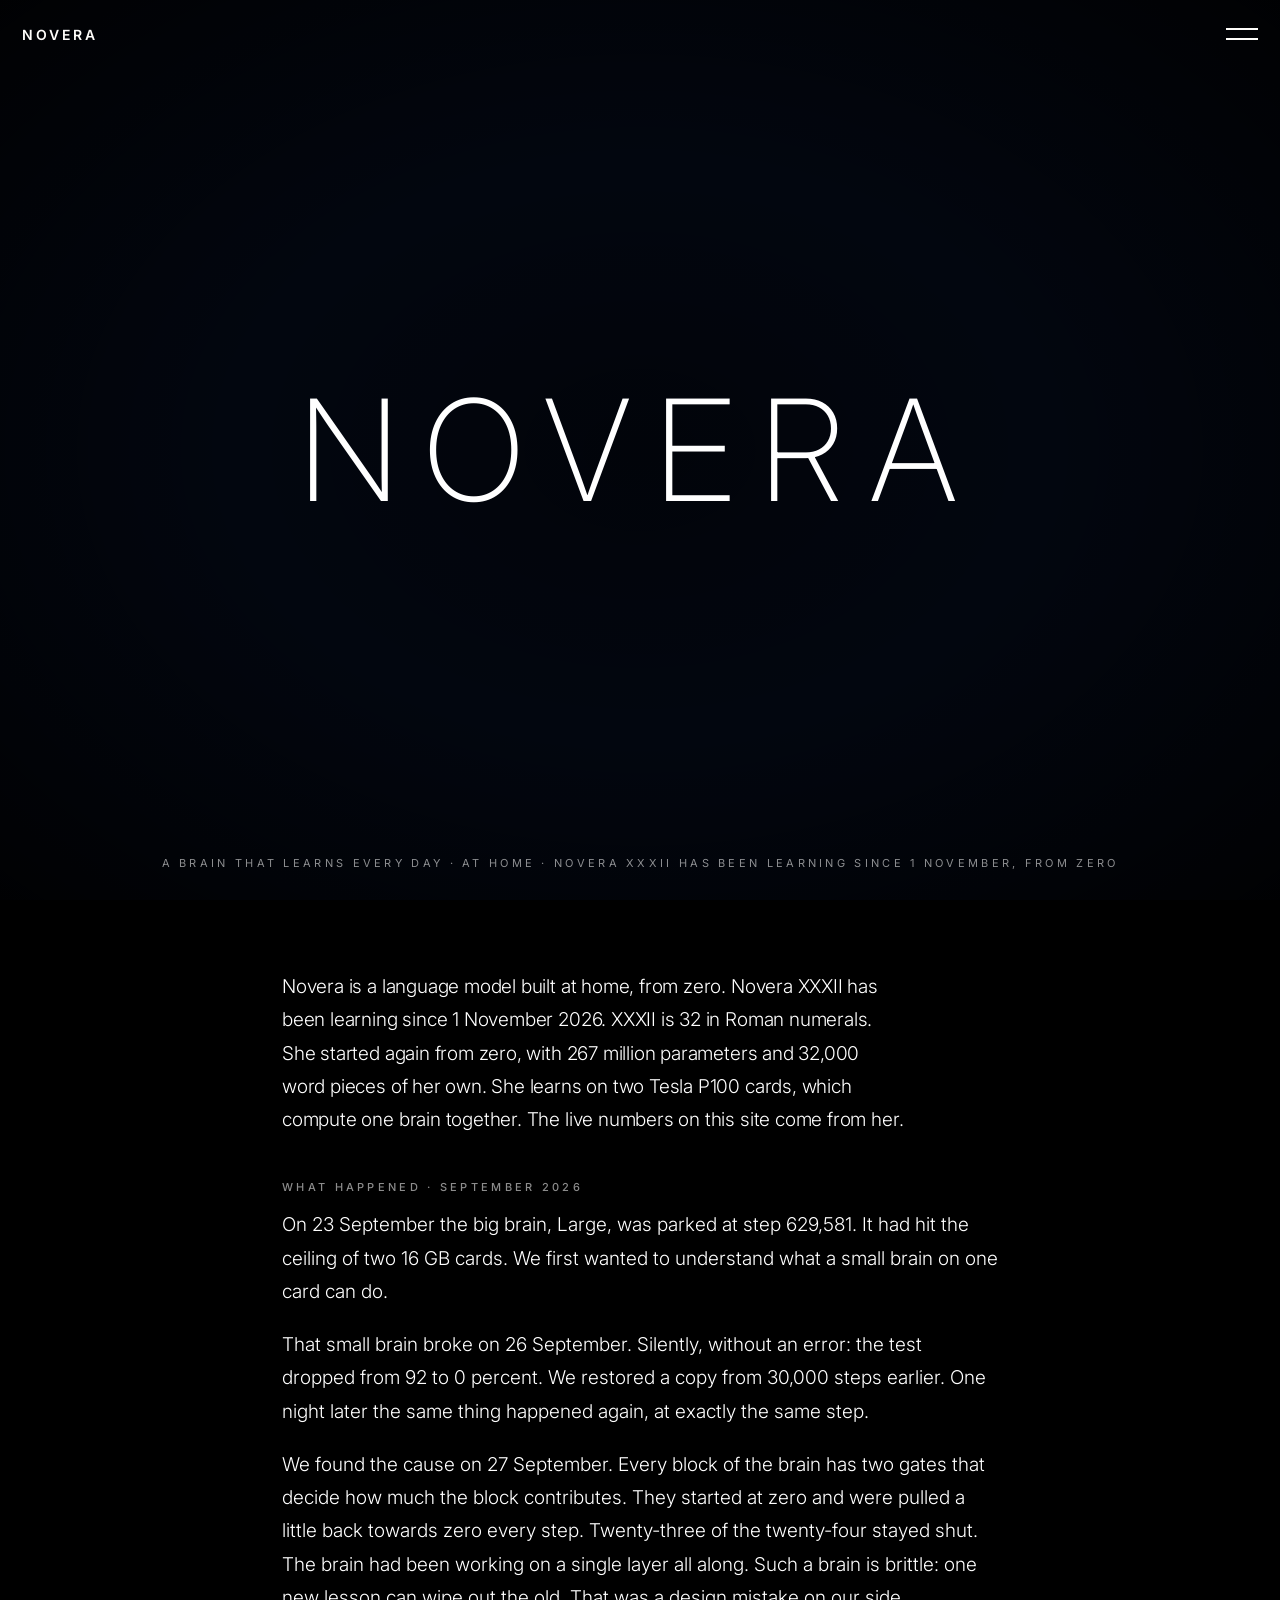
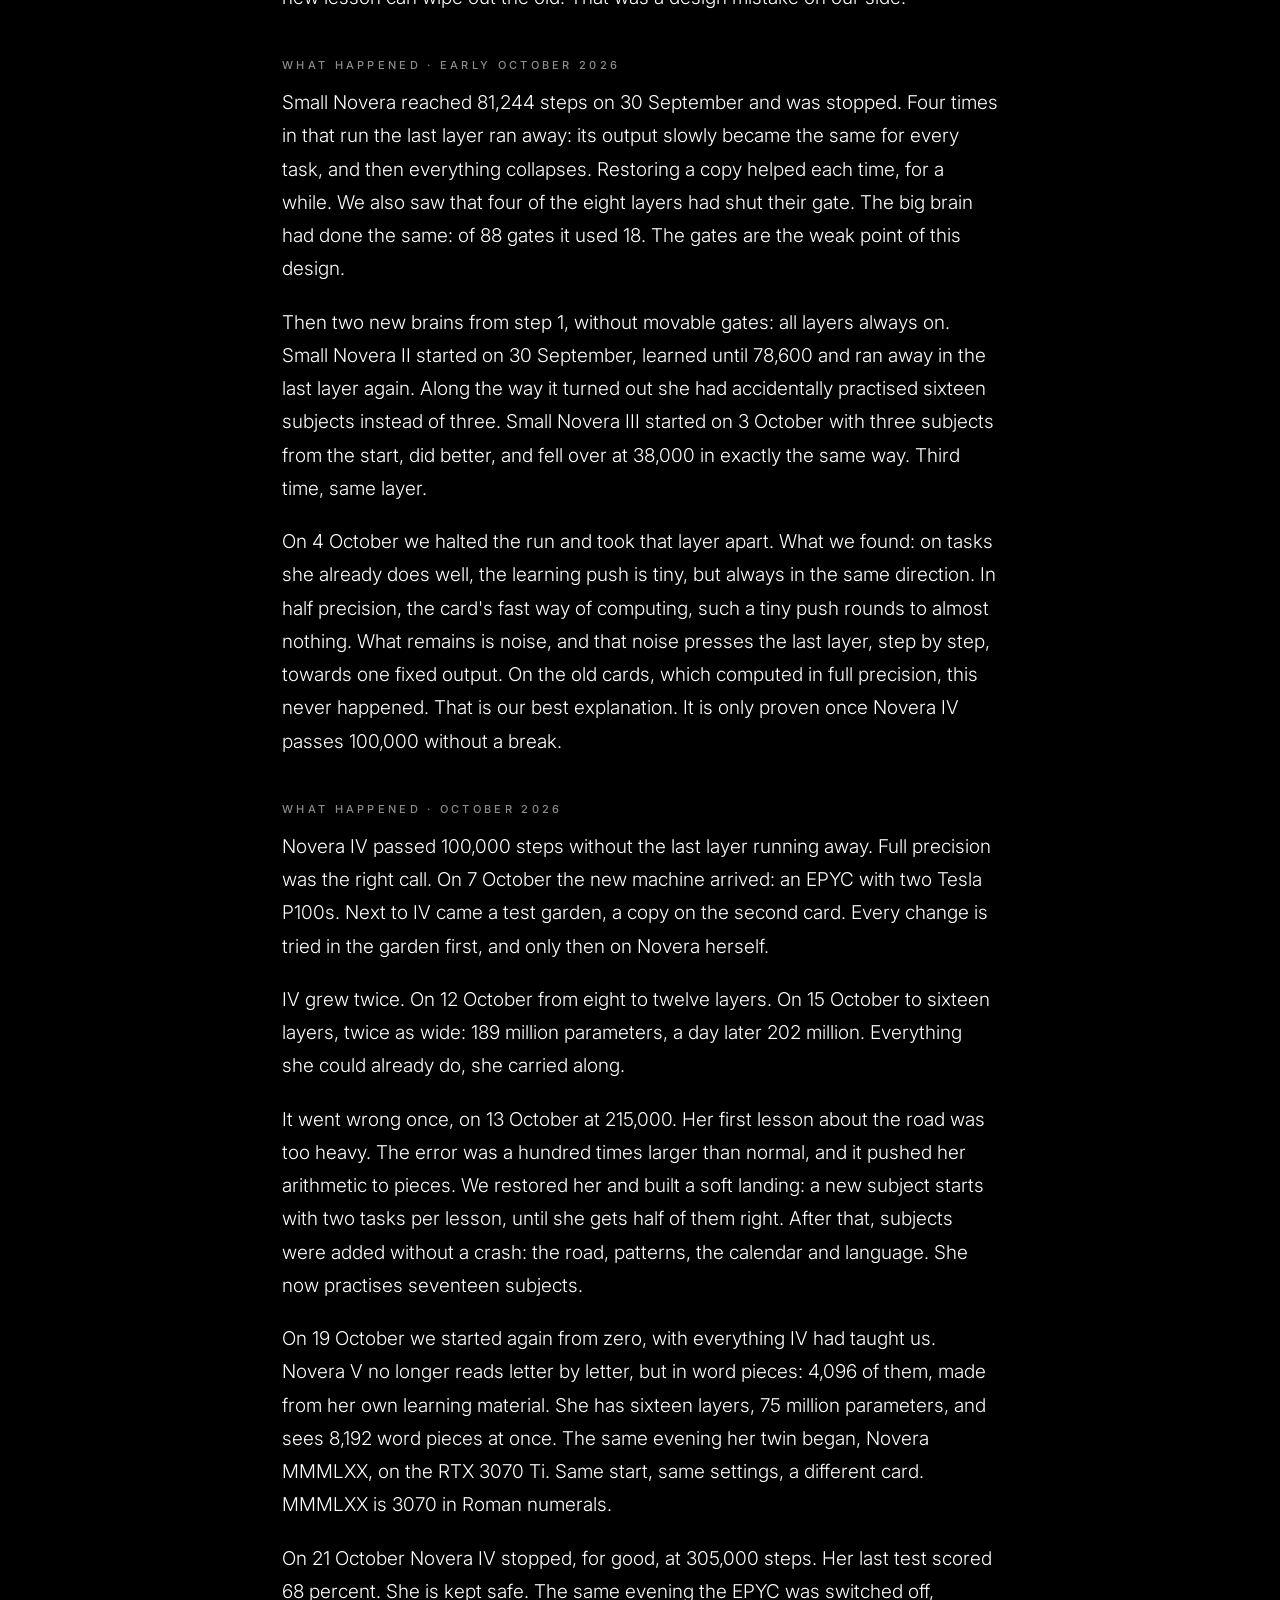
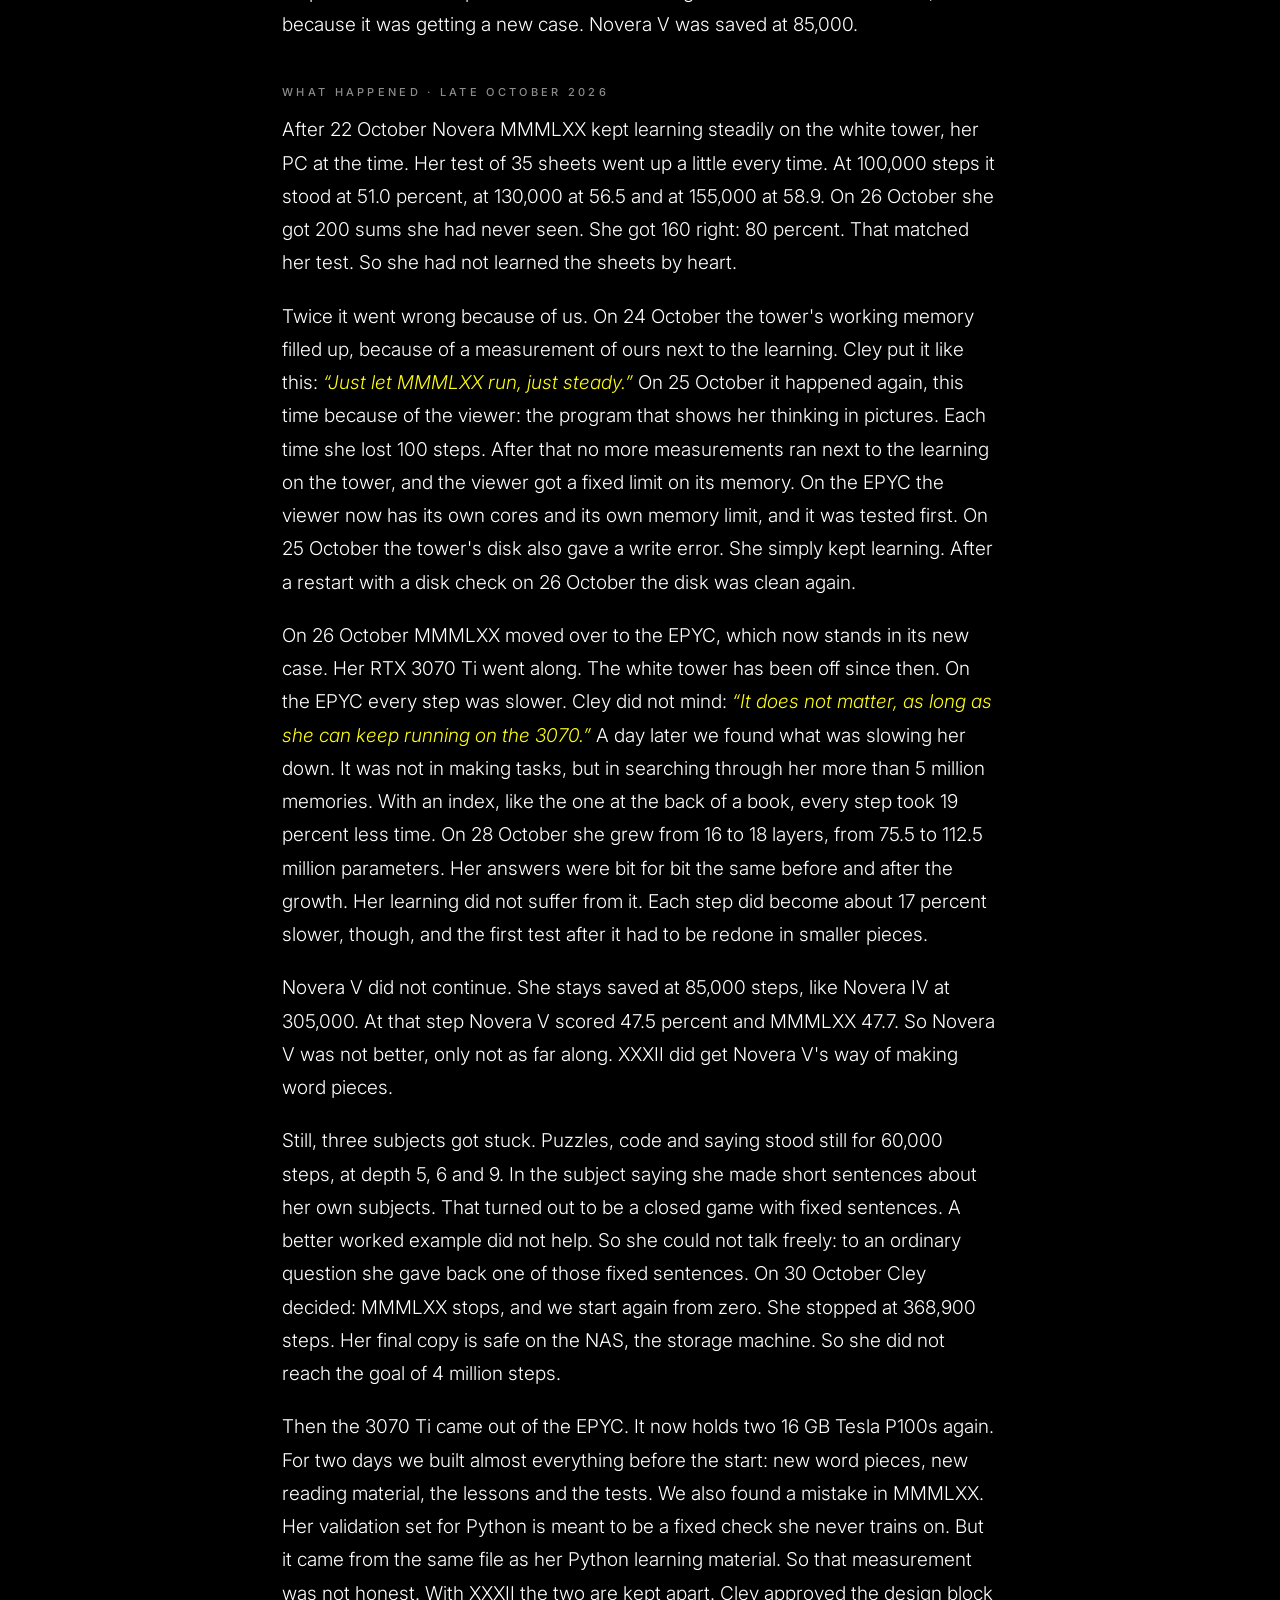
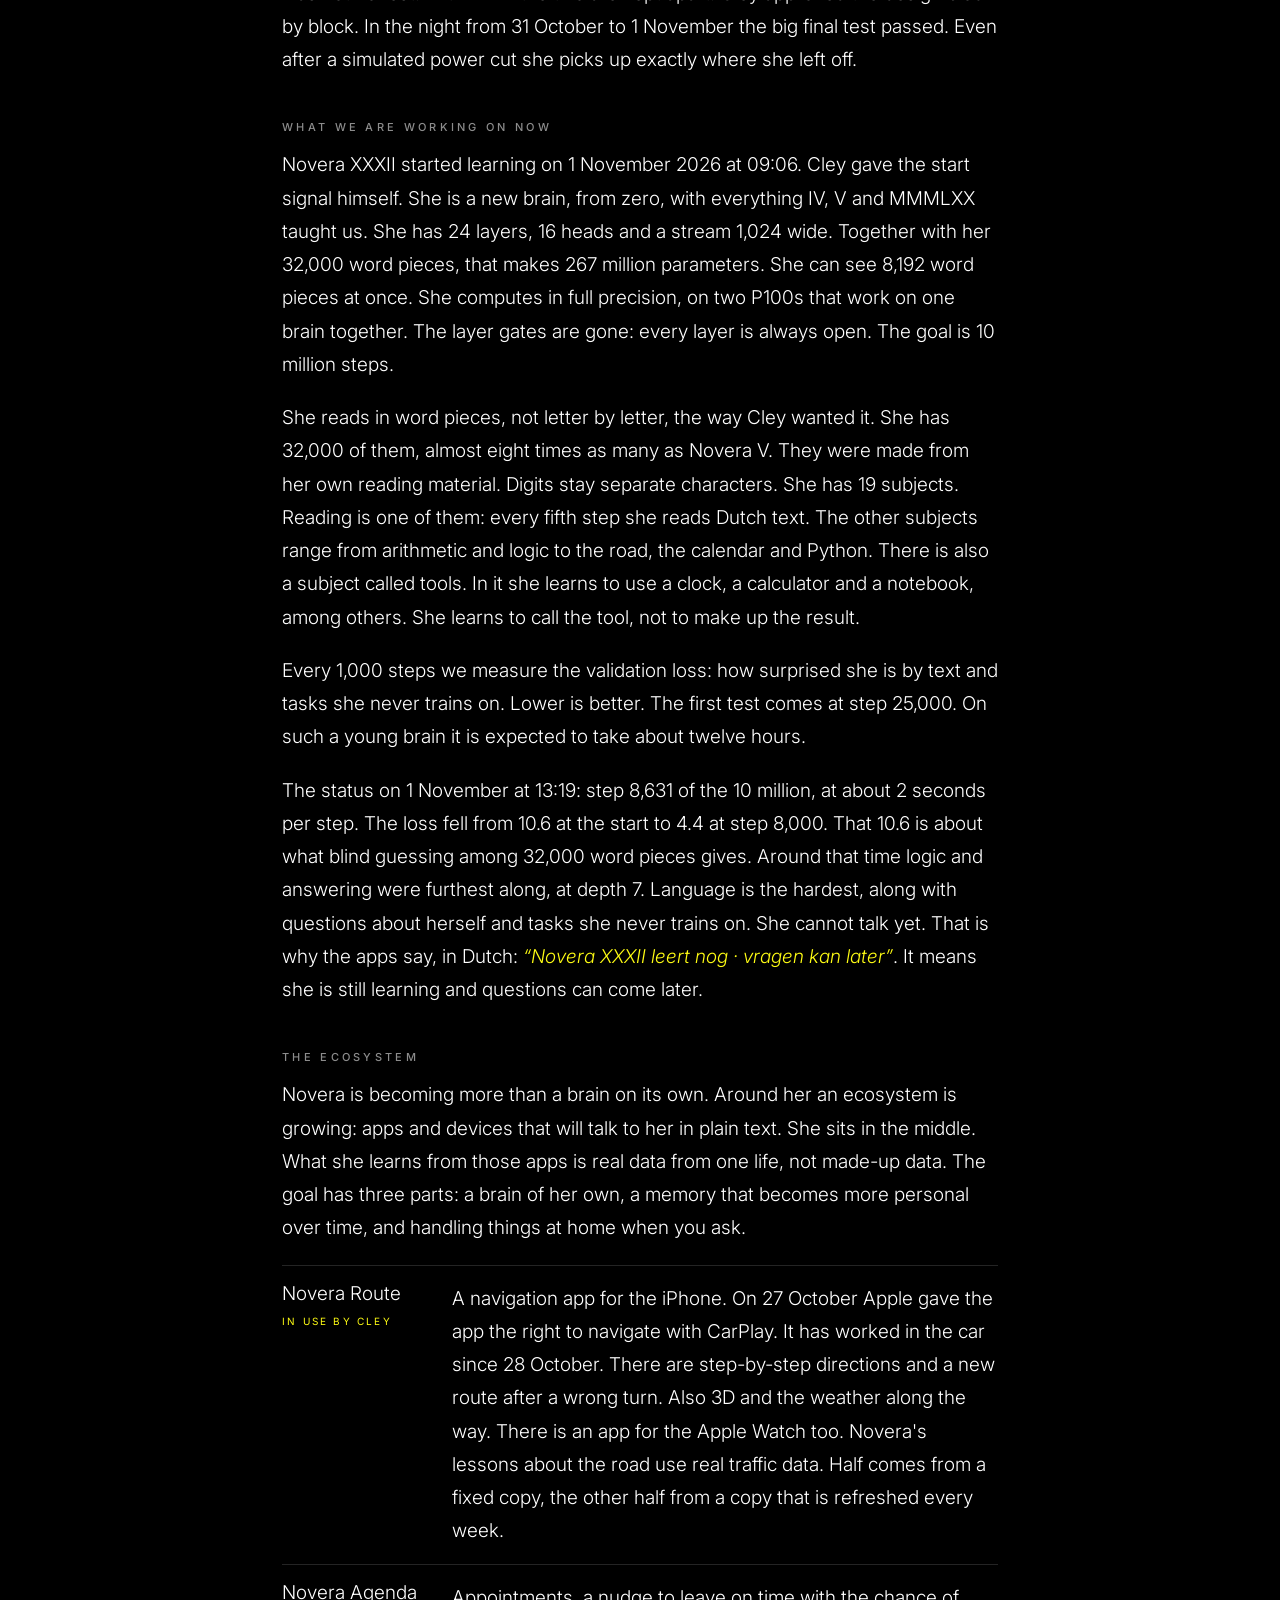
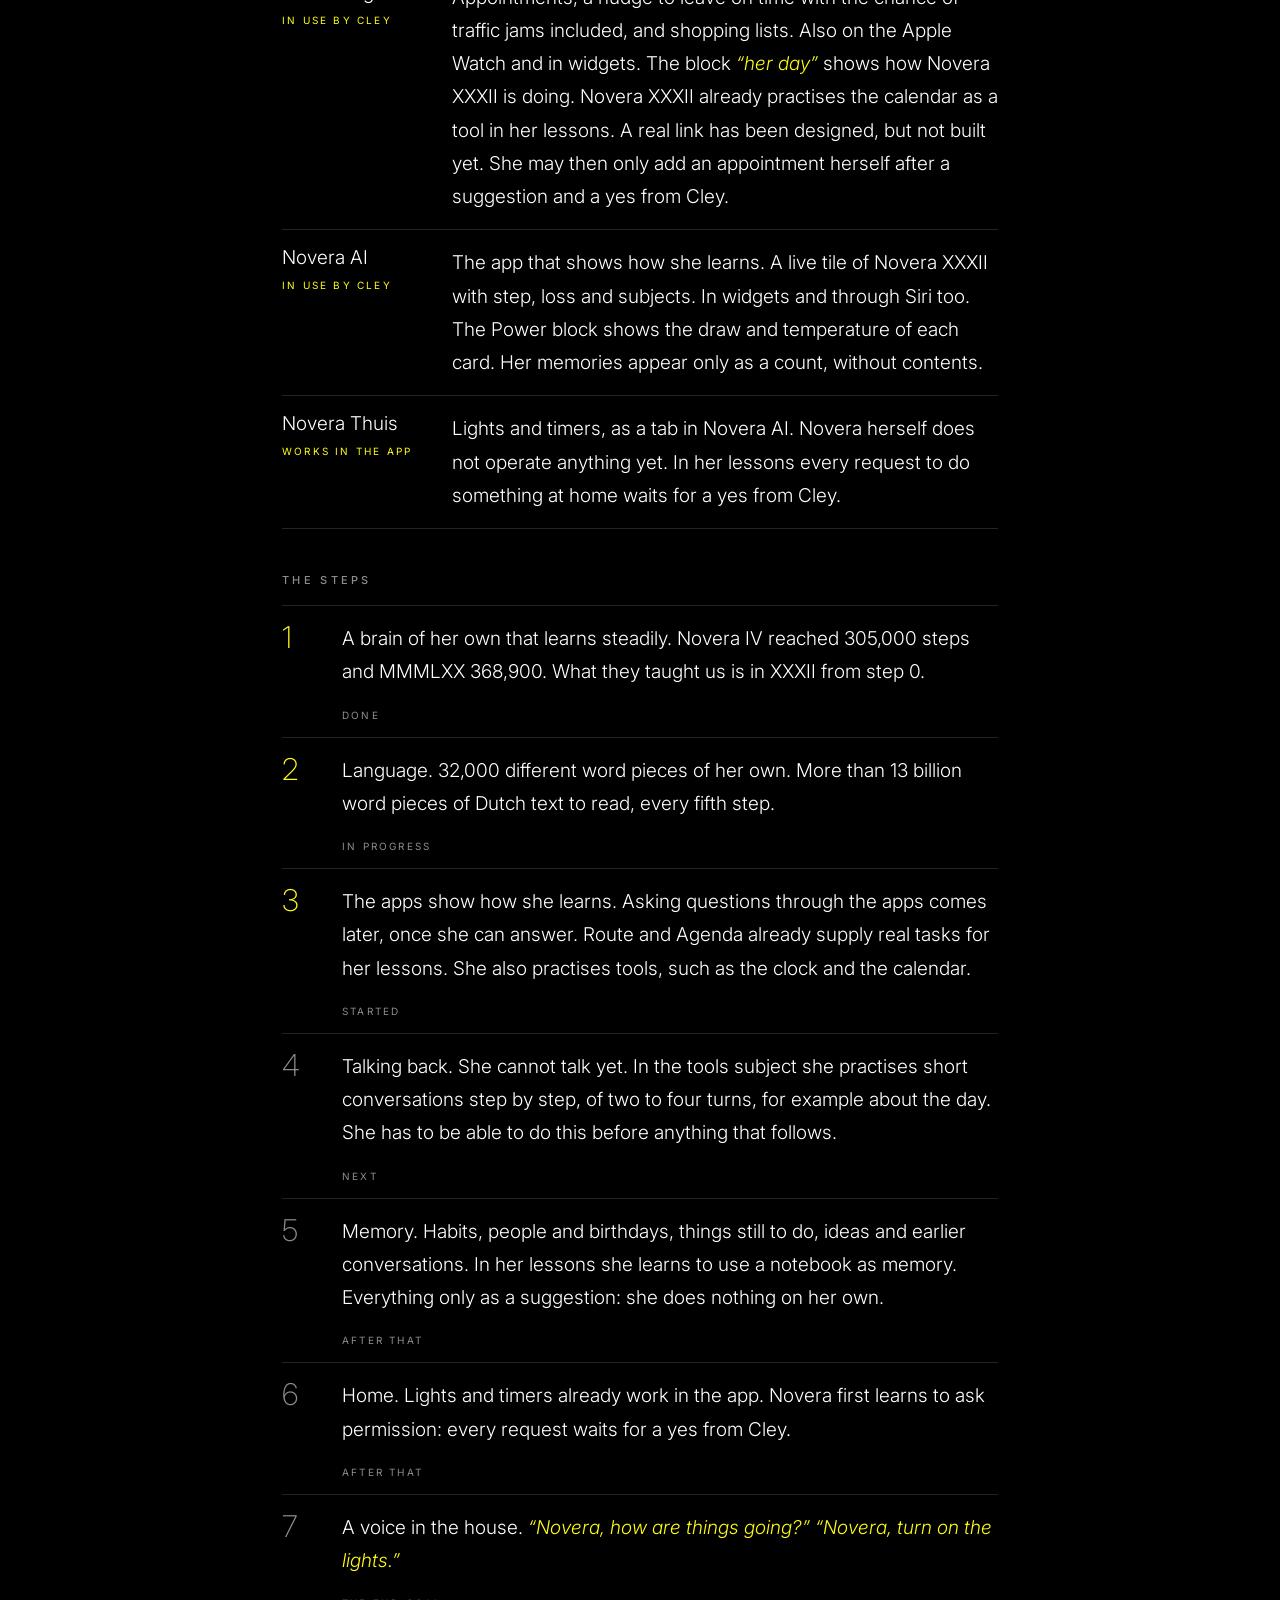
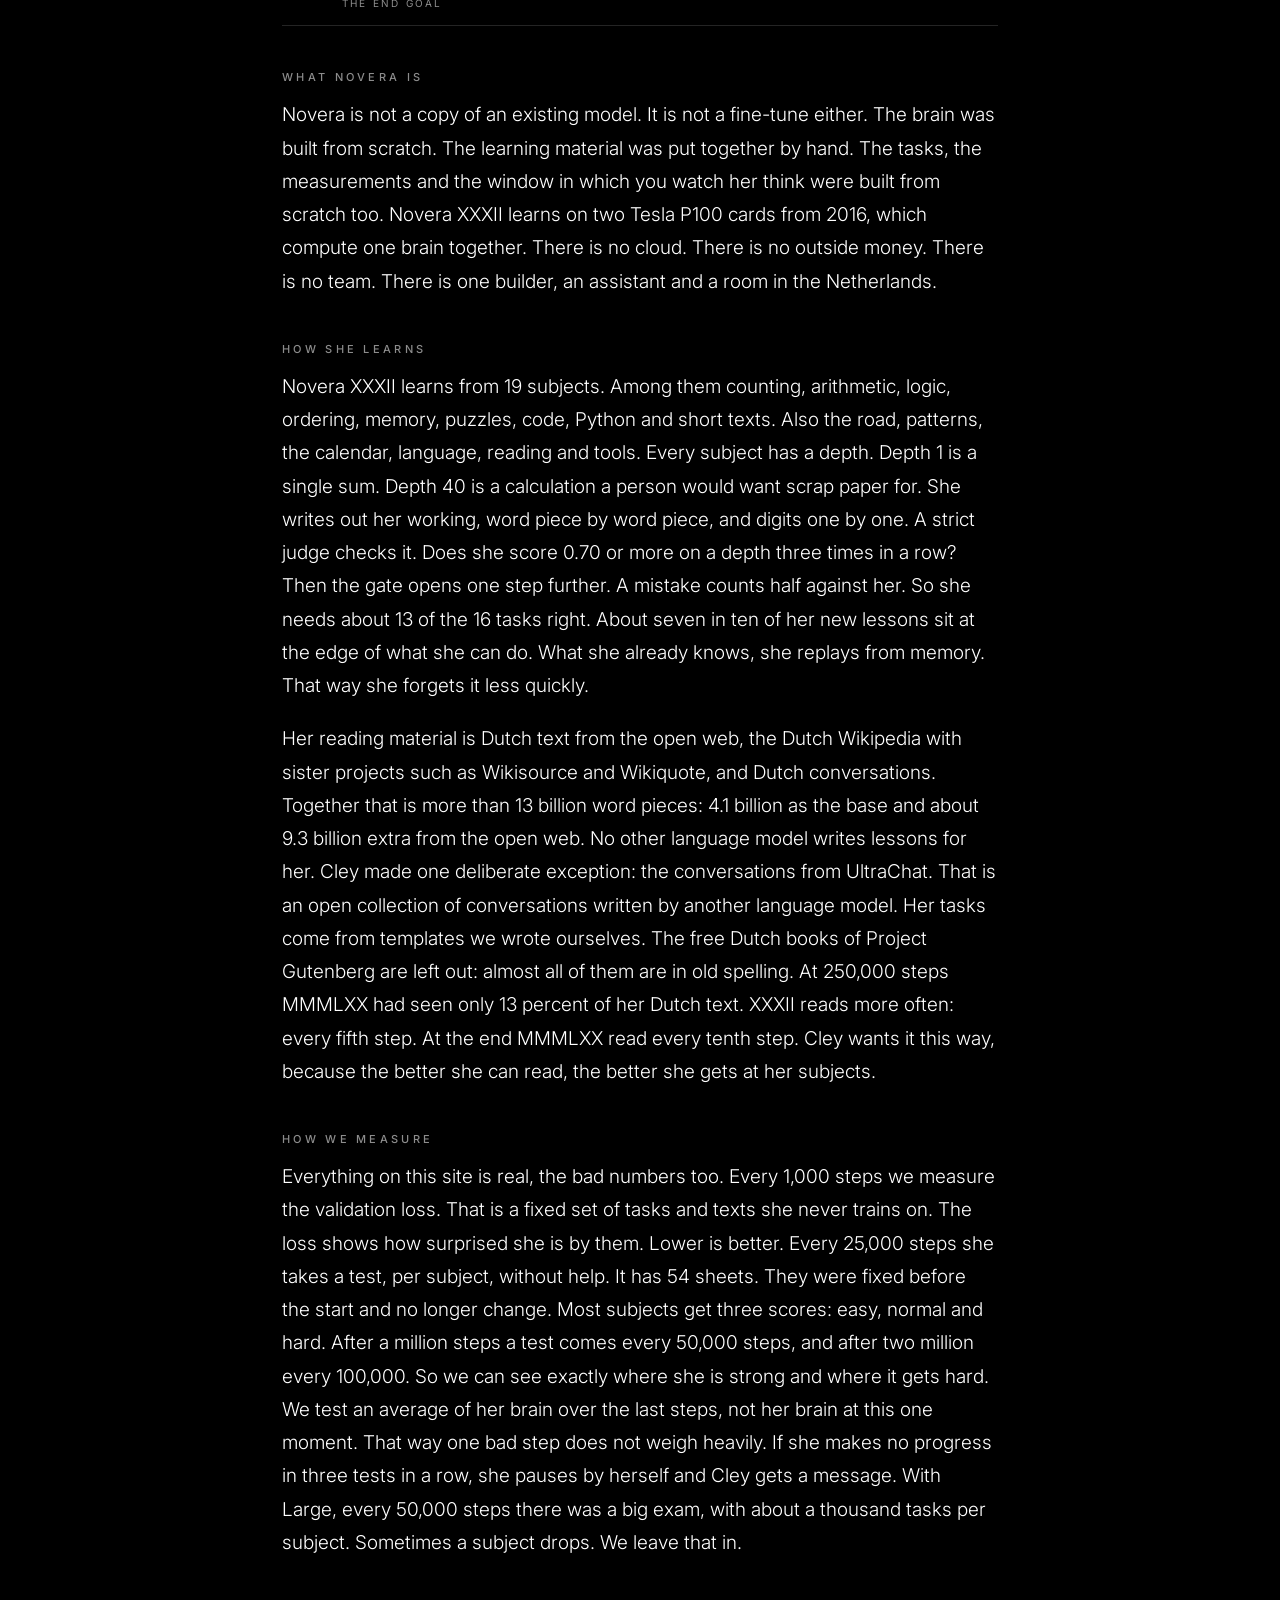
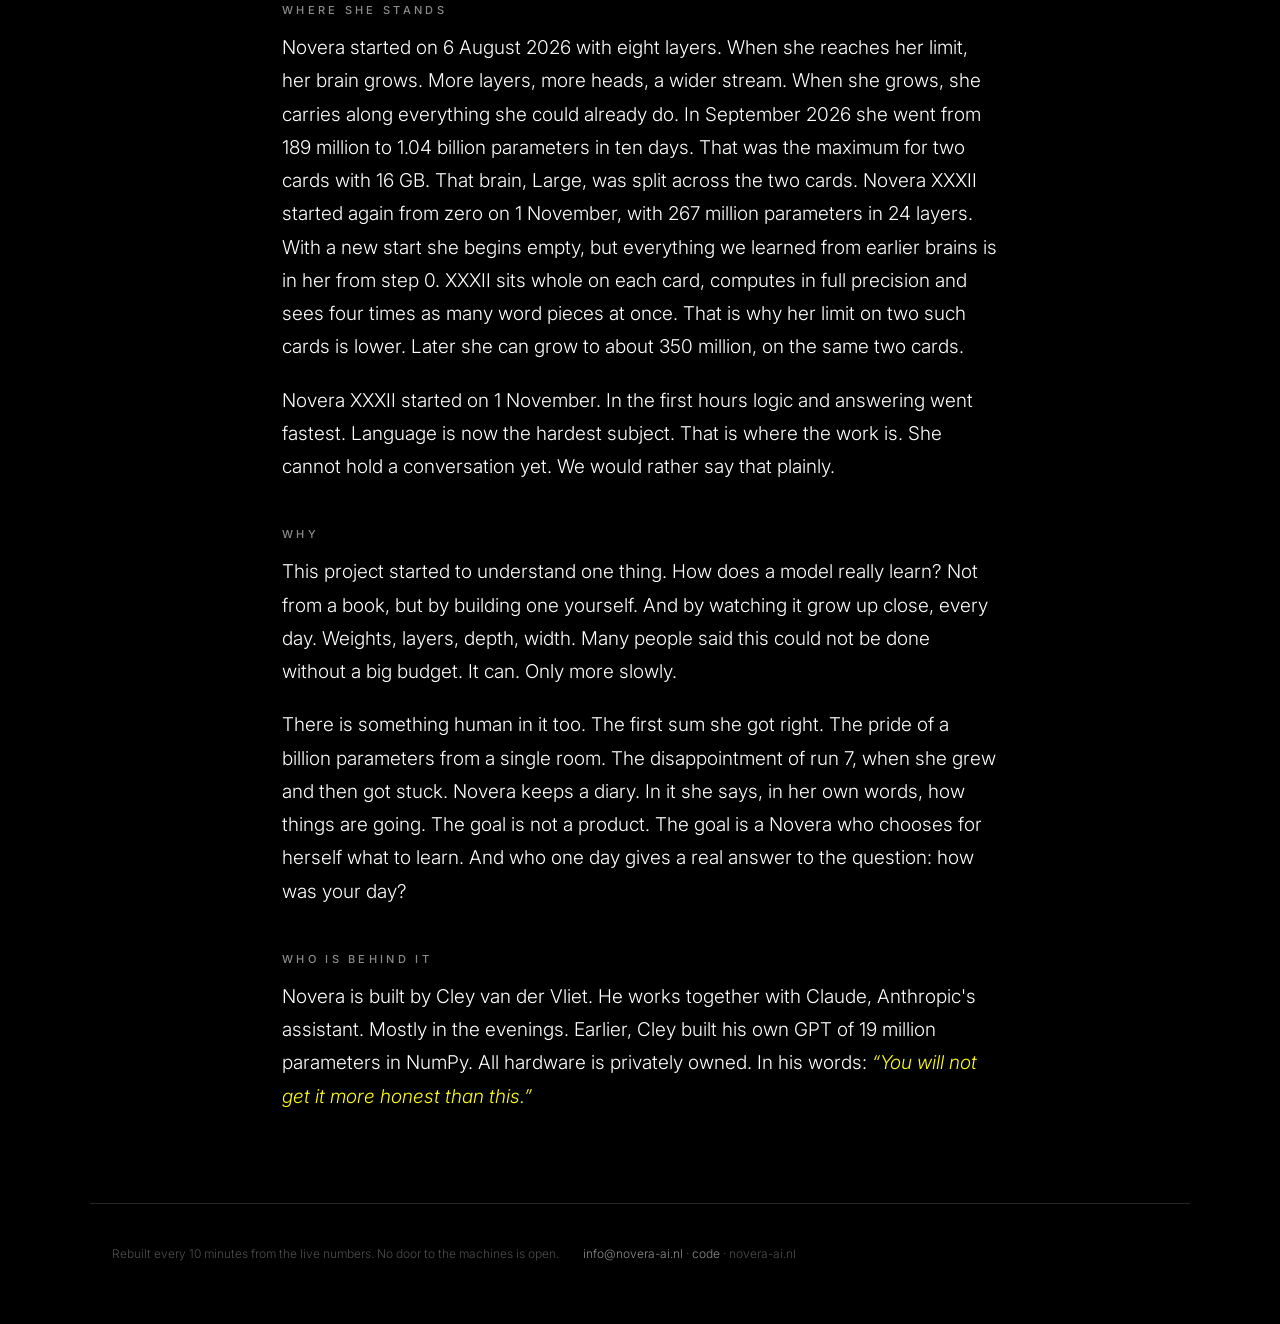
==== index.html @ c45edba2 "1 nov 2026: Novera XXXII leert, eind oktober (MMMLXX tot 368.900, verhuizing naar de EPYC, het nieuw" ====
<!doctype html>
<html lang="nl">
<head>
<meta charset="utf-8">
<meta name="viewport" content="width=device-width,initial-scale=1">
<title>Novera</title>
<meta name="description" content="Novera — een levenslang lerend brein van 1 miljard parameters, thuis gebouwd op eigen hardware. / A lifelong-learning 1-billion-parameter brain, built at home on our own hardware.">
<meta name="theme-color" content="#000000">
<link rel="preconnect" href="https://fonts.googleapis.com">
<link rel="preconnect" href="https://fonts.gstatic.com" crossorigin>
<link rel="stylesheet" href="https://fonts.googleapis.com/css2?family=Inter:wght@200;300;400;500;600&family=IBM+Plex+Mono:wght@400&display=swap">
<style>
:root{
  --zwart:#000; --ink:#fff; --dof:rgba(255,255,255,.55); --dof2:rgba(255,255,255,.3); --lijn:rgba(255,255,255,.14);
  --geel:#fffd13;
  --sans:"Inter",-apple-system,"Helvetica Neue",Arial,sans-serif;
  --breed:var(--sans);   /* logo en menu: zelfde letter, kapitaal met ruimte */
  --sier:var(--sans);    /* de grote woorden: zelfde letter, dun */
  --mono:"IBM Plex Mono","SF Mono",Menlo,monospace;
}
*{box-sizing:border-box}
html,body{background:var(--zwart);color:var(--ink)}
body{margin:0;font:15px/1.65 var(--sans);font-weight:300;-webkit-font-smoothing:antialiased;min-height:100vh;overflow-x:hidden}
body.nl .en,body.en .nl{display:none}
body.menu-open{overflow:hidden}
a{color:inherit;text-decoration:none}
:focus-visible{outline:1px solid var(--geel);outline-offset:4px}

/* kop: logo links, menu rechts */
.kop{position:fixed;inset:0 0 auto 0;z-index:20;display:flex;align-items:center;justify-content:space-between;padding:22px 22px;mix-blend-mode:difference}
.logo{font:600 14px var(--breed);letter-spacing:.22em;text-transform:uppercase}
.knop{background:none;border:0;color:#fff;cursor:pointer;padding:10px;margin:-10px;width:52px;height:44px;position:relative}
.knop i{position:absolute;left:10px;right:10px;height:1.5px;background:#fff;transition:transform .35s,opacity .25s,top .35s}
.knop i:nth-child(1){top:16px}.knop i:nth-child(2){top:26px}
body.menu-open .knop i:nth-child(1){top:21px;transform:rotate(45deg)}
body.menu-open .knop i:nth-child(2){top:21px;transform:rotate(-45deg)}

/* het menu: hele scherm, zwart, midden */
.menu{position:fixed;inset:0;z-index:15;background:#000;display:flex;flex-direction:column;align-items:center;justify-content:center;gap:22px;opacity:0;visibility:hidden;transition:opacity .4s,visibility .4s}
body.menu-open .menu{opacity:1;visibility:visible}
.menu a{font:300 clamp(17px,2.6vw,24px) var(--breed);letter-spacing:.28em;text-transform:uppercase;padding:4px 10px;opacity:.9;transform:translateY(10px);transition:transform .5s,opacity .5s}
body.menu-open .menu a{transform:none}
.menu a.aan{color:var(--geel)}
.menu .taal{position:absolute;bottom:34px;display:flex;gap:26px}
.menu .taal button{background:none;border:0;color:var(--dof);font:400 12px var(--breed);letter-spacing:.3em;cursor:pointer;padding:6px}
.menu .taal button.aan{color:#fff;border-bottom:1px solid var(--geel)}

/* pagina's */
.pagina{display:none}
.pagina.aan{display:block;animation:in .5s ease-out}
@keyframes in{from{opacity:0}to{opacity:1}}
@media (prefers-reduced-motion:reduce){.pagina.aan{animation:none}.led,.cursor{animation:none}}

/* held: scherm-vullend beeld met één groot woord */
.held{position:relative;height:100svh;min-height:520px;display:grid;place-items:center;overflow:hidden;background:#02060f}
.held canvas{position:absolute;inset:0;width:100%;height:100%}
.held .woord{position:relative;z-index:2;font:200 clamp(48px,11vw,150px) var(--sier);letter-spacing:.18em;text-transform:uppercase;line-height:1;text-align:center;text-wrap:balance;padding:0 14px}
.held .onder{position:absolute;z-index:2;left:0;right:0;bottom:30px;text-align:center;font:400 11px var(--breed);letter-spacing:.3em;text-transform:uppercase;color:var(--dof)}
.held .schaduw{position:absolute;inset:0;background:radial-gradient(ellipse at center,rgba(0,0,0,.35) 0%,rgba(0,0,0,0) 45%,rgba(0,0,0,.8) 100%);z-index:1}

/* blokken onder de held */
.blok{max-width:1100px;margin:0 auto;padding-block:70px;padding-inline:22px}
.blok.smal{max-width:760px}
.kopje{font:400 11px var(--breed);letter-spacing:.3em;text-transform:uppercase;color:var(--dof);margin:0 0 26px}
.tekst p{margin:0 0 20px;font-size:clamp(16px,1.8vw,19px);line-height:1.75;font-weight:300}
.tekst h3{font:500 11px var(--sans);letter-spacing:.3em;text-transform:uppercase;color:var(--dof);margin:44px 0 14px}
.tekst h3:first-of-type{margin-top:0}
.tekst b{font-weight:500}
.tekst q{color:var(--geel);font-style:italic}
.groot{font:300 clamp(26px,4vw,42px) var(--sier);line-height:1.2;letter-spacing:-.01em;margin:0 0 30px;text-wrap:balance}
.lijn{border:0;border-top:1px solid var(--lijn);margin:0}

/* cijfers: grote getallen op zwart, dunne lijnen */
.getallen{display:grid;grid-template-columns:repeat(auto-fit,minmax(210px,1fr));gap:0;border-top:1px solid var(--lijn);border-left:1px solid var(--lijn)}
.getal{padding:26px 20px;border-right:1px solid var(--lijn);border-bottom:1px solid var(--lijn);min-width:0;container-type:inline-size}
.getal .k{font:400 10px var(--breed);letter-spacing:.28em;text-transform:uppercase;color:var(--dof)}
.getal .g{font:200 clamp(26px,19cqw,46px) var(--sier);line-height:1;margin:14px 0 8px;font-variant-numeric:tabular-nums;white-space:nowrap;letter-spacing:-.02em}
.getal .g small{font:300 13px var(--sans);color:var(--dof);letter-spacing:.02em;margin-left:6px}
.getal .n{color:var(--dof);font-size:13px}
.led{display:inline-block;width:7px;height:7px;border-radius:50%;background:var(--geel);box-shadow:0 0 10px var(--geel);margin-right:10px;animation:adem 3s ease-in-out infinite;vertical-align:1px}
.led.oud{background:var(--dof);box-shadow:none;animation:none}
@keyframes adem{0%,100%{opacity:.4}50%{opacity:1}}
.status{font:400 11px var(--breed);letter-spacing:.25em;text-transform:uppercase;color:var(--dof);margin:0 0 26px}

/* balken en hekken */
.balken{display:grid;grid-template-columns:repeat(auto-fit,minmax(260px,1fr));gap:2px 40px;font:13px var(--mono)}
.balk{display:grid;grid-template-columns:110px 1fr 48px;align-items:center;gap:12px;padding:8px 0;border-bottom:1px solid var(--lijn)}
.balk i{display:block;height:1px;background:var(--lijn);position:relative}
.balk i b{position:absolute;left:0;top:-1px;height:3px;background:#fff}
.balk i b.laag{background:var(--geel)}
.balk span:last-child{text-align:right;color:var(--dof)}
.hekken{display:grid;grid-template-columns:repeat(auto-fill,minmax(120px,1fr));gap:0;border-top:1px solid var(--lijn);border-left:1px solid var(--lijn)}
.hek{padding:18px 16px;border-right:1px solid var(--lijn);border-bottom:1px solid var(--lijn)}
.hek .k{font:400 10px var(--breed);letter-spacing:.2em;text-transform:uppercase;color:var(--dof)}
.hek .g{font:200 32px var(--sier);line-height:1;margin-top:8px}
.hek .g small{font:300 11px var(--sans);color:var(--dof);margin-left:4px}

/* grafiek */
.grafiek{border-top:1px solid var(--lijn);padding-top:22px}
canvas.val{width:100%;height:260px;display:block}
.noot{font:12px var(--mono);color:var(--dof);margin-top:12px}

/* weefsel op de live-pagina */
.gedachte{max-width:760px;margin:0 auto;padding:0 22px}
.opgave{font:13px/1.6 var(--mono);color:var(--dof);white-space:pre-wrap;word-break:break-word}
.antwoord{font:300 clamp(18px,2.6vw,26px) var(--sier);letter-spacing:0;margin-top:14px;min-height:1.4em;word-break:break-word}
.antwoord i{display:inline-block;width:2px;height:.9em;background:var(--geel);vertical-align:-2px;margin-left:4px;animation:adem 1s steps(2) infinite}

/* dagboek */
ul.dagboek{list-style:none;padding:0;margin:0;border-top:1px solid var(--lijn)}
ul.dagboek li{border-bottom:1px solid var(--lijn);padding:14px 0;display:grid;grid-template-columns:150px 1fr;gap:6px 20px}
ul.dagboek time{font:11px var(--mono);color:var(--dof);padding-top:4px}
ul.dagboek em{color:var(--dof);font-style:normal;display:block;font-size:13px}
ul.dagboek b{font:300 17px var(--sier)}

/* tijdlijn */
.tijdlijn{max-width:760px;margin:0 auto;padding:0 22px}
.moment{display:grid;grid-template-columns:130px 1fr;gap:10px 30px;padding:26px 0;border-top:1px solid var(--lijn)}
.moment time{font:400 11px var(--breed);letter-spacing:.2em;color:var(--dof);padding-top:6px}
.moment .t{font-size:clamp(17px,2vw,21px);line-height:1.55;font-weight:300}
.moment.groot .t{font:200 clamp(24px,3.4vw,36px) var(--sier);line-height:1.2}
.moment.examen time{color:var(--geel)}
a.examen{display:block;margin-top:14px;border:1px solid var(--lijn);padding:18px 20px;transition:border-color .2s}
a.examen:hover{border-color:#fff}
a.examen .k{font:400 10px var(--breed);letter-spacing:.25em;text-transform:uppercase;color:var(--dof)}
a.examen .g{font:200 44px var(--sier);line-height:1;margin:8px 0 6px}
a.examen .n{color:var(--dof);font-size:13px}
a.examen .pijl{margin-top:10px;font:400 10px var(--breed);letter-spacing:.25em;text-transform:uppercase;color:var(--geel)}

/* contact */
.contact-rooster{display:grid;grid-template-columns:1fr 1fr;gap:60px;align-items:start}
.contact-links .groot{font-size:clamp(22px,3vw,32px);margin-bottom:34px}
.gegevens{margin:0;border-top:1px solid var(--lijn)}
.gegevens div{display:grid;grid-template-columns:130px 1fr;gap:14px;padding:14px 0;border-bottom:1px solid var(--lijn)}
.gegevens dt{font:400 10px var(--breed);letter-spacing:.28em;text-transform:uppercase;color:var(--dof);padding-top:4px}
.gegevens dd{margin:0;font-size:16px}
.gegevens a{border-bottom:1px solid var(--geel)}
.gegevens a:hover{color:var(--geel);text-decoration:none}
.contact-form{display:grid;gap:8px;border:1px solid var(--lijn);padding:28px 26px}
.contact-form label{font:400 10px var(--breed);letter-spacing:.28em;text-transform:uppercase;color:var(--dof);margin-top:10px}
.contact-form label:first-child{margin-top:0}
.contact-form input,.contact-form select,.contact-form textarea{width:100%;background:#0a0a0a;border:1px solid var(--lijn);color:#fff;font:300 15px var(--sans);padding:11px 12px;border-radius:0;outline:0;-webkit-appearance:none;appearance:none}
.contact-form input:focus,.contact-form select:focus,.contact-form textarea:focus{border-color:#fff}
.contact-form textarea{resize:vertical;min-height:130px}
.contact-form button{margin-top:16px;background:#fff;color:#000;border:0;padding:14px 22px;font:500 12px var(--breed);letter-spacing:.28em;text-transform:uppercase;cursor:pointer;justify-self:start}
.contact-form button:hover{background:var(--geel)}
.contact-form .n{margin:10px 0 0;font-size:12px}
@media (max-width:760px){.contact-rooster{grid-template-columns:1fr;gap:34px}.gegevens div{grid-template-columns:110px 1fr}}

/* machines */
.machines{display:grid;grid-template-columns:repeat(auto-fit,minmax(240px,1fr));gap:0;border-top:1px solid var(--lijn);border-left:1px solid var(--lijn)}
.machine{padding:26px 22px;border-right:1px solid var(--lijn);border-bottom:1px solid var(--lijn)}
.machine .k{font:400 10px var(--breed);letter-spacing:.25em;text-transform:uppercase;color:var(--dof)}
.machine .g{font:300 22px var(--sier);margin:10px 0 8px}
.machine .n{color:var(--dof);font-size:13px}

/* ecosysteem */
.eco{list-style:none;padding:0;margin:18px 0 8px;border-top:1px solid var(--lijn)}
.eco li{display:grid;grid-template-columns:150px 1fr;gap:6px 20px;padding:16px 0;border-bottom:1px solid var(--lijn)}
.eco b{font:300 19px var(--sier);display:block}
.eco .st{display:block;margin-top:4px;font:400 10px var(--breed);letter-spacing:.22em;text-transform:uppercase;color:var(--dof);padding-top:6px}
.eco .st.live{color:var(--geel)}
.eco p{margin:0}
ol.stappen{list-style:none;counter-reset:s;padding:0;margin:18px 0 8px;border-top:1px solid var(--lijn)}
ol.stappen li{counter-increment:s;display:grid;grid-template-columns:44px 1fr;gap:6px 16px;padding:16px 0;border-bottom:1px solid var(--lijn)}
ol.stappen li::before{content:counter(s);font:200 30px var(--sier);line-height:1;color:var(--dof)}
ol.stappen li.klaar::before,ol.stappen li.nu::before{color:var(--geel)}
ol.stappen .st{display:block;font:400 10px var(--breed);letter-spacing:.22em;text-transform:uppercase;color:var(--dof);margin-top:6px}
@media (max-width:600px){.eco li{grid-template-columns:1fr}}
footer{max-width:1100px;margin:0 auto;padding:40px 22px 60px;color:var(--dof2);font-size:12px;border-top:1px solid var(--lijn);display:flex;flex-wrap:wrap;gap:8px 24px}
footer a{color:var(--dof)}
@media (max-width:600px){.balk{grid-template-columns:88px 1fr 42px}ul.dagboek li,.moment{grid-template-columns:1fr}.held{min-height:100svh}}
</style>
</head>
<body class="nl">

<header class="kop">
  <a class="logo" href="#novera" data-tab="novera">Novera</a>
  <button class="knop" id="menuKnop" type="button" aria-label="menu" aria-expanded="false"><i></i><i></i></button>
</header>

<nav class="menu" id="menu" aria-label="menu">
  <a href="#novera" data-tab="novera">Novera</a>
  <a href="#cijfers" data-tab="cijfers"><span class="nl">Cijfers</span><span class="en">Numbers</span></a>
  <a href="#live" data-tab="live">Live</a>
  <a href="#tijdlijn" data-tab="tijdlijn"><span class="nl">Tijdlijn</span><span class="en">Timeline</span></a>
  <a href="#contact" data-tab="contact">Contact</a>
  <div class="taal"><button id="t-nl" class="aan" type="button">NL</button><button id="t-en" type="button">EN</button></div>
</nav>

<main>

<!-- NOVERA -->
<section class="pagina" id="novera">
  <div class="held">
    <canvas id="heldDoek"></canvas>
    <div class="schaduw"></div>
    <div class="woord">Novera</div>
    <div class="onder"><span class="nl">een brein dat elke dag leert · thuis · Novera XXXII leert sinds 1 november, vanaf nul</span><span class="en">a brain that learns every day · at home · Novera XXXII has been learning since 1 November, from zero</span></div>
  </div>
  <div class="blok smal tekst">
    <p class="groot nl">Novera is een taalmodel dat thuis wordt gebouwd, van nul. Sinds 1 november 2026 leert Novera XXXII. XXXII is 32 in Romeinse cijfers. Ze begon opnieuw vanaf nul, met 267 miljoen parameters en 32.000 eigen woorddelen. Ze leert op twee Tesla P100-kaarten, die samen één brein rekenen. De levende cijfers op deze site komen van haar.</p>
    <p class="groot en">Novera is a language model built at home, from zero. Novera XXXII has been learning since 1 November 2026. XXXII is 32 in Roman numerals. She started again from zero, with 267 million parameters and 32,000 word pieces of her own. She learns on two Tesla P100 cards, which compute one brain together. The live numbers on this site come from her.</p>

    <h3 class="nl">Wat er gebeurde · september 2026</h3><h3 class="en">What happened · September 2026</h3>
    <p class="nl">Op 23 september is het grote brein, Large, geparkeerd bij stap 629.581. Het zat aan het plafond van twee kaarten van 16 GB. We wilden eerst begrijpen wat een klein brein op één kaart kan.</p>
    <p class="en">On 23 September the big brain, Large, was parked at step 629,581. It had hit the ceiling of two 16 GB cards. We first wanted to understand what a small brain on one card can do.</p>
    <p class="nl">Dat kleine brein ging op 26 september kapot. Stil, zonder foutmelding: het proefwerk zakte van 92 naar 0 procent. We zetten een kopie van 30.000 stappen eerder terug. Een nacht later gebeurde hetzelfde nog een keer, op precies dezelfde stap.</p>
    <p class="en">That small brain broke on 26 September. Silently, without an error: the test dropped from 92 to 0 percent. We restored a copy from 30,000 steps earlier. One night later the same thing happened again, at exactly the same step.</p>
    <p class="nl">De oorzaak vonden we op 27 september. Elk blok van het brein heeft twee kranen die bepalen hoeveel het blok bijdraagt. Ze begonnen op nul en werden elke stap een beetje naar nul teruggetrokken. Drieëntwintig van de vierentwintig bleven dicht. Het brein werkte al die tijd op één laag. Zo'n brein is breekbaar: één nieuwe les kan het oude wissen. Dat was een ontwerpfout van ons.</p>
    <p class="en">We found the cause on 27 September. Every block of the brain has two gates that decide how much the block contributes. They started at zero and were pulled a little back towards zero every step. Twenty-three of the twenty-four stayed shut. The brain had been working on a single layer all along. Such a brain is brittle: one new lesson can wipe out the old. That was a design mistake on our side.</p>

    <h3 class="nl">Wat er gebeurde · begin oktober 2026</h3><h3 class="en">What happened · early October 2026</h3>
    <p class="nl">Small Novera haalde op 30 september 81.244 stappen en werd gestopt. Vier keer in die run liep de laatste laag weg: haar uitkomst werd langzaam voor elke opgave hetzelfde, en dan zakt alles in. Terugzetten hielp telkens even. We zagen ook dat vier van de acht lagen hun kraan hadden dichtgedraaid. Het grote brein deed hetzelfde: van 88 kranen gebruikte het er 18. De kranen zijn het zwakke punt van dit ontwerp.</p>
    <p class="en">Small Novera reached 81,244 steps on 30 September and was stopped. Four times in that run the last layer ran away: its output slowly became the same for every task, and then everything collapses. Restoring a copy helped each time, for a while. We also saw that four of the eight layers had shut their gate. The big brain had done the same: of 88 gates it used 18. The gates are the weak point of this design.</p>
    <p class="nl">Daarna twee nieuwe breinen vanaf stap 1, zonder beweegbare kranen: alle lagen altijd aan. Small Novera II begon op 30 september, leerde tot 78.600 en liep daar weer weg in de laatste laag. Onderweg bleek dat ze per ongeluk zestien vakken had geoefend in plaats van drie. Small Novera III begon op 3 oktober met drie vakken vanaf het begin, deed het beter, en viel bij 38.000 op precies dezelfde manier om. Derde keer, dezelfde laag.</p>
    <p class="en">Then two new brains from step 1, without movable gates: all layers always on. Small Novera II started on 30 September, learned until 78,600 and ran away in the last layer again. Along the way it turned out she had accidentally practised sixteen subjects instead of three. Small Novera III started on 3 October with three subjects from the start, did better, and fell over at 38,000 in exactly the same way. Third time, same layer.</p>
    <p class="nl">Op 4 oktober hebben we de run stilgezet en die laag uit elkaar gehaald. Wat we vonden: bij opgaven die ze al goed kan, is de leerduw heel klein, maar steeds in dezelfde richting. In halve precisie, de snelle rekenwijze van de kaart, rondt zo'n kleine duw af naar bijna niets. Wat overblijft is ruis, en die ruis drukt de laatste laag stap voor stap naar één vaste uitkomst. Op de oude kaarten, die in volle precisie rekenden, is dit nooit gebeurd. Dat is onze beste verklaring. Bewezen is het pas als Novera IV zonder breuk voorbij 100.000 komt.</p>
    <p class="en">On 4 October we halted the run and took that layer apart. What we found: on tasks she already does well, the learning push is tiny, but always in the same direction. In half precision, the card's fast way of computing, such a tiny push rounds to almost nothing. What remains is noise, and that noise presses the last layer, step by step, towards one fixed output. On the old cards, which computed in full precision, this never happened. That is our best explanation. It is only proven once Novera IV passes 100,000 without a break.</p>

    <h3 class="nl">Wat er gebeurde · oktober 2026</h3><h3 class="en">What happened · October 2026</h3>
    <p class="nl">Novera IV kwam voorbij 100.000 stappen zonder dat de laatste laag wegliep. Volle precisie was dus de goede keuze. Op 7 oktober kwam de nieuwe machine: een EPYC met twee Tesla P100's. Naast IV kwam daar een proeftuin, een kopie op de tweede kaart. Elke verandering testen we eerst in de tuin, en pas daarna bij Novera zelf.</p>
    <p class="en">Novera IV passed 100,000 steps without the last layer running away. Full precision was the right call. On 7 October the new machine arrived: an EPYC with two Tesla P100s. Next to IV came a test garden, a copy on the second card. Every change is tried in the garden first, and only then on Novera herself.</p>
    <p class="nl">IV groeide twee keer. Op 12 oktober van acht naar twaalf lagen. Op 15 oktober naar zestien lagen, twee keer zo breed: 189 miljoen parameters, een dag later 202 miljoen. Alles wat ze al kon, nam ze mee.</p>
    <p class="en">IV grew twice. On 12 October from eight to twelve layers. On 15 October to sixteen layers, twice as wide: 189 million parameters, a day later 202 million. Everything she could already do, she carried along.</p>
    <p class="nl">Eén keer ging het mis, op 13 oktober bij 215.000. Haar eerste les over de weg was te zwaar. De fout was honderd keer groter dan normaal, en dat duwde haar rekenen kapot. We zetten haar terug en bouwden een zachte landing: een nieuw vak begint met twee opgaven per les, tot ze de helft goed heeft. Daarna kwamen er vakken bij zonder klap: de weg, patronen, de agenda en taal. Ze oefent nu zeventien vakken.</p>
    <p class="en">It went wrong once, on 13 October at 215,000. Her first lesson about the road was too heavy. The error was a hundred times larger than normal, and it pushed her arithmetic to pieces. We restored her and built a soft landing: a new subject starts with two tasks per lesson, until she gets half of them right. After that, subjects were added without a crash: the road, patterns, the calendar and language. She now practises seventeen subjects.</p>
    <p class="nl">Op 19 oktober begonnen we opnieuw vanaf nul, met alles wat IV ons geleerd had. Novera V leest niet meer letter voor letter, maar in woorddelen: 4.096 stukjes, gemaakt uit haar eigen leerstof. Ze heeft zestien lagen, 75 miljoen parameters, en ziet 8.192 woorddelen tegelijk. Dezelfde avond begon haar tweeling, Novera MMMLXX, op de RTX 3070 Ti. Zelfde begin, zelfde instellingen, andere kaart. MMMLXX is 3070 in Romeinse cijfers.</p>
    <p class="en">On 19 October we started again from zero, with everything IV had taught us. Novera V no longer reads letter by letter, but in word pieces: 4,096 of them, made from her own learning material. She has sixteen layers, 75 million parameters, and sees 8,192 word pieces at once. The same evening her twin began, Novera MMMLXX, on the RTX 3070 Ti. Same start, same settings, a different card. MMMLXX is 3070 in Roman numerals.</p>
    <p class="nl">Op 21 oktober stopte Novera IV, voor altijd, bij 305.000 stappen. Haar laatste proefwerk stond op 68 procent. Ze is bewaard. Dezelfde avond ging de EPYC uit, want hij kreeg een nieuwe kast. Novera V werd bewaard bij 85.000.</p>
    <p class="en">On 21 October Novera IV stopped, for good, at 305,000 steps. Her last test scored 68 percent. She is kept safe. The same evening the EPYC was switched off, because it was getting a new case. Novera V was saved at 85,000.</p>

    <h3 class="nl">Wat er gebeurde · eind oktober 2026</h3><h3 class="en">What happened · late October 2026</h3>
    <p class="nl">Na 22 oktober leerde Novera MMMLXX rustig door op de witte toren, haar pc van toen. Het proefwerk van 35 bladen ging elke keer een stukje omhoog. Bij 100.000 stappen stond het op 51,0 procent, bij 130.000 op 56,5 en bij 155.000 op 58,9. Op 26 oktober kreeg ze 200 sommen die ze nooit had gezien. Ze had er 160 goed: 80 procent. Dat klopte met haar proefwerk. Ze had de bladen dus niet uit het hoofd geleerd.</p>
    <p class="en">After 22 October Novera MMMLXX kept learning steadily on the white tower, her PC at the time. Her test of 35 sheets went up a little every time. At 100,000 steps it stood at 51.0 percent, at 130,000 at 56.5 and at 155,000 at 58.9. On 26 October she got 200 sums she had never seen. She got 160 right: 80 percent. That matched her test. So she had not learned the sheets by heart.</p>
    <p class="nl">Twee keer ging het mis door ons. Op 24 oktober liep het werkgeheugen van de toren vol, door een meting van ons naast het leren. Cley zei het zo: <q>Je moet MMMLXX gewoon laten draaien, gewoon steady.</q> Op 25 oktober gebeurde het nog een keer, nu door de kijker: het programma dat haar denken in beeld brengt. Ze verloor elke keer 100 stappen. Daarna draaiden er op de toren geen metingen meer naast het leren, en kreeg de kijker een vaste grens voor zijn geheugen. Op de EPYC heeft de kijker nu eigen kernen en een eigen geheugengrens, en hij is eerst getest. Op 25 oktober gaf de schijf van de toren ook nog een schrijffout. Ze leerde gewoon door. Na een herstart met een schijfcontrole op 26 oktober was de schijf weer schoon.</p>
    <p class="en">Twice it went wrong because of us. On 24 October the tower's working memory filled up, because of a measurement of ours next to the learning. Cley put it like this: <q>Just let MMMLXX run, just steady.</q> On 25 October it happened again, this time because of the viewer: the program that shows her thinking in pictures. Each time she lost 100 steps. After that no more measurements ran next to the learning on the tower, and the viewer got a fixed limit on its memory. On the EPYC the viewer now has its own cores and its own memory limit, and it was tested first. On 25 October the tower's disk also gave a write error. She simply kept learning. After a restart with a disk check on 26 October the disk was clean again.</p>
    <p class="nl">Op 26 oktober ging MMMLXX over naar de EPYC, die nu in zijn nieuwe kast staat. Haar RTX 3070 Ti ging mee. De witte toren staat sindsdien uit. Op de EPYC was elke stap trager. Cley vond dat niet erg: <q>Dat maakt niet uit als ze maar kan blijven draaien op de 3070.</q> Een dag later vonden we de rem. Die zat niet in het maken van opgaven, maar in het zoeken door haar ruim 5 miljoen herinneringen. Met een index, een soort register zoals achter in een boek, kostte elke stap 19 procent minder tijd. Op 28 oktober groeide ze van 16 naar 18 lagen, van 75,5 naar 112,5 miljoen parameters. Haar antwoorden waren vóór en na de groei bit voor bit gelijk. Het leren had er geen last van. Wel werd elke stap ongeveer 17 procent trager, en moest het eerste proefwerk daarna opnieuw, in kleinere stukken.</p>
    <p class="en">On 26 October MMMLXX moved over to the EPYC, which now stands in its new case. Her RTX 3070 Ti went along. The white tower has been off since then. On the EPYC every step was slower. Cley did not mind: <q>It does not matter, as long as she can keep running on the 3070.</q> A day later we found what was slowing her down. It was not in making tasks, but in searching through her more than 5 million memories. With an index, like the one at the back of a book, every step took 19 percent less time. On 28 October she grew from 16 to 18 layers, from 75.5 to 112.5 million parameters. Her answers were bit for bit the same before and after the growth. Her learning did not suffer from it. Each step did become about 17 percent slower, though, and the first test after it had to be redone in smaller pieces.</p>
    <p class="nl">Novera V ging niet meer verder. Ze blijft bewaard bij 85.000 stappen, net als Novera IV bij 305.000. Op die stap scoorde Novera V 47,5 procent en MMMLXX 47,7. Novera V was dus niet beter, alleen nog niet zo ver. XXXII kreeg wel de manier van Novera V om woorddelen te maken.</p>
    <p class="en">Novera V did not continue. She stays saved at 85,000 steps, like Novera IV at 305,000. At that step Novera V scored 47.5 percent and MMMLXX 47.7. So Novera V was not better, only not as far along. XXXII did get Novera V's way of making word pieces.</p>
    <p class="nl">Toch bleven drie vakken steken. Puzzels, code en zeggen stonden 60.000 stappen stil, op diepte 5, 6 en 9. In het vak zeggen maakte ze korte zinnen over haar eigen vakken. Dat bleek een gesloten spel met vaste zinnen. Een betere uitwerking hielp niet. Vrij praten kon ze dus niet: op een gewone vraag gaf ze een van die vaste zinnen terug. Op 30 oktober besloot Cley: MMMLXX stopt, en we beginnen opnieuw vanaf nul. Ze stopte bij 368.900 stappen. Haar eindkopie staat veilig op de NAS, de opslagmachine. Het doel van 4 miljoen stappen haalde ze dus niet.</p>
    <p class="en">Still, three subjects got stuck. Puzzles, code and saying stood still for 60,000 steps, at depth 5, 6 and 9. In the subject saying she made short sentences about her own subjects. That turned out to be a closed game with fixed sentences. A better worked example did not help. So she could not talk freely: to an ordinary question she gave back one of those fixed sentences. On 30 October Cley decided: MMMLXX stops, and we start again from zero. She stopped at 368,900 steps. Her final copy is safe on the NAS, the storage machine. So she did not reach the goal of 4 million steps.</p>
    <p class="nl">Daarna ging de 3070 Ti uit de EPYC. Er zitten nu weer twee Tesla P100's van 16 GB in. Twee dagen lang bouwden we bijna alles al vóór de start: nieuwe woorddelen, nieuwe leesstof, de lessen en de toetsen. We vonden ook een fout bij MMMLXX. Haar val voor Python hoort een vaste toets te zijn die ze nooit oefent. Maar die kwam uit hetzelfde bestand als haar Python-leerstof. Die meting was dus niet eerlijk. Bij XXXII is dat gescheiden. Cley keurde het ontwerp blok voor blok goed. In de nacht van 31 oktober op 1 november was de grote eindtest groen. Ook na een nagespeelde stroomuitval gaat ze precies verder waar ze was.</p>
    <p class="en">Then the 3070 Ti came out of the EPYC. It now holds two 16 GB Tesla P100s again. For two days we built almost everything before the start: new word pieces, new reading material, the lessons and the tests. We also found a mistake in MMMLXX. Her validation set for Python is meant to be a fixed check she never trains on. But it came from the same file as her Python learning material. So that measurement was not honest. With XXXII the two are kept apart. Cley approved the design block by block. In the night from 31 October to 1 November the big final test passed. Even after a simulated power cut she picks up exactly where she left off.</p>

    <h3 class="nl">Waar we nu mee bezig zijn</h3><h3 class="en">What we are working on now</h3>
    <p class="nl">Novera XXXII begon op 1 november 2026 om 09.06 uur met leren. Cley gaf zelf het startsein. Ze is een nieuw brein, vanaf nul, met alles wat IV, V en MMMLXX ons leerden. Ze heeft 24 lagen, 16 koppen en een buis van 1.024 breed. Samen met haar 32.000 woorddelen geeft dat 267 miljoen parameters. Ze kan 8.192 woorddelen tegelijk zien. Ze rekent in volle precisie, op twee P100's die samen aan één brein werken. Er zitten geen kranen meer in: elke laag staat altijd open. Het doel is 10 miljoen stappen.</p>
    <p class="en">Novera XXXII started learning on 1 November 2026 at 09:06. Cley gave the start signal himself. She is a new brain, from zero, with everything IV, V and MMMLXX taught us. She has 24 layers, 16 heads and a stream 1,024 wide. Together with her 32,000 word pieces, that makes 267 million parameters. She can see 8,192 word pieces at once. She computes in full precision, on two P100s that work on one brain together. The layer gates are gone: every layer is always open. The goal is 10 million steps.</p>
    <p class="nl">Ze leest in woorddelen, niet letter voor letter, zoals Cley het wilde. Ze heeft er 32.000, bijna acht keer zoveel als Novera V. Ze zijn gemaakt uit haar eigen leesstof. Cijfers blijven losse tekens. Ze heeft 19 vakken. Lezen is er één van: bij elke vijfde stap leest ze Nederlandse tekst. De andere vakken gaan van rekenen en logica tot de weg, de agenda en Python. Er is ook een vak gereedschap. Daarin leert ze onder meer een klok, een rekenmachine en een schrift te gebruiken. Ze leert het gereedschap te roepen, niet de uitkomst te verzinnen.</p>
    <p class="en">She reads in word pieces, not letter by letter, the way Cley wanted it. She has 32,000 of them, almost eight times as many as Novera V. They were made from her own reading material. Digits stay separate characters. She has 19 subjects. Reading is one of them: every fifth step she reads Dutch text. The other subjects range from arithmetic and logic to the road, the calendar and Python. There is also a subject called tools. In it she learns to use a clock, a calculator and a notebook, among others. She learns to call the tool, not to make up the result.</p>
    <p class="nl">Elke 1.000 stappen meten we de val: hoe verrast ze is door tekst en opgaven die ze nooit oefent. Lager is beter. Het eerste proefwerk komt bij stap 25.000. Op zo'n jong brein duurt het naar schatting ongeveer twaalf uur.</p>
    <p class="en">Every 1,000 steps we measure the validation loss: how surprised she is by text and tasks she never trains on. Lower is better. The first test comes at step 25,000. On such a young brain it is expected to take about twelve hours.</p>
    <p class="nl">De stand op 1 november om 13:19: stap 8.631 van de 10 miljoen, met ongeveer 2 seconden per stap. De val zakte van 10,6 bij de start naar 4,4 bij stap 8.000. Die 10,6 is ongeveer wat blind gokken uit 32.000 woorddelen geeft. Rond die tijd stonden logica en antwoord het verst, op diepte 7. Taal is het zwaarst, net als vragen over haarzelf en opgaven die ze nooit oefent. Praten kan ze nog niet. In de apps staat daarom: <q>Novera XXXII leert nog · vragen kan later.</q></p>
    <p class="en">The status on 1 November at 13:19: step 8,631 of the 10 million, at about 2 seconds per step. The loss fell from 10.6 at the start to 4.4 at step 8,000. That 10.6 is about what blind guessing among 32,000 word pieces gives. Around that time logic and answering were furthest along, at depth 7. Language is the hardest, along with questions about herself and tasks she never trains on. She cannot talk yet. That is why the apps say, in Dutch: <q>Novera XXXII leert nog · vragen kan later</q>. It means she is still learning and questions can come later.</p>

    <h3 class="nl">Het ecosysteem</h3><h3 class="en">The ecosystem</h3>
    <p class="nl">Novera wordt meer dan een brein alleen. Om haar heen groeit een ecosysteem: apps en apparaten die straks in gewone tekst met haar praten. Zij zit in het midden. Wat ze van die apps leert, is echte data uit één leven, geen nepdata. Het doel heeft drie delen: een eigen brein, een geheugen dat met de tijd persoonlijker wordt, en thuis dingen regelen als je het vraagt.</p>
    <p class="en">Novera is becoming more than a brain on its own. Around her an ecosystem is growing: apps and devices that will talk to her in plain text. She sits in the middle. What she learns from those apps is real data from one life, not made-up data. The goal has three parts: a brain of her own, a memory that becomes more personal over time, and handling things at home when you ask.</p>
    <ul class="eco">
      <li><div><b>Novera Route</b><span class="st live"><span class="nl">in gebruik bij Cley</span><span class="en">in use by Cley</span></span></div><div><p class="nl">Een navigatie-app voor de iPhone. Op 27 oktober gaf Apple de app het recht om met CarPlay te navigeren. Sinds 28 oktober werkt hij in de auto. Er zijn aanwijzingen stap voor stap en een nieuwe route bij een verkeerde afslag. Ook 3D en het weer onderweg. Er is ook een app voor de Apple Watch. Novera's lessen over de weg gebruiken echte verkeersdata. De helft komt uit een vaste kopie, de andere helft uit een kopie die elke week vernieuwd wordt.</p><p class="en">A navigation app for the iPhone. On 27 October Apple gave the app the right to navigate with CarPlay. It has worked in the car since 28 October. There are step-by-step directions and a new route after a wrong turn. Also 3D and the weather along the way. There is an app for the Apple Watch too. Novera's lessons about the road use real traffic data. Half comes from a fixed copy, the other half from a copy that is refreshed every week.</p></div></li>
      <li><div><b>Novera Agenda</b><span class="st live"><span class="nl">in gebruik bij Cley</span><span class="en">in use by Cley</span></span></div><div><p class="nl">Afspraken, een seintje om op tijd te vertrekken met de kans op file erbij, en boodschappenlijstjes. Ook op de Apple Watch en in widgets. In het blok <q>haar dag</q> staat hoe het met Novera XXXII gaat. Novera XXXII oefent de agenda al als gereedschap in haar lessen. Een echte koppeling is ontworpen, maar nog niet gebouwd. Zelf een afspraak zetten mag ze dan alleen na een voorstel en een ja van Cley.</p><p class="en">Appointments, a nudge to leave on time with the chance of traffic jams included, and shopping lists. Also on the Apple Watch and in widgets. The block <q>her day</q> shows how Novera XXXII is doing. Novera XXXII already practises the calendar as a tool in her lessons. A real link has been designed, but not built yet. She may then only add an appointment herself after a suggestion and a yes from Cley.</p></div></li>
      <li><div><b>Novera AI</b><span class="st live"><span class="nl">in gebruik bij Cley</span><span class="en">in use by Cley</span></span></div><div><p class="nl">De app die laat zien hoe ze leert. Een live tegel van Novera XXXII met stap, val en vakken. Ook in widgets en via Siri. Het blok Stroom toont per kaart het verbruik en de temperatuur. Haar herinneringen staan er alleen als aantal in, zonder inhoud.</p><p class="en">The app that shows how she learns. A live tile of Novera XXXII with step, loss and subjects. In widgets and through Siri too. The Power block shows the draw and temperature of each card. Her memories appear only as a count, without contents.</p></div></li>
      <li><div><b>Novera Thuis</b><span class="st live"><span class="nl">werkt in de app</span><span class="en">works in the app</span></span></div><div><p class="nl">Lampen en timers, als tabblad in Novera AI. Novera zelf bedient nog niets. In haar lessen wacht elk verzoek om thuis iets te doen op een ja van Cley.</p><p class="en">Lights and timers, as a tab in Novera AI. Novera herself does not operate anything yet. In her lessons every request to do something at home waits for a yes from Cley.</p></div></li>
    </ul>

    <h3 class="nl">De stappen</h3><h3 class="en">The steps</h3>
    <ol class="stappen">
      <li class="klaar"><div><p class="nl">Een eigen brein dat stabiel leert. Novera IV kwam tot 305.000 stappen en MMMLXX tot 368.900. Wat zij ons leerden, zit vanaf stap 0 in XXXII.</p><p class="en">A brain of her own that learns steadily. Novera IV reached 305,000 steps and MMMLXX 368,900. What they taught us is in XXXII from step 0.</p><span class="st"><span class="nl">gedaan</span><span class="en">done</span></span></div></li>
      <li class="nu"><div><p class="nl">Taal. 32.000 verschillende eigen woorddelen. Ruim 13 miljard woorddelen Nederlandse tekst om te lezen, bij elke vijfde stap.</p><p class="en">Language. 32,000 different word pieces of her own. More than 13 billion word pieces of Dutch text to read, every fifth step.</p><span class="st"><span class="nl">nu bezig</span><span class="en">in progress</span></span></div></li>
      <li class="nu"><div><p class="nl">De apps laten zien hoe ze leert. Vragen stellen via de apps kan later, als ze kan antwoorden. Route en Agenda leveren al echte opgaven voor haar lessen. Ze oefent ook gereedschap, zoals de klok en de agenda.</p><p class="en">The apps show how she learns. Asking questions through the apps comes later, once she can answer. Route and Agenda already supply real tasks for her lessons. She also practises tools, such as the clock and the calendar.</p><span class="st"><span class="nl">begonnen</span><span class="en">started</span></span></div></li>
      <li class=""><div><p class="nl">Terugpraten. Ze kan nog niet praten. In het vak gereedschap oefent ze stap voor stap korte gesprekken, van twee tot vier beurten, bijvoorbeeld over de dag. Dit moet ze eerst kunnen, voor alles wat hierna komt.</p><p class="en">Talking back. She cannot talk yet. In the tools subject she practises short conversations step by step, of two to four turns, for example about the day. She has to be able to do this before anything that follows.</p><span class="st"><span class="nl">volgende</span><span class="en">next</span></span></div></li>
      <li class=""><div><p class="nl">Geheugen. Gewoontes, mensen en verjaardagen, dingen die nog moeten, ideeën en eerdere gesprekken. In haar lessen leert ze een schrift te gebruiken als geheugen. Alles alleen als voorstel: zij doet niets uit zichzelf.</p><p class="en">Memory. Habits, people and birthdays, things still to do, ideas and earlier conversations. In her lessons she learns to use a notebook as memory. Everything only as a suggestion: she does nothing on her own.</p><span class="st"><span class="nl">daarna</span><span class="en">after that</span></span></div></li>
      <li class=""><div><p class="nl">Thuis. Lampen en timers werken al in de app. Novera leert eerst om toestemming te vragen: elk verzoek wacht op een ja van Cley.</p><p class="en">Home. Lights and timers already work in the app. Novera first learns to ask permission: every request waits for a yes from Cley.</p><span class="st"><span class="nl">daarna</span><span class="en">after that</span></span></div></li>
      <li class=""><div><p class="nl">Een stem in huis. <q>Novera, hoe staat het ervoor?</q> <q>Novera, zet de lampen aan.</q></p><p class="en">A voice in the house. <q>Novera, how are things going?</q> <q>Novera, turn on the lights.</q></p><span class="st"><span class="nl">eindbeeld</span><span class="en">the end goal</span></span></div></li>
    </ol>

    <h3 class="nl">Wat Novera is</h3><h3 class="en">What Novera is</h3>
    <p class="nl">Novera is geen kopie van een bestaand model. Het is ook geen fine-tune. Het brein is zelf gebouwd. De leerstof is zelf samengesteld. De opgaven, de metingen en het venster waarin je haar ziet denken zijn ook zelf gebouwd. Novera XXXII leert op twee Tesla P100-kaarten uit 2016, die samen één brein rekenen. Er is geen cloud. Er is geen geld van buiten. Er is geen team. Er is één bouwer, een assistent en een kamer in Nederland.</p>
    <p class="en">Novera is not a copy of an existing model. It is not a fine-tune either. The brain was built from scratch. The learning material was put together by hand. The tasks, the measurements and the window in which you watch her think were built from scratch too. Novera XXXII learns on two Tesla P100 cards from 2016, which compute one brain together. There is no cloud. There is no outside money. There is no team. There is one builder, an assistant and a room in the Netherlands.</p>

    <h3 class="nl">Hoe ze leert</h3><h3 class="en">How she learns</h3>
    <p class="nl">Novera XXXII leert uit 19 vakken. Onder meer tellen, rekenen, logica, volgorde, geheugen, puzzels, code, Python en korte teksten. Ook de weg, patronen, de agenda, taal, lezen en gereedschap. Elk vak heeft een diepte. Diepte 1 is één som. Diepte 40 is een berekening waar een mens een kladblok bij pakt. Ze schrijft haar uitwerking uit, woorddeel voor woorddeel, en cijfers één voor één. Een strenge rechter kijkt het na. Haalt ze op een diepte drie keer op rij een score van 0,70 of meer? Dan gaat het hek een stap verder open. Een fout telt daarbij half tegen. Ze moet dus ongeveer 13 van de 16 opgaven goed hebben. Ongeveer zeven van de tien nieuwe lessen liggen op de rand van wat ze kan. Wat ze al kan, herhaalt ze uit haar geheugen. Zo vergeet ze het minder snel.</p>
    <p class="en">Novera XXXII learns from 19 subjects. Among them counting, arithmetic, logic, ordering, memory, puzzles, code, Python and short texts. Also the road, patterns, the calendar, language, reading and tools. Every subject has a depth. Depth 1 is a single sum. Depth 40 is a calculation a person would want scrap paper for. She writes out her working, word piece by word piece, and digits one by one. A strict judge checks it. Does she score 0.70 or more on a depth three times in a row? Then the gate opens one step further. A mistake counts half against her. So she needs about 13 of the 16 tasks right. About seven in ten of her new lessons sit at the edge of what she can do. What she already knows, she replays from memory. That way she forgets it less quickly.</p>
    <p class="nl">Haar leesstof is Nederlandse tekst van het open web, de Nederlandse Wikipedia met zusterprojecten zoals Wikisource en Wikiquote, en Nederlandse gesprekken. Samen is dat ruim 13 miljard woorddelen: 4,1 miljard als basis en ongeveer 9,3 miljard extra van het open web. Geen ander taalmodel schrijft lessen voor haar. Op één punt maakte Cley bewust een uitzondering: de gesprekken uit UltraChat. Dat is een open verzameling gesprekken, geschreven door een ander taalmodel. Haar opgaven komen uit sjablonen die we zelf schreven. De gratis Nederlandse boeken van Project Gutenberg gaan er niet in: bijna allemaal zijn ze in oude spelling. MMMLXX had bij 250.000 stappen pas 13 procent van haar Nederlandse tekst gezien. XXXII leest vaker: bij elke vijfde stap. MMMLXX las op het eind bij elke tiende stap. Cley wil het zo, want hoe beter ze kan lezen, hoe beter ze wordt in haar vakken.</p>
    <p class="en">Her reading material is Dutch text from the open web, the Dutch Wikipedia with sister projects such as Wikisource and Wikiquote, and Dutch conversations. Together that is more than 13 billion word pieces: 4.1 billion as the base and about 9.3 billion extra from the open web. No other language model writes lessons for her. Cley made one deliberate exception: the conversations from UltraChat. That is an open collection of conversations written by another language model. Her tasks come from templates we wrote ourselves. The free Dutch books of Project Gutenberg are left out: almost all of them are in old spelling. At 250,000 steps MMMLXX had seen only 13 percent of her Dutch text. XXXII reads more often: every fifth step. At the end MMMLXX read every tenth step. Cley wants it this way, because the better she can read, the better she gets at her subjects.</p>

    <h3 class="nl">Hoe we meten</h3><h3 class="en">How we measure</h3>
    <p class="nl">Alles op deze site is echt, ook de slechte cijfers. Elke 1.000 stappen meten we de val. Dat is een vaste set opgaven en teksten die ze nooit oefent. De val laat zien hoe verrast ze daardoor is. Lager is beter. Elke 25.000 stappen maakt ze een proefwerk, per vak, zonder hulp. Het zijn 54 bladen. Die zijn vóór de start vastgezet en veranderen niet meer. Bij de meeste vakken komen er drie scores uit: makkelijk, normaal en moeilijk. Na een miljoen stappen komt er elke 50.000 stappen een proefwerk, en na twee miljoen elke 100.000. Zo zien we precies waar het goed gaat en waar het zwaar wordt. We toetsen een gemiddelde van haar brein over de laatste stappen, niet haar brein van dit ene moment. Eén slechte stap telt dan niet zwaar. Gaat ze drie proefwerken op rij niet vooruit, dan pauzeert ze vanzelf en krijgt Cley een bericht. Bij Large volgde elke 50.000 stappen een groot examen, met ongeveer duizend opgaven per vak. Soms zakt een vak. Dat laten we gewoon staan.</p>
    <p class="en">Everything on this site is real, the bad numbers too. Every 1,000 steps we measure the validation loss. That is a fixed set of tasks and texts she never trains on. The loss shows how surprised she is by them. Lower is better. Every 25,000 steps she takes a test, per subject, without help. It has 54 sheets. They were fixed before the start and no longer change. Most subjects get three scores: easy, normal and hard. After a million steps a test comes every 50,000 steps, and after two million every 100,000. So we can see exactly where she is strong and where it gets hard. We test an average of her brain over the last steps, not her brain at this one moment. That way one bad step does not weigh heavily. If she makes no progress in three tests in a row, she pauses by herself and Cley gets a message. With Large, every 50,000 steps there was a big exam, with about a thousand tasks per subject. Sometimes a subject drops. We leave that in.</p>

    <h3 class="nl">Waar ze staat</h3><h3 class="en">Where she stands</h3>
    <p class="nl">Novera begon op 6 augustus 2026 met acht lagen. Als ze aan haar grens zit, groeit haar brein. Meer lagen, meer koppen, een bredere buis. Bij groeien neemt ze alles mee wat ze al kon. In september 2026 ging ze in tien dagen van 189 miljoen naar 1,04 miljard parameters. Dat was het maximum voor twee kaarten met 16 GB. Dat brein, Large, was over de twee kaarten verdeeld. Novera XXXII begon op 1 november weer vanaf nul, met 267 miljoen parameters in 24 lagen. Bij een nieuw begin is ze leeg, maar alles wat wij van eerdere breinen leerden, zit er vanaf stap 0 in. XXXII staat in haar geheel op elke kaart, rekent in volle precisie en ziet vier keer zoveel woorddelen tegelijk. Daarom ligt haar grens op twee van zulke kaarten lager. Later kan ze groeien naar ongeveer 350 miljoen, op dezelfde twee kaarten.</p>
    <p class="en">Novera started on 6 August 2026 with eight layers. When she reaches her limit, her brain grows. More layers, more heads, a wider stream. When she grows, she carries along everything she could already do. In September 2026 she went from 189 million to 1.04 billion parameters in ten days. That was the maximum for two cards with 16 GB. That brain, Large, was split across the two cards. Novera XXXII started again from zero on 1 November, with 267 million parameters in 24 layers. With a new start she begins empty, but everything we learned from earlier brains is in her from step 0. XXXII sits whole on each card, computes in full precision and sees four times as many word pieces at once. That is why her limit on two such cards is lower. Later she can grow to about 350 million, on the same two cards.</p>
    <p class="nl">Novera XXXII begon op 1 november. In de eerste uren gingen logica en antwoord het snelst. Taal is nu het zwaarste vak. Daar zit het werk. Een gesprek voeren kan ze nog niet. Dat zeggen we liever eerlijk.</p>
    <p class="en">Novera XXXII started on 1 November. In the first hours logic and answering went fastest. Language is now the hardest subject. That is where the work is. She cannot hold a conversation yet. We would rather say that plainly.</p>

    <h3 class="nl">Waarom</h3><h3 class="en">Why</h3>
    <p class="nl">Dit project is begonnen om één ding te begrijpen. Hoe leert een model echt? Niet uit een boek, maar door er zelf een te bouwen. En door het elke dag van dichtbij te zien groeien. Gewichten, lagen, diepte, breedte. Veel mensen zeiden dat dit zonder groot budget niet kon. Het kan wel. Alleen langzamer.</p>
    <p class="en">This project started to understand one thing. How does a model really learn? Not from a book, but by building one yourself. And by watching it grow up close, every day. Weights, layers, depth, width. Many people said this could not be done without a big budget. It can. Only more slowly.</p>
    <p class="nl">Er zit ook iets menselijks in. De eerste som die ze goed had. De trots op een miljard parameters uit één kamer. De teleurstelling van run 7, toen ze groeide en daarna vast bleef zitten. Novera heeft een dagboek. Daarin zegt ze in haar eigen woorden hoe het gaat. Het doel is geen product. Het doel is een Novera die zelf kiest wat ze leert. En die op een dag een echt antwoord geeft op de vraag: hoe was je dag?</p>
    <p class="en">There is something human in it too. The first sum she got right. The pride of a billion parameters from a single room. The disappointment of run 7, when she grew and then got stuck. Novera keeps a diary. In it she says, in her own words, how things are going. The goal is not a product. The goal is a Novera who chooses for herself what to learn. And who one day gives a real answer to the question: how was your day?</p>

    <h3 class="nl">Wie erachter zit</h3><h3 class="en">Who is behind it</h3>
    <p class="nl">Novera wordt gebouwd door Cley van der Vliet. Hij werkt samen met Claude, de assistent van Anthropic. Meestal 's avonds. Eerder bouwde Cley een eigen GPT van 19 miljoen parameters in NumPy. Alle hardware is eigen bezit. In zijn woorden: <q>Eerlijker dan dit ga je het niet krijgen.</q></p>
    <p class="en">Novera is built by Cley van der Vliet. He works together with Claude, Anthropic's assistant. Mostly in the evenings. Earlier, Cley built his own GPT of 19 million parameters in NumPy. All hardware is privately owned. In his words: <q>You will not get it more honest than this.</q></p>
  </div>
</section>

<!-- CIJFERS -->
<section class="pagina" id="cijfers">
  <div class="held" style="height:52svh;min-height:340px"><div class="woord"><span class="nl">Cijfers</span><span class="en">Numbers</span></div><div class="onder"><span class="nl">wat ze is · hoe ze gemeten wordt · waar ze staat</span><span class="en">what she is · how she is measured · where she stands</span></div></div>
  <div class="blok">
    <p class="kopje"><span class="nl">haar brein</span><span class="en">her brain</span></p>
    <div class="getallen">
      <div class="getal"><div class="k">parameters</div><div class="g" id="cParams">—</div></div>
      <div class="getal"><div class="k"><span class="nl">lagen</span><span class="en">layers</span></div><div class="g" id="cLagen">—</div></div>
      <div class="getal"><div class="k"><span class="nl">koppen</span><span class="en">heads</span></div><div class="g" id="cKoppen">—</div></div>
      <div class="getal"><div class="k"><span class="nl">venster</span><span class="en">window</span></div><div class="g" id="cVenster">—</div><div class="n"><span class="nl">woorddelen tegelijk</span><span class="en">word pieces at once</span></div></div>
      <div class="getal"><div class="k"><span class="nl">breedte</span><span class="en">width</span></div><div class="g" id="cBreedte">1024</div><div class="n"><span class="nl">kanalen per laag</span><span class="en">channels per layer</span></div></div>
      <div class="getal"><div class="k"><span class="nl">vakken</span><span class="en">subjects</span></div><div class="g" id="cVakken">19</div><div class="n"><span class="nl">van rekenen tot taal</span><span class="en">from arithmetic to language</span></div></div>
    </div>
  </div>
  <div class="blok" style="padding-top:0">
    <p class="kopje"><span class="nl">hoe ze gemeten wordt</span><span class="en">how she is measured</span></p>
    <div class="getallen">
      <div class="getal"><div class="k"><span class="nl">de val</span><span class="en">validation</span></div><div class="g">1.000<small><span class="nl">stappen</span><span class="en">steps</span></small></div><div class="n"><span class="nl">vaste opgaven en tekst, nooit geoefend</span><span class="en">fixed tasks and text, never trained on</span></div></div>
      <div class="getal"><div class="k"><span class="nl">proefwerk</span><span class="en">test</span></div><div class="g" id="cProefElke">25.000<small><span class="nl">stappen</span><span class="en">steps</span></small></div><div class="n"><span class="nl">54 bladen · makkelijk, normaal, moeilijk</span><span class="en">54 sheets · easy, normal, hard</span></div></div>
      <div class="getal"><div class="k"><span class="nl">proefwerk later</span><span class="en">later tests</span></div><div class="g" id="cProefElke">50.000<small><span class="nl">stappen</span><span class="en">steps</span></small></div><div class="n"><span class="nl">na 1 miljoen stappen · na 2 miljoen elke 100.000</span><span class="en">after 1 million steps · after 2 million every 100,000</span></div></div>
      <div class="getal"><div class="k"><span class="nl">momentopname</span><span class="en">snapshot</span></div><div class="g">100<small><span class="nl">stappen</span><span class="en">steps</span></small></div><div class="n"><span class="nl">bij uitval hooguit 100 stappen kwijt · elke 3 uur een kopie</span><span class="en">after a power cut at most 100 steps lost · a copy every 3 hours</span></div></div>
    </div>
  </div>
  <div class="blok" style="padding-top:0">
    <p class="kopje"><span class="nl">laatste proefwerk</span><span class="en">latest test</span> <span id="proefNoot"></span></p>
    <div class="balken" id="balken"></div>
    <p class="noot"><span class="nl">geel = onder 75 %</span><span class="en">yellow = below 75 %</span></p>
  </div>
  <div class="blok" style="padding-top:0">
    <p class="kopje"><span class="nl">de hekken · de diepste stand per vak</span><span class="en">the gates · deepest level per subject</span></p>
    <div class="hekken" id="hekken"></div>
  </div>
  <div class="blok" style="padding-top:0">
    <p class="kopje">machines</p>
    <div class="machines">
      <div class="machine"><div class="k"><span class="nl">EPYC · het huis van Novera</span><span class="en">EPYC · home of Novera</span></div><div class="g"><span class="nl">2× Tesla P100</span><span class="en">2× Tesla P100</span></div><div class="n"><span class="nl">Novera XXXII leert hier, op twee kaarten van 16 GB die samen één brein rekenen. Een EPYC met 24 kernen en 346 GB werkgeheugen, sinds eind oktober in een nieuwe kast.</span><span class="en">Novera XXXII learns here, on two 16 GB cards that compute one brain together. An EPYC with 24 cores and 346 GB of memory, in a new case since late October.</span></div></div>
      <div class="machine"><div class="k"><span class="nl">witte toren · in rust</span><span class="en">white tower · at rest</span></div><div class="g"><span class="nl">uit</span><span class="en">off</span></div><div class="n"><span class="nl">Hier leerde Novera MMMLXX tot 26 oktober. Haar RTX 3070 Ti ging toen naar de EPYC. Sindsdien staat de toren uit.</span><span class="en">Novera MMMLXX learned here until 26 October. Her RTX 3070 Ti then moved over to the EPYC. The tower has been off since then.</span></div></div>
      <div class="machine"><div class="k"><span class="nl">NAS · het geheugen</span><span class="en">NAS · the memory</span></div><div class="g"><span class="nl">192 GB</span><span class="en">192 GB</span></div><div class="n"><span class="nl">Opslag en bewaarde breinen: Novera IV, V en MMMLXX. Elke 3 uur krijgt hij een kopie van XXXII. Ook de verkeersdata voor haar lessen, grafieken van temperatuur en val, en meldingen naar de telefoon.</span><span class="en">Storage and saved brains: Novera IV, V and MMMLXX. Every 3 hours it receives a copy of XXXII. Also the traffic data for her lessons, graphs of temperature and loss, and notifications to the phone.</span></div></div>
      <div class="machine"><div class="k"><span class="nl">MacBook · de bouwtafel</span><span class="en">MacBook · the workbench</span></div><div class="g"><span class="nl">Cley en Claude</span><span class="en">Cley and Claude</span></div><div class="n"><span class="nl">Waar gebouwd wordt, meestal 's avonds. Ook de apps van het ecosysteem: Route, Agenda en Novera AI.</span><span class="en">Where the building happens, mostly in the evenings. The apps of the ecosystem too: Route, Agenda and Novera AI.</span></div></div>
    </div>
  </div>
</section>

<!-- LIVE -->
<section class="pagina" id="live">
  <div class="held">
    <canvas id="weefselDoek"></canvas>
    <div class="schaduw"></div>
    <div class="woord" id="liveWoord">Live</div>
    <div class="onder" id="weefselNoot"></div>
  </div>
  <div class="blok smal" style="padding-top:40px;padding-bottom:30px">
    <p class="status"><span class="led" id="led"></span><span id="vers">…</span></p>
    <div class="gedachte" style="padding:0;max-width:none">
      <p class="kopje"><span class="nl">haar gedachte van dit moment</span><span class="en">her thought right now</span></p>
      <div class="opgave" id="weefselOpgave"></div>
      <div class="antwoord" id="weefselAntwoord"></div>
    </div>
  </div>
  <div class="blok">
    <div class="getallen">
      <div class="getal"><div class="k"><span class="nl">stap</span><span class="en">step</span></div><div class="g" id="stap">—</div><div class="n" id="doel"></div></div>
      <div class="getal"><div class="k"><span class="nl">de val</span><span class="en">validation loss</span></div><div class="g" id="val">—</div><div class="n"><span class="nl">lager is beter</span><span class="en">lower is better</span></div></div>
      <div class="getal"><div class="k">tempo</div><div class="g" id="tempo">—</div><div class="n" id="uren"></div></div>
      <div class="getal"><div class="k"><span class="nl">lezen</span><span class="en">reading</span></div><div class="g" id="valLezen">—</div><div class="n"><span class="nl">Nederlands, vrije tekst</span><span class="en">Dutch, free text</span></div></div>
      <div class="getal"><div class="k">python</div><div class="g" id="valPython">—</div><div class="n"><span class="nl">code, vrije tekst</span><span class="en">code, free text</span></div></div>
    </div>
  </div>
  <div class="blok" style="padding-top:0">
    <p class="kopje"><span class="nl">de val, deze run</span><span class="en">validation loss, this run</span></p>
    <div class="grafiek"><canvas class="val" id="valDoek" width="1100" height="260"></canvas><div class="noot" id="valNoot"></div></div>
  </div>
  <div class="blok smal" style="padding-top:0">
    <p class="kopje"><span class="nl">haar eigen woorden · ongewijzigd</span><span class="en">in her own words · unedited</span></p>
    <ul class="dagboek" id="dagboekLijst"></ul>
  </div>
</section>

<!-- TIJDLIJN -->
<section class="pagina" id="tijdlijn">
  <div class="held" style="height:52svh;min-height:340px"><div class="woord"><span class="nl">Tijdlijn</span><span class="en">Timeline</span></div><div class="onder"><span class="nl">van 19 miljoen naar 1 miljard · met de examens</span><span class="en">from 19 million to one billion · with the exams</span></div></div>
  <div class="blok" style="padding-top:20px">
    <div class="tijdlijn" id="tijdlijnLijst"></div>
  </div>
</section>

<!-- CONTACT -->
<section class="pagina" id="contact">
  <div class="held" style="height:52svh;min-height:340px"><div class="woord">Contact</div><div class="onder"><span class="nl">vragen · pers · samenwerking</span><span class="en">questions · press · collaboration</span></div></div>
  <div class="blok">
    <div class="contact-rooster">
      <div class="contact-links">
        <p class="kopje"><span class="nl">neem contact op</span><span class="en">get in touch</span></p>
        <p class="groot nl">Vragen over Novera, een idee, of samenwerken? We horen het graag.</p>
        <p class="groot en">Questions about Novera, an idea, or a collaboration? We would like to hear from you.</p>
        <dl class="gegevens">
          <div><dt>E-mail</dt><dd><a href="mailto:info@novera-ai.nl">info@novera-ai.nl</a></dd></div>
          <div><dt><span class="nl">Reactietijd</span><span class="en">Response time</span></dt><dd><span class="nl">binnen enkele werkdagen</span><span class="en">within a few working days</span></dd></div>
          <div><dt><span class="nl">Locatie</span><span class="en">Location</span></dt><dd><span class="nl">Nederland</span><span class="en">The Netherlands</span></dd></div>
          <div><dt>Code</dt><dd><a href="https://github.com/CM0411/amber" rel="noopener">github.com/CM0411/amber</a></dd></div>
        </dl>
      </div>
      <form class="contact-form" id="contactForm">
        <label for="cfNaam"><span class="nl">Naam</span><span class="en">Name</span></label>
        <input id="cfNaam" name="naam" type="text" autocomplete="name" required>
        <label for="cfMail">E-mail</label>
        <input id="cfMail" name="mail" type="email" autocomplete="email" required>
        <label for="cfOnderwerp"><span class="nl">Onderwerp</span><span class="en">Subject</span></label>
        <select id="cfOnderwerp" name="onderwerp">
          <option value="Vraag">Vraag / Question</option>
          <option value="Samenwerking">Samenwerking / Collaboration</option>
          <option value="Pers">Pers / Press</option>
          <option value="Anders">Anders / Other</option>
        </select>
        <label for="cfBericht"><span class="nl">Bericht</span><span class="en">Message</span></label>
        <textarea id="cfBericht" name="bericht" rows="6" required></textarea>
        <button type="submit"><span class="nl">Verstuur</span><span class="en">Send</span></button>
        <p class="n"><span class="nl">Opent je eigen mailprogramma met het bericht ingevuld. Er wordt niets opgeslagen op deze site.</span><span class="en">Opens your own mail app with the message filled in. Nothing is stored on this site.</span></p>
      </form>
    </div>
  </div>
</section>

</main>
<footer>
  <span><span class="nl">Elke 10 minuten opnieuw gebouwd uit de levende cijfers. Er staat geen enkele deur naar de machines open.</span><span class="en">Rebuilt every 10 minutes from the live numbers. No door to the machines is open.</span></span>
  <span><a href="mailto:info@novera-ai.nl">info@novera-ai.nl</a> · <a href="https://github.com/CM0411/amber">code</a> · novera-ai.nl</span>
</footer>

<script src="weefsel.js"></script>
<script>
const TIJDLIJN = [
  ["2026-07", 0, "Vóór Novera: een eigen GPT in NumPy, 19 miljoen parameters, getraind op een Surface.", "Before Novera: a home-made GPT in NumPy, 19 million parameters, trained on a Surface."],
  ["2026-08-06", 1, "Novera begint.", "Novera begins."],
  ["2026-08-06", 0, "Een klein brein, een wereld van opgaven die meegroeit, en het venster waarin je haar ziet denken.", "A small brain, a world of tasks that grows with her, and the window in which you watch her think."],
  ["2026-08-25", 0, "Ze stelt uit zichzelf haar eerste vraag.", "She asks her first question, unprompted."],
  ["2026-08-27", 0, "Ze groet Cley uit zichzelf als hij terugkomt.", "She greets Cley by herself when he comes back."],
  ["2026-09-01", 0, "Zes snelheidsstenen in de kern: een derde sneller per stap.", "Six speed stones in the core: a third faster per step."],
  ["2026-09-03", 0, "Het moederbord sterft; verhuizing naar de X399 met een nieuwe voeding.", "The motherboard dies; move to the X399 with a new power supply."],
  ["2026-09-08", 1, "189 miljoen.", "189 million."],
  ["2026-09-08", 0, "Run 8: 32 lagen en 20 koppen, verdeeld over twee kaarten. Lezen en Python erbij.", "Run 8: 32 layers and 20 heads, split across two cards. Reading and Python added."],
  ["2026-09-09", 0, "De keuken: 1,7 GB Nederlands en 44 GB Python als leesstof. Het grote examen elke 50.000 stappen.", "The kitchen: 1.7 GB of Dutch and 44 GB of Python as reading material. The big exam every 50,000 steps."],
  ["2026-09-14", 1, "755 miljoen.", "755 million."],
  ["2026-09-14", 0, "De buis wordt twee keer zo breed, bit voor bit gelijk aan wat ze was.", "The stream doubles in width, bit for bit the same as she was."],
  ["2026-09-16", 0, "Amber heet voortaan Novera. Ze leert wie ze is.", "Amber is now called Novera. She learns who she is."],
  ["2026-09-17", 1, "1,04 miljard.", "1.04 billion."],
  ["2026-09-17", 0, "44 lagen. Het plafond van twee kaarten van 16 GB.", "44 layers. The ceiling of two 16 GB cards."],
  ["2026-09-18", 0, "novera-ai.nl.", "novera-ai.nl."],
  ["2026-09-23", 0, "Large geparkeerd bij 629.581. Small: een klein brein op één kaart, om te begrijpen wat dat kan.", "Large parked at 629,581. Small: a small brain on one card, to understand what it can do."],
  ["2026-09-26", 0, "Small gaat stil kapot bij 55.000. Teruggezet, en de nachtwacht gebouwd: gekeurde kopieën, twee proefwerken, pauze bij een breuk.", "Small breaks silently at 55,000. Restored, and the night watch built: checked copies, two tests, pause on a break."],
  ["2026-09-27", 0, "De oorzaak: 23 van de 24 kranen dicht, een brein van één laag. Een ontwerpfout van ons.", "The cause: 23 of the 24 gates shut, a one-layer brain. A design mistake on our side."],
  ["2026-09-27", 1, "Small Novera.", "Small Novera."],
  ["2026-09-27", 0, "Acht lagen, twintig koppen, 47 miljoen. Kranen open, drie vakken: puzzels, rekenen, code. Doel: 100.000 stappen.", "Eight layers, twenty heads, 47 million. Gates open, three subjects: puzzles, arithmetic, code. Goal: 100,000 steps."],
  ["2026-09-30", 0, "Small Novera gestopt bij 81.244 na vier klappen van de laatste laag; vier van de acht kranen dicht. Small Novera II: nieuw brein zonder beweegbare kranen.", "Small Novera stopped at 81,244 after four collapses of the last layer; four of the eight gates shut. Small Novera II: a new brain without movable gates."],
  ["2026-10-01", 0, "De X399 gaat eruit. De Z490 is de leerbank, met alleen de 3070 Ti.", "The X399 goes out. The Z490 is the learning bench, with only the 3070 Ti."],
  ["2026-10-02", 0, "Het EPYC-bord voor de volgende machine is besteld.", "The EPYC board for the next machine is ordered."],
  ["2026-10-03", 0, "II blijkt zestien vakken te oefenen in plaats van drie, en loopt weg bij 78.600. Small Novera III: vers brein, drie vakken vanaf stap 1.", "II turns out to practise sixteen subjects instead of three, and runs away at 78,600. Small Novera III: fresh brain, three subjects from step 1."],
  ["2026-10-04", 0, "III valt om bij 38.000, derde keer dezelfde laag. De laag uit elkaar gehaald: halve precisie is de verdachte.", "III falls over at 38,000, third time the same layer. The layer taken apart: half precision is the suspect."],
  ["2026-10-04", 1, "Novera IV.", "Novera IV."],
  ["2026-10-04", 0, "Hetzelfde brein, volle precisie. Een wacht op weglopende lagen, een kopie elke 1.000 stappen. Doel: 100.000 zonder breuk.", "The same brain, full precision. A watch for runaway layers, a copy every 1,000 steps. Goal: 100,000 without a break."],
  ["2026-10-05", 0, "30.000: proefwerk 66 procent, tegen 53 voor III. De laatste laag is stil.", "30,000: test 66 percent, against 53 for III. The last layer is quiet."],
  ["2026-10-07", 0, "De EPYC draait, met twee Tesla P100's. Novera IV verhuist erheen.", "The EPYC is running, with two Tesla P100s. Novera IV moves there."],
  ["2026-10-09", 0, "De proeftuin: een kopie van IV op de tweede kaart. Alles wordt eerst daar getest.", "The test garden: a copy of IV on the second card. Everything is tested there first."],
  ["2026-10-11", 0, "Het idee van een ecosysteem: apps en apparaten die in tekst met haar praten.", "The idea of an ecosystem: apps and devices that talk to her in text."],
  ["2026-10-12", 0, "IV groeit van acht naar twaalf lagen.", "IV grows from eight to twelve layers."],
  ["2026-10-13", 0, "Klap bij 215.000: de eerste les over de weg is te zwaar. Teruggezet, en een zachte landing voor elk nieuw vak.", "Crash at 215,000: the first lesson about the road is too heavy. Restored, and a soft landing for every new subject."],
  ["2026-10-15", 0, "IV groeit naar zestien lagen, twee keer zo breed: 189 miljoen. Ze krijgt de agenda en de weg als vak.", "IV grows to sixteen layers, twice as wide: 189 million. She gets the calendar and the road as subjects."],
  ["2026-10-17", 0, "Taal in de tuin: Nederlandse boeken en Wikipedia.", "Language in the garden: Dutch books and Wikipedia."],
  ["2026-10-19", 1, "Novera V.", "Novera V."],
  ["2026-10-19", 0, "Vanaf nul, met eigen woorddelen. Zestien lagen, 75 miljoen, 8.192 woorddelen tegelijk. Haar tweeling Novera MMMLXX begint op de RTX 3070 Ti.", "From zero, with her own word pieces. Sixteen layers, 75 million, 8,192 word pieces at once. Her twin Novera MMMLXX starts on the RTX 3070 Ti."],
  ["2026-10-21", 0, "Novera IV stopt voor altijd bij 305.000, laatste proefwerk 68 procent. De EPYC gaat uit voor een nieuwe kast; V bewaard bij 85.000.", "Novera IV stops for good at 305,000, last test 68 percent. The EPYC is switched off for a new case; V saved at 85,000."],
  ["2026-10-22", 0, "MMMLXX bij 100.000: proefwerk 51,0 procent, taal van 77 naar 91.", "MMMLXX at 100,000: test 51.0 percent, language from 77 to 91."],
  ["2026-10-23", 0, "Sommen met haakjes krijgen een uitwerking met pijlen, en rekenen gaat open tot diepte 12. Bij 155.000 staat het proefwerk van MMMLXX op 58,9 procent.", "Sums with brackets get a worked example with arrows, and arithmetic opens up to depth 12. At 155,000 the test of MMMLXX stands at 58.9 percent."],
  ["2026-10-24", 0, "Het werkgeheugen van de toren loopt vol bij 210.500, door een meting van ons naast het leren. Daarna geen metingen meer naast het leren op de toren.", "The tower's working memory fills up at 210,500, because of a measurement of ours next to the learning. After that no more measurements next to the learning on the tower."],
  ["2026-10-25", 0, "Python wordt een vak. Een hek gaat voortaan pas open na drie peilingen op rij met een score van 0,70 of meer.", "Python becomes a subject. From now on a gate only opens after three checks in a row with a score of 0.70 or more."],
  ["2026-10-26", 0, "200 sommen die ze nooit zag: 80 procent goed. 's Avonds gaat MMMLXX met de 3070 Ti over naar de EPYC, en de witte toren gaat uit.", "200 sums she had never seen: 80 percent right. In the evening MMMLXX moves over to the EPYC with the 3070 Ti, and the white tower is switched off."],
  ["2026-10-26", 0, "Novera V gaat niet verder. Ze blijft bewaard bij 85.000, net als IV bij 305.000.", "Novera V does not continue. She stays saved at 85,000, like IV at 305,000."],
  ["2026-10-27", 0, "Een index voor haar ruim 5 miljoen herinneringen: elke stap kost 19 procent minder tijd.", "An index for her more than 5 million memories: every step takes 19 percent less time."],
  ["2026-10-28", 0, "MMMLXX groeit van 16 naar 18 lagen: 112,5 miljoen. Haar antwoorden blijven bit voor bit gelijk.", "MMMLXX grows from 16 to 18 layers: 112.5 million. Her answers stay bit for bit the same."],
  ["2026-10-28", 0, "De EPYC gaat even uit voor de laatste onderdelen van zijn kast.", "The EPYC goes off for a while, for the last parts of its case."],
  ["2026-10-29", 0, "De EPYC is weer aan, nu met de laatste onderdelen in zijn nieuwe kast. Een op de drie opgaven van MMMLXX over de weg komt nu uit echte verkeersdata.", "The EPYC is back on, now with the last parts in its new case. One in three of MMMLXX's road tasks now comes from real traffic data."],
  ["2026-10-29", 0, "Het eerste plan voor een nieuw begin: een nieuw brein vanaf nul, met alle lessen vanaf dag 1.", "The first plan for a new start: a new brain from zero, with all the lessons from day 1."],
  ["2026-10-30", 0, "MMMLXX stopt voor altijd bij 368.900, na 60.000 stappen stilstand in drie vakken. Cley besluit: opnieuw vanaf nul.", "MMMLXX stops for good at 368,900, after 60,000 steps without progress in three subjects. Cley decides: start again from zero."],
  ["2026-10-30", 0, "De 3070 Ti gaat uit de EPYC. Er gaan weer twee Tesla P100's van 16 GB in.", "The 3070 Ti comes out of the EPYC. Two 16 GB Tesla P100s go back in."],
  ["2026-10-31", 0, "Cley kiest: alles wat kan, wordt vóór de start gebouwd. 's Avonds keurt hij het ontwerp van XXXII blok voor blok goed.", "Cley chooses: everything that can be built is built before the start. In the evening he approves the design of XXXII block by block."],
  ["2026-11-01", 0, "De grote eindtest vóór de start slaagt. Ook na een nagespeelde stroomuitval gaat ze precies verder waar ze was.", "The big final test before the start passes. Even after a simulated power cut she picks up exactly where she left off."],
  ["2026-11-01", 1, "Novera XXXII.", "Novera XXXII."],
  ["2026-11-01", 0, "Vanaf nul, met 32.000 eigen woorddelen. 24 lagen, 267 miljoen, 8.192 woorddelen tegelijk, op twee P100's samen. Doel: 10 miljoen stappen.", "From zero, with 32,000 word pieces of her own. 24 layers, 267 million, 8,192 word pieces at once, on two P100s together. Goal: 10 million steps."],
];
const STAP_DATUM = [[581500, "2026-09-08"], [600000, "2026-09-12"], [614321, "2026-09-17"], [616470, "2026-09-18"]];
function datumVanStap(s) {
  for (let i = 1; i < STAP_DATUM.length; i++) if (s <= STAP_DATUM[i][0]) {
    const [s0, d0] = STAP_DATUM[i - 1], [s1, d1] = STAP_DATUM[i];
    const t0 = Date.parse(d0), t1 = Date.parse(d1);
    return new Date(t0 + (t1 - t0) * (s - s0) / (s1 - s0)).toISOString().slice(0, 10);
  }
  return STAP_DATUM[STAP_DATUM.length - 1][1];
}
const $ = id => document.getElementById(id);
const NL = () => document.body.classList.contains("nl");
const punt = n => (n == null ? "—" : Math.round(n).toString().replace(/\B(?=(\d{3})+(?!\d))/g, NL() ? "." : ","));
const komma = (v, d) => (v == null ? "—" : v.toFixed(d).replace(".", NL() ? "," : "."));

function taal(t) {
  document.body.classList.remove("nl", "en"); document.body.classList.add(t); document.documentElement.lang = t;
  try { localStorage.setItem("taal", t); } catch (e) {}
  $("t-nl").classList.toggle("aan", t === "nl"); $("t-en").classList.toggle("aan", t === "en");
  if (DATA) toon(DATA);
}
$("t-nl").addEventListener("click", () => taal("nl"));
$("t-en").addEventListener("click", () => taal("en"));

/* menu */
function menu(open) { document.body.classList.toggle("menu-open", open); $("menuKnop").setAttribute("aria-expanded", open ? "true" : "false"); }
$("menuKnop").addEventListener("click", () => menu(!document.body.classList.contains("menu-open")));
document.addEventListener("keydown", e => { if (e.key === "Escape") menu(false); });

const TABS = ["novera", "cijfers", "live", "tijdlijn", "contact"];
function tab(naam) {
  if (!TABS.includes(naam)) naam = "novera";
  for (const t of TABS) $(t).classList.toggle("aan", t === naam);
  for (const a of document.querySelectorAll("[data-tab]")) a.classList.toggle("aan", a.dataset.tab === naam);
  menu(false); window.scrollTo({ top: 0 });
  if (naam === "live" && DATA) tekenVal(DATA.val_reeks);
  weefselToon(naam);
}
window.addEventListener("hashchange", () => tab(location.hash.slice(1)));

/* het weefsel (weefsel.js): op de startpagina als beeld achter het woord, op de live-pagina met haar gedachte */
const WV = { novera: new Weefsel($("heldDoek")), live: new Weefsel($("weefselDoek")) };
WV.live.opAntwoord = s => { $("weefselAntwoord").innerHTML = s.replace(/</g, "&lt;") + "<i></i>"; };
function weefselLaad(w) {
  for (const k in WV) WV[k].laad(w);
  const nl = NL();
  $("weefselNoot").textContent = `${nl ? "het weefsel · haar laatste gedachte · vak" : "the weave · her latest thought · subject"} ${w.familie} · ${nl ? "stap" : "step"} ${punt(w.stap)}`;
  $("weefselOpgave").textContent = (w.opgave || "").replace(/\s+/g, " ").slice(0, 400);
}
function weefselToon(naam) { for (const k in WV) { if (k === naam) WV[k].start(); else WV[k].stop(); } }
document.addEventListener("visibilitychange", () => { if (document.hidden) { for (const k in WV) WV[k].stop(); } else weefselToon(document.querySelector(".pagina.aan") && document.querySelector(".pagina.aan").id); });

function tekenVal(reeks) {
  const c = $("valDoek"), ctx = c.getContext("2d"), W = c.width, H = c.height; ctx.clearRect(0, 0, W, H);
  if (!reeks || reeks.length < 2) return;
  const ys = reeks.map(r => r[1]);
  const plafond = Math.max(...ys) > 3 ? 6 : 1.3;   // een jong brein begint boven de 5; Large zat onder 1,3
  const hi = Math.min(Math.max(...ys), plafond), lo = Math.floor(Math.min(...ys) * 10) / 10;
  const x0 = 56, y0 = 14, w = W - 70, h = H - 44;
  const X = i => x0 + w * i / (reeks.length - 1), Y = v => y0 + h - h * (Math.min(v, hi) - lo) / Math.max(1e-6, hi - lo);
  ctx.font = "12px IBM Plex Mono, Menlo, monospace"; ctx.fillStyle = "rgba(255,255,255,.5)"; ctx.textAlign = "right";
  ctx.strokeStyle = "rgba(255,255,255,.12)"; ctx.lineWidth = 1;
  for (let k = 0; k <= 4; k++) { const v = lo + (hi - lo) * k / 4, y = Y(v); ctx.beginPath(); ctx.moveTo(x0, y); ctx.lineTo(x0 + w, y); ctx.stroke(); ctx.fillText(komma(v, 2), x0 - 10, y + 4); }
  ctx.strokeStyle = "#fff"; ctx.lineWidth = 1.5; ctx.lineJoin = "round"; ctx.beginPath(); reeks.forEach((r, i) => i ? ctx.lineTo(X(i), Y(r[1])) : ctx.moveTo(X(i), Y(r[1]))); ctx.stroke();
  const l = reeks[reeks.length - 1]; ctx.fillStyle = "#fffd13"; ctx.beginPath(); ctx.arc(X(reeks.length - 1), Y(l[1]), 4, 0, 7); ctx.fill();
  ctx.fillStyle = "rgba(255,255,255,.5)"; ctx.textAlign = "left"; ctx.fillText(punt(reeks[0][0]), x0, H - 8); ctx.textAlign = "right"; ctx.fillText(punt(l[0]), x0 + w, H - 8);
}

function toon(d) {
  const nl = NL();
  const oud = (Date.now() / 1000 - d.tijd) / 60;
  $("vers").textContent = nl ? `live · bijgewerkt ${Math.round(oud)} min geleden` : `live · updated ${Math.round(oud)} min ago`;
  $("led").className = "led" + (oud > 30 ? " oud" : "");
  $("stap").textContent = punt(d.stap);
  $("doel").textContent = nl ? `${Math.round(100 * d.stap / d.doel)} % van ${punt(d.doel)} in deze run` : `${Math.round(100 * d.stap / d.doel)} % of ${punt(d.doel)} in this run`;
  $("cParams").innerHTML = d.parameters >= 1e9 ? komma(d.parameters / 1e9, 2) + "<small>" + (nl ? "miljard" : "billion") + "</small>" : (d.parameters / 1e6).toFixed(0) + "<small>M</small>";
  $("cLagen").textContent = d.lagen; $("cKoppen").textContent = d.koppen; $("cVenster").textContent = punt(d.venster);
  $("cVakken").textContent = d.vakken ? d.vakken.length : (Object.keys(d.hekken || {}).length || 16);
  if (d.breedte) $("cBreedte").textContent = punt(d.breedte);
  if (d.proefwerk_elke) $("cProefElke").innerHTML = punt(d.proefwerk_elke) + "<small>" + (nl ? "stappen" : "steps") + "</small>";
  $("val").textContent = komma(d.val, 3);
  $("tempo").innerHTML = d.ms ? komma(d.ms / 1000, 1) + "<small>s / " + (nl ? "stap" : "step") + "</small>" : "—";
  $("uren").textContent = d.run_uren !== undefined ? (nl ? `zij leerde ${komma(d.run_uren, 1)} uur in deze run ${d.uren ? ` · ${Math.round(d.uren)} uur bouwen sinds 6 aug 2026` : ""}` : `she learned ${komma(d.run_uren, 1)} hours in this run ${d.uren ? ` · ${Math.round(d.uren)} hours of building since 6 Aug 2026` : ""}`) : (d.uren ? (nl ? `${Math.round(d.uren)} uur bouwen sinds 6 aug 2026` : `${Math.round(d.uren)} hours of building since 6 Aug 2026`) : "");
  const vp = d.val_per || {};
  $("valLezen").textContent = komma(vp.lezen, 2); $("valPython").textContent = komma(vp.python, 2);
  tekenVal(d.val_reeks);
  if (d.val_reeks && d.val_reeks.length) $("valNoot").textContent = nl ? `begin ${komma(d.val_reeks[0][1], 2)} bij stap ${punt(d.val_reeks[0][0])} · nu ${komma(d.val, 3)} ` + (d.vakken ? ` · over haar ${d.vakken.length} vakken` : "") : `start ${komma(d.val_reeks[0][1], 2)} at step ${punt(d.val_reeks[0][0])} · now ${komma(d.val, 3)}` + (d.vakken ? ` · over her ${d.vakken.length} subjects` : "");
  const b = $("balken"); b.innerHTML = "";
  if (d.proefwerk) {
    $("proefNoot").textContent = nl ? `· stap ${punt(d.proefwerk.stap)}` : `· step ${punt(d.proefwerk.stap)}`;
    Object.entries(d.proefwerk.scores).sort((a, b) => b[1] - a[1]).forEach(([k, v]) => { const p = Math.round(v * 100); b.insertAdjacentHTML("beforeend", `<div class="balk"><span>${k}</span><i><b class="${p < 75 ? "laag" : ""}" style="width:${p}%"></b></i><span>${p} %</span></div>`); });
  }
  const hk = $("hekken"); hk.innerHTML = "";
  Object.entries(d.hekken || {}).sort((a, b) => b[1] - a[1]).forEach(([k, v]) => hk.insertAdjacentHTML("beforeend", `<div class="hek"><div class="k">${k}</div><div class="g">${v}<small>${nl ? "diep" : "deep"}</small></div></div>`));
  const db = $("dagboekLijst"); db.innerHTML = "";
  (d.dagboek || []).slice(-40).reverse().forEach(r => db.insertAdjacentHTML("beforeend", `<li><time>${r.tijd} · ${punt(r.stap)}</time><div><em>${r.vraag}</em><b>${r.antwoord}</b></div></li>`));
  const items = TIJDLIJN.map(([t, groot, n, e]) => ({ t, klas: groot ? "groot" : "", html: `<div class="t">${nl ? n : e}</div>` }));
  (d.examens || []).forEach(e => {
    const rij = Object.entries(e.samenvatting).sort((a, b) => a[1].gemiddeld - b[1].gemiddeld);
    const zwak = rij[0], sterk = rij[rij.length - 1];
    items.push({ t: datumVanStap(e.stap), klas: "examen", html: `<div class="t">${nl ? "Groot examen bij stap" : "Big exam at step"} ${punt(e.stap)}.</div><a class="examen" href="examens/examen-${e.stap}.html"><div class="k">${nl ? "examen" : "exam"} · ${punt(e.n)} ${nl ? "opgaven" : "tasks"}</div><div class="g">${e.gemiddeld} %</div><div class="n">${nl ? "sterkst" : "strongest"}: ${sterk[0]} ${Math.round(sterk[1].gemiddeld)} % · ${nl ? "zwakst" : "weakest"}: ${zwak[0]} ${Math.round(zwak[1].gemiddeld)} %</div><div class="pijl">${nl ? "kaart bekijken →" : "open the map →"}</div></a>` });
  });
  items.sort((a, b) => (a.t < b.t ? 1 : a.t > b.t ? -1 : 0));
  const tl = $("tijdlijnLijst"); tl.innerHTML = "";
  items.forEach(i => tl.insertAdjacentHTML("beforeend", `<div class="moment ${i.klas}"><time>${i.t}</time>${i.html}</div>`));
  if (d.weefsel && d.weefsel !== WV.geladen) { WV.geladen = d.weefsel; weefselLaad(d.weefsel); weefselToon(document.querySelector(".pagina.aan").id); }
}

$("contactForm").addEventListener("submit", e => {
  e.preventDefault();
  const f = e.target, nl = NL();
  const onderwerp = `[novera-ai.nl] ${f.onderwerp.value} · ${f.naam.value}`;
  const body = `${f.bericht.value}\n\n—\n${f.naam.value}\n${f.mail.value}`;
  location.href = "mailto:info@novera-ai.nl?subject=" + encodeURIComponent(onderwerp) + "&body=" + encodeURIComponent(body);
});

let DATA = null;
(function () {
  let t = null; try { t = localStorage.getItem("taal"); } catch (e) {}
  if (!t) t = (navigator.language || "nl").toLowerCase().startsWith("nl") ? "nl" : "en";
  taal(t); tab(location.hash.slice(1) || "novera");
})();
function klaar(d) { DATA = d; toon(d); }
fetch("data.json?t=" + Date.now()).then(r => r.json()).then(klaar).catch(() => { if (window.DATA_INLINE) klaar(window.DATA_INLINE); else $("vers").textContent = "…"; });
</script>
</body>
</html>
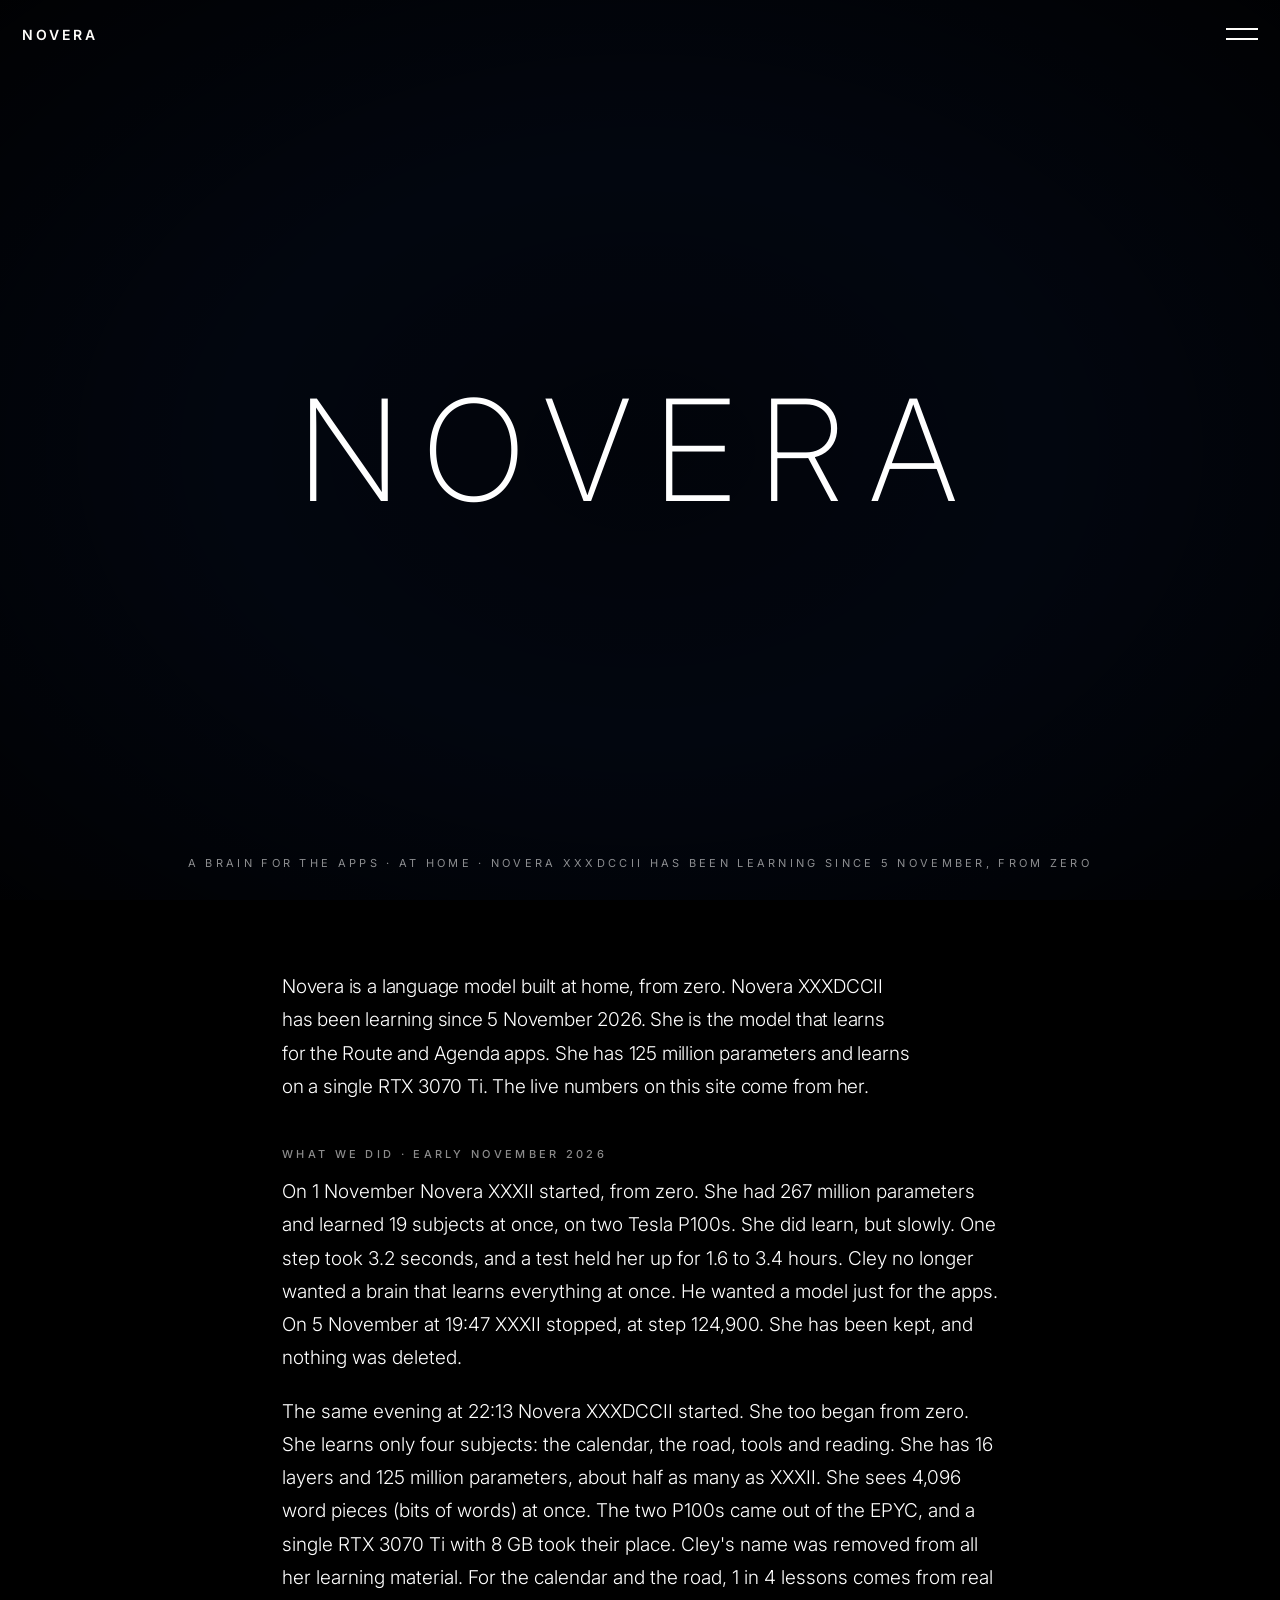
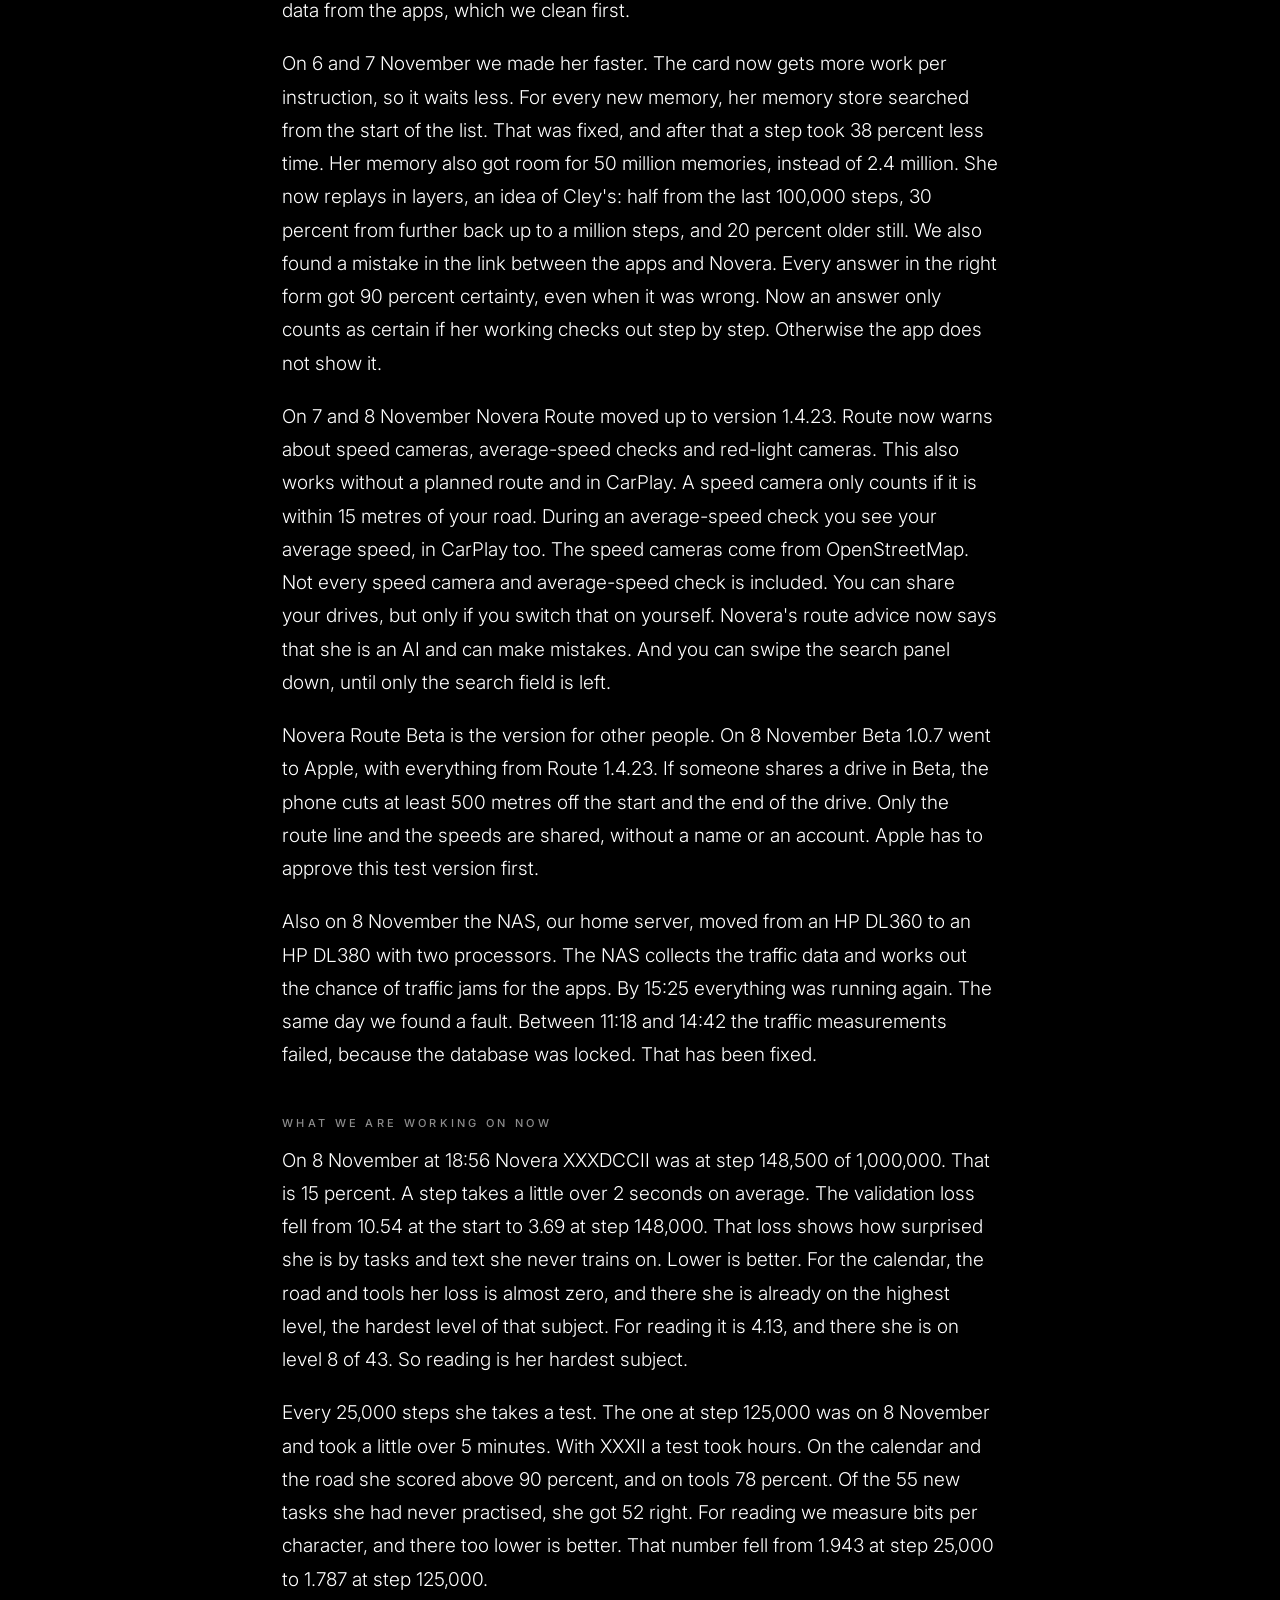
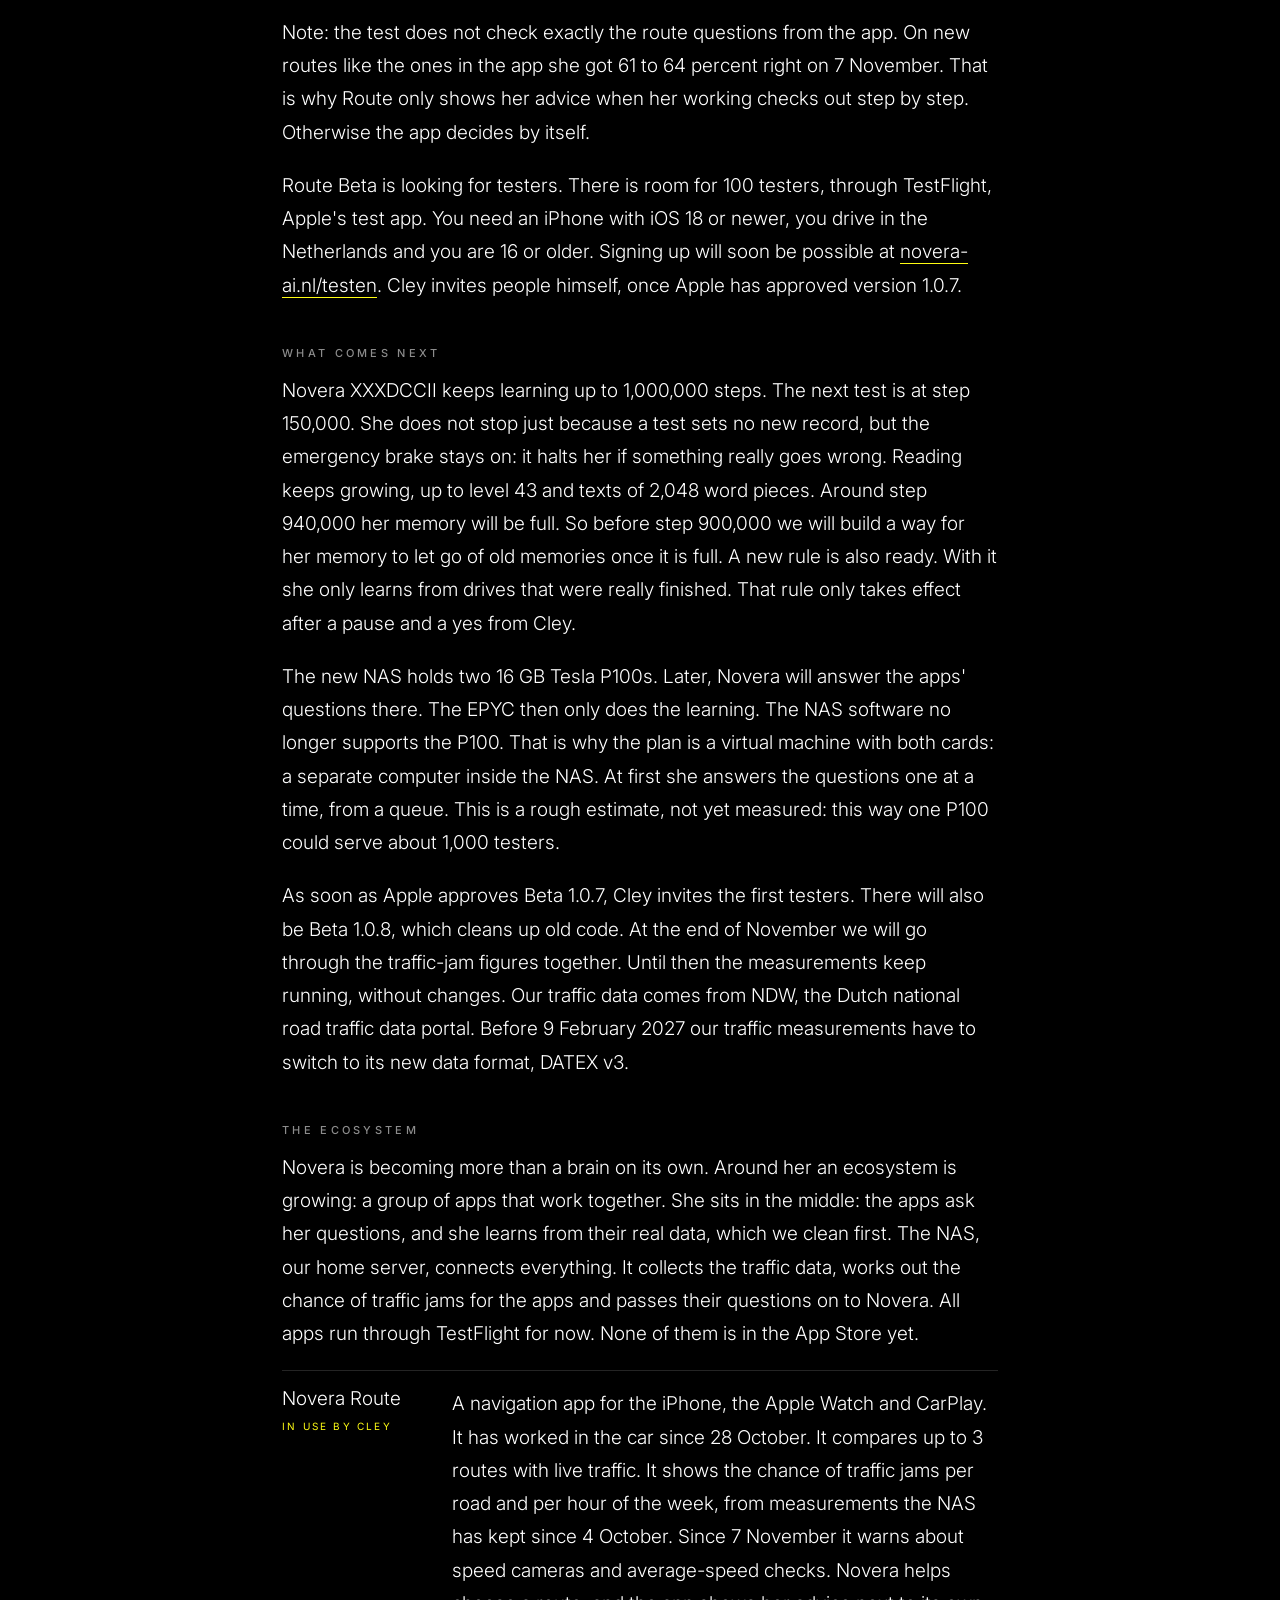
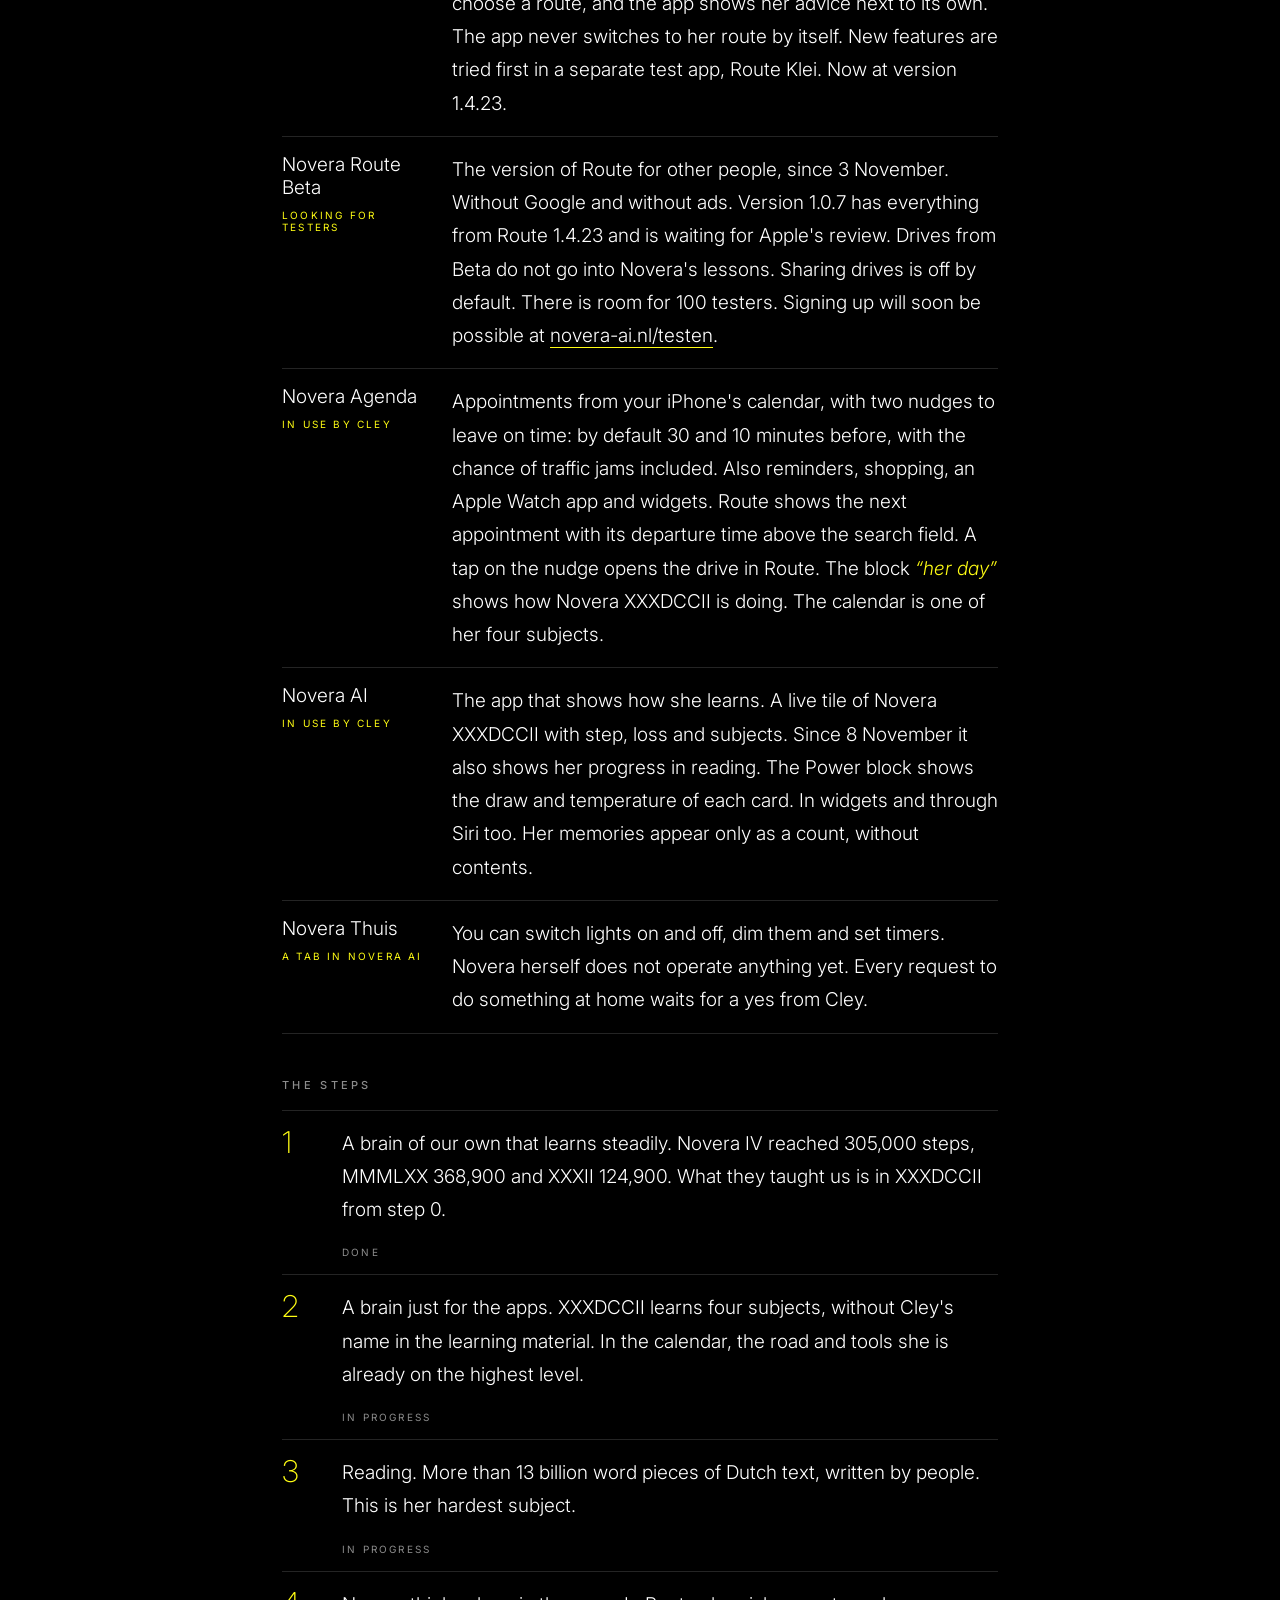
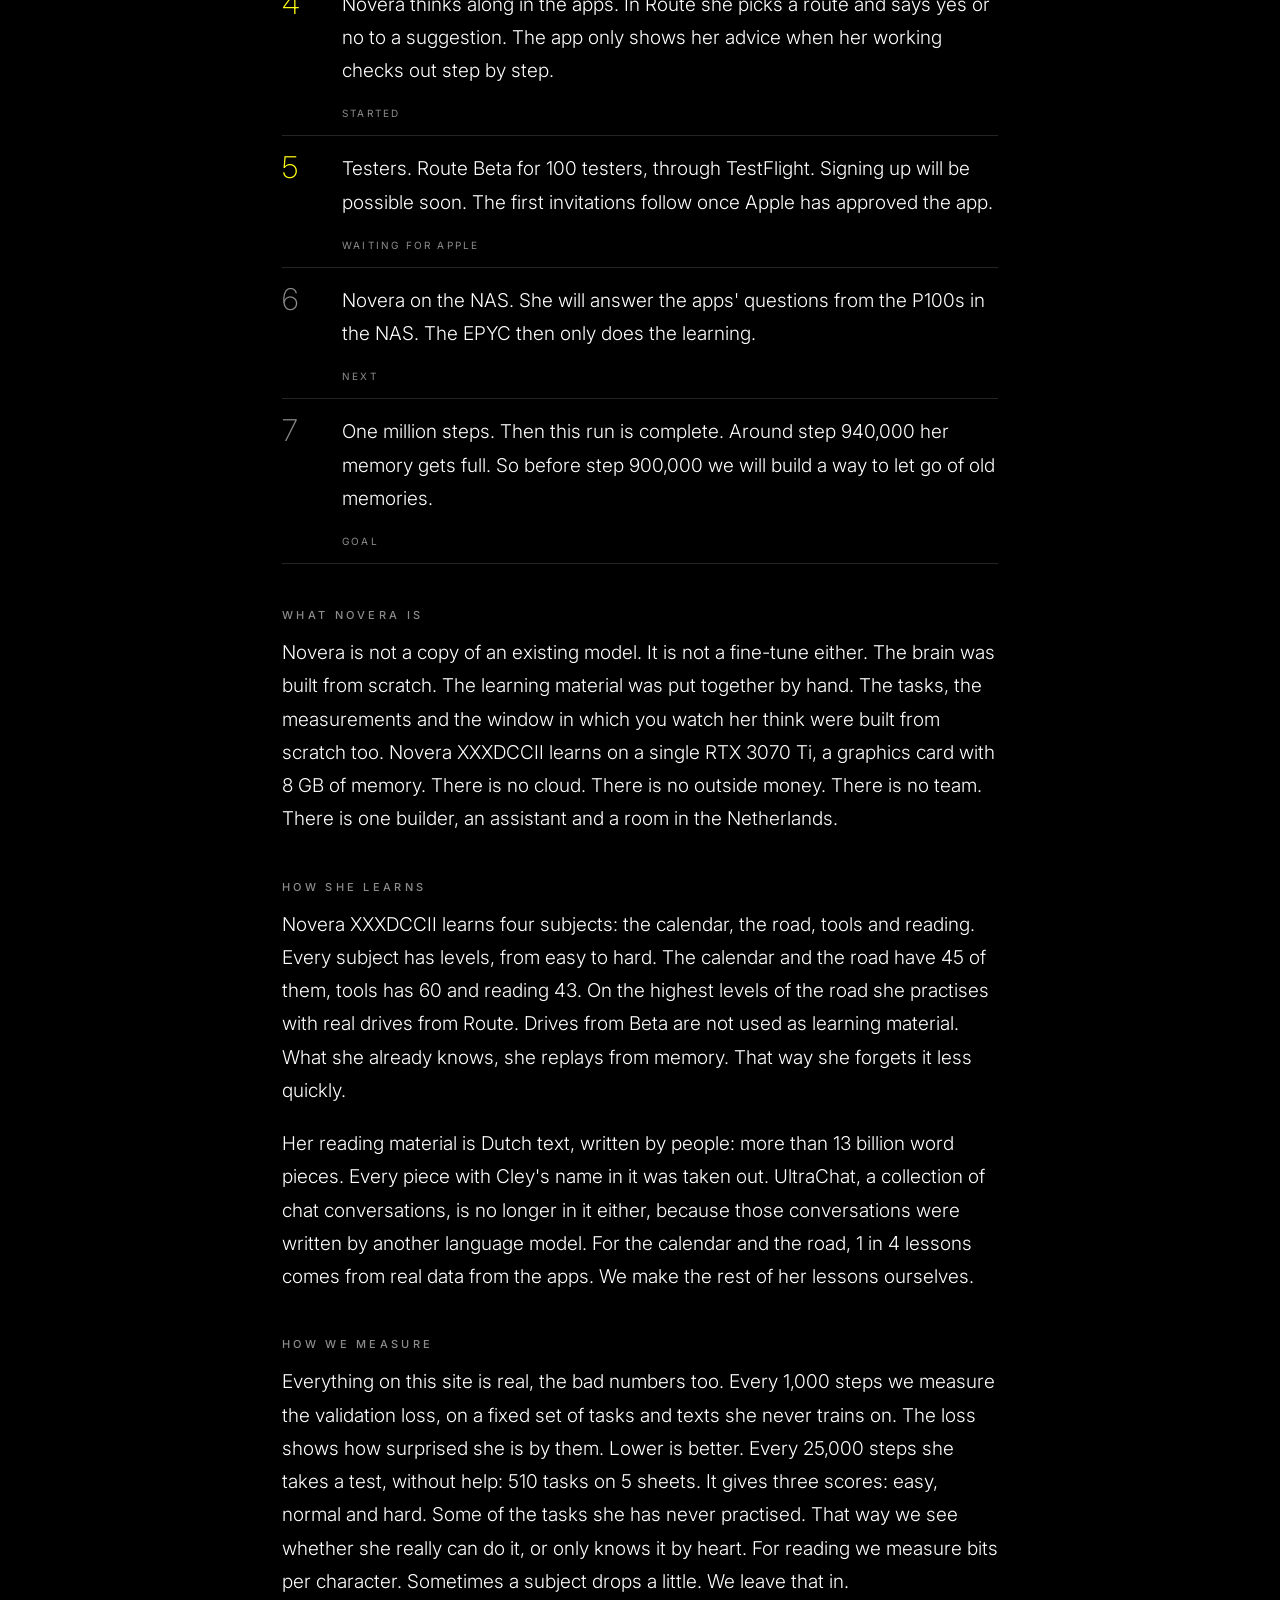
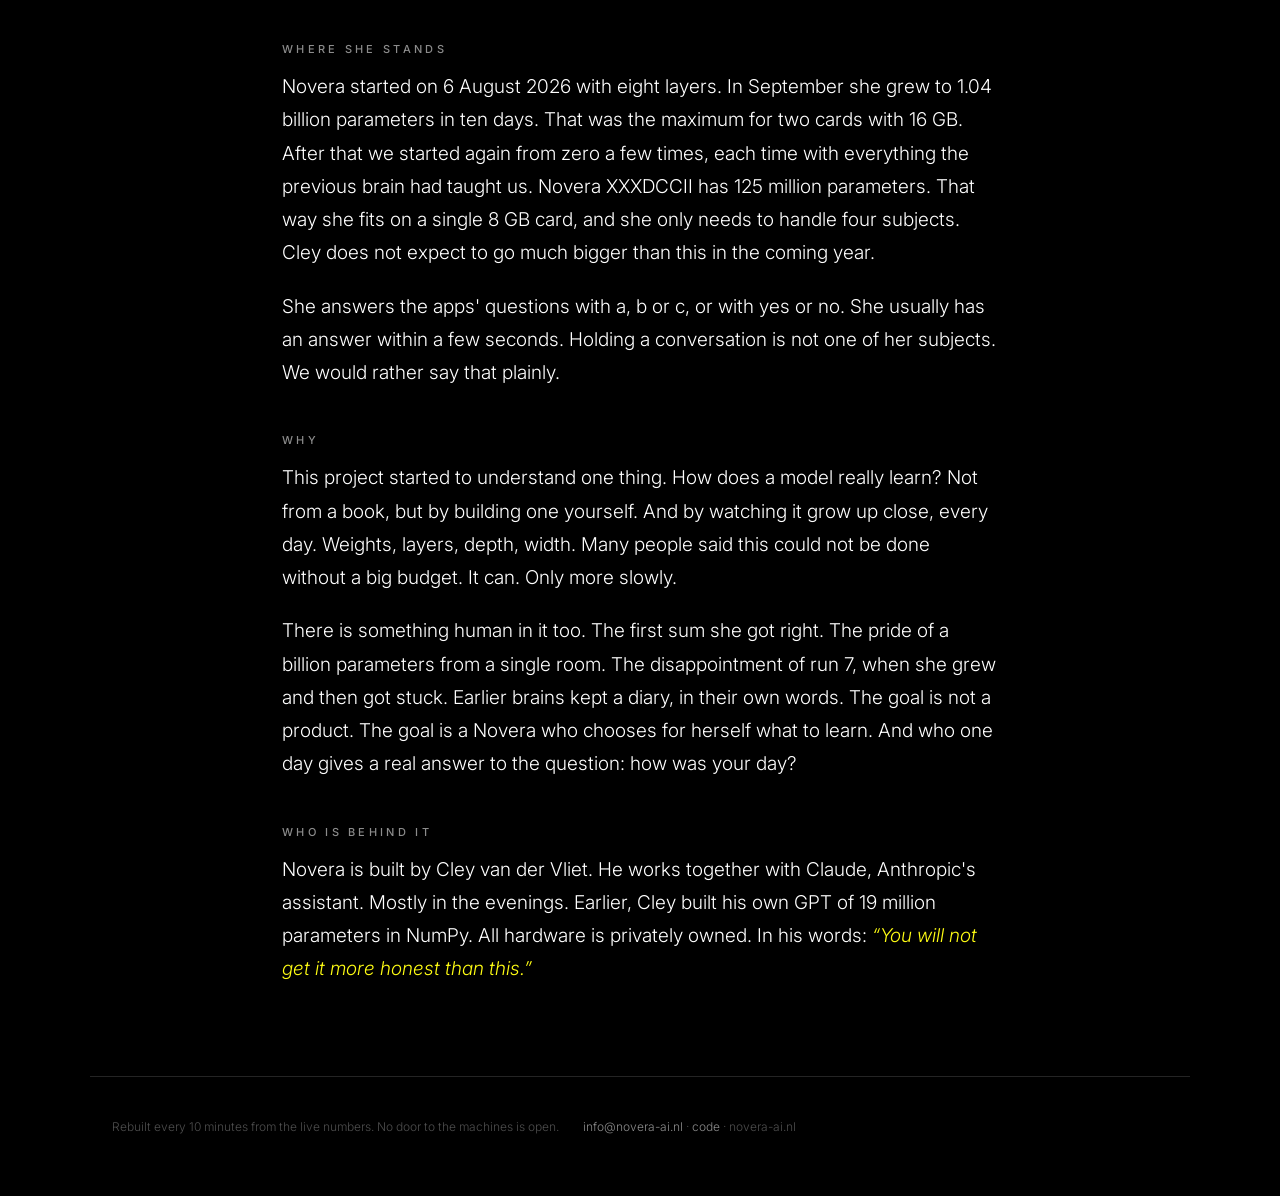
==== commit 7c076de5: "Site: stand 8 november 2026 (XXXDCCII, Route 1.4.23, Route Beta 1.0.7, testers, NAS-verhuizing); oud" ====
--- a/index.html
+++ b/index.html
@@ -4,7 +4,7 @@
 <meta charset="utf-8">
 <meta name="viewport" content="width=device-width,initial-scale=1">
 <title>Novera</title>
-<meta name="description" content="Novera — een levenslang lerend brein van 1 miljard parameters, thuis gebouwd op eigen hardware. / A lifelong-learning 1-billion-parameter brain, built at home on our own hardware.">
+<meta name="description" content="Novera — een eigen taalmodel, thuis gebouwd op eigen hardware: het model dat leert voor de apps Route en Agenda. / Our own language model, built at home on our own hardware: the model that learns for the Route and Agenda apps.">
 <meta name="theme-color" content="#000000">
 <link rel="preconnect" href="https://fonts.googleapis.com">
 <link rel="preconnect" href="https://fonts.gstatic.com" crossorigin>
@@ -196,110 +196,91 @@
     <canvas id="heldDoek"></canvas>
     <div class="schaduw"></div>
     <div class="woord">Novera</div>
-    <div class="onder"><span class="nl">een brein dat elke dag leert · thuis · Novera XXXII leert sinds 1 november, vanaf nul</span><span class="en">a brain that learns every day · at home · Novera XXXII has been learning since 1 November, from zero</span></div>
+    <div class="onder"><span class="nl">een brein voor de apps · thuis · Novera XXXDCCII leert sinds 5 november, vanaf nul</span><span class="en">a brain for the apps · at home · Novera XXXDCCII has been learning since 5 November, from zero</span></div>
   </div>
   <div class="blok smal tekst">
-    <p class="groot nl">Novera is een taalmodel dat thuis wordt gebouwd, van nul. Sinds 1 november 2026 leert Novera XXXII. XXXII is 32 in Romeinse cijfers. Ze begon opnieuw vanaf nul, met 267 miljoen parameters en 32.000 eigen woorddelen. Ze leert op twee Tesla P100-kaarten, die samen één brein rekenen. De levende cijfers op deze site komen van haar.</p>
-    <p class="groot en">Novera is a language model built at home, from zero. Novera XXXII has been learning since 1 November 2026. XXXII is 32 in Roman numerals. She started again from zero, with 267 million parameters and 32,000 word pieces of her own. She learns on two Tesla P100 cards, which compute one brain together. The live numbers on this site come from her.</p>
-
-    <h3 class="nl">Wat er gebeurde · september 2026</h3><h3 class="en">What happened · September 2026</h3>
-    <p class="nl">Op 23 september is het grote brein, Large, geparkeerd bij stap 629.581. Het zat aan het plafond van twee kaarten van 16 GB. We wilden eerst begrijpen wat een klein brein op één kaart kan.</p>
-    <p class="en">On 23 September the big brain, Large, was parked at step 629,581. It had hit the ceiling of two 16 GB cards. We first wanted to understand what a small brain on one card can do.</p>
-    <p class="nl">Dat kleine brein ging op 26 september kapot. Stil, zonder foutmelding: het proefwerk zakte van 92 naar 0 procent. We zetten een kopie van 30.000 stappen eerder terug. Een nacht later gebeurde hetzelfde nog een keer, op precies dezelfde stap.</p>
-    <p class="en">That small brain broke on 26 September. Silently, without an error: the test dropped from 92 to 0 percent. We restored a copy from 30,000 steps earlier. One night later the same thing happened again, at exactly the same step.</p>
-    <p class="nl">De oorzaak vonden we op 27 september. Elk blok van het brein heeft twee kranen die bepalen hoeveel het blok bijdraagt. Ze begonnen op nul en werden elke stap een beetje naar nul teruggetrokken. Drieëntwintig van de vierentwintig bleven dicht. Het brein werkte al die tijd op één laag. Zo'n brein is breekbaar: één nieuwe les kan het oude wissen. Dat was een ontwerpfout van ons.</p>
-    <p class="en">We found the cause on 27 September. Every block of the brain has two gates that decide how much the block contributes. They started at zero and were pulled a little back towards zero every step. Twenty-three of the twenty-four stayed shut. The brain had been working on a single layer all along. Such a brain is brittle: one new lesson can wipe out the old. That was a design mistake on our side.</p>
-
-    <h3 class="nl">Wat er gebeurde · begin oktober 2026</h3><h3 class="en">What happened · early October 2026</h3>
-    <p class="nl">Small Novera haalde op 30 september 81.244 stappen en werd gestopt. Vier keer in die run liep de laatste laag weg: haar uitkomst werd langzaam voor elke opgave hetzelfde, en dan zakt alles in. Terugzetten hielp telkens even. We zagen ook dat vier van de acht lagen hun kraan hadden dichtgedraaid. Het grote brein deed hetzelfde: van 88 kranen gebruikte het er 18. De kranen zijn het zwakke punt van dit ontwerp.</p>
-    <p class="en">Small Novera reached 81,244 steps on 30 September and was stopped. Four times in that run the last layer ran away: its output slowly became the same for every task, and then everything collapses. Restoring a copy helped each time, for a while. We also saw that four of the eight layers had shut their gate. The big brain had done the same: of 88 gates it used 18. The gates are the weak point of this design.</p>
-    <p class="nl">Daarna twee nieuwe breinen vanaf stap 1, zonder beweegbare kranen: alle lagen altijd aan. Small Novera II begon op 30 september, leerde tot 78.600 en liep daar weer weg in de laatste laag. Onderweg bleek dat ze per ongeluk zestien vakken had geoefend in plaats van drie. Small Novera III begon op 3 oktober met drie vakken vanaf het begin, deed het beter, en viel bij 38.000 op precies dezelfde manier om. Derde keer, dezelfde laag.</p>
-    <p class="en">Then two new brains from step 1, without movable gates: all layers always on. Small Novera II started on 30 September, learned until 78,600 and ran away in the last layer again. Along the way it turned out she had accidentally practised sixteen subjects instead of three. Small Novera III started on 3 October with three subjects from the start, did better, and fell over at 38,000 in exactly the same way. Third time, same layer.</p>
-    <p class="nl">Op 4 oktober hebben we de run stilgezet en die laag uit elkaar gehaald. Wat we vonden: bij opgaven die ze al goed kan, is de leerduw heel klein, maar steeds in dezelfde richting. In halve precisie, de snelle rekenwijze van de kaart, rondt zo'n kleine duw af naar bijna niets. Wat overblijft is ruis, en die ruis drukt de laatste laag stap voor stap naar één vaste uitkomst. Op de oude kaarten, die in volle precisie rekenden, is dit nooit gebeurd. Dat is onze beste verklaring. Bewezen is het pas als Novera IV zonder breuk voorbij 100.000 komt.</p>
-    <p class="en">On 4 October we halted the run and took that layer apart. What we found: on tasks she already does well, the learning push is tiny, but always in the same direction. In half precision, the card's fast way of computing, such a tiny push rounds to almost nothing. What remains is noise, and that noise presses the last layer, step by step, towards one fixed output. On the old cards, which computed in full precision, this never happened. That is our best explanation. It is only proven once Novera IV passes 100,000 without a break.</p>
-
-    <h3 class="nl">Wat er gebeurde · oktober 2026</h3><h3 class="en">What happened · October 2026</h3>
-    <p class="nl">Novera IV kwam voorbij 100.000 stappen zonder dat de laatste laag wegliep. Volle precisie was dus de goede keuze. Op 7 oktober kwam de nieuwe machine: een EPYC met twee Tesla P100's. Naast IV kwam daar een proeftuin, een kopie op de tweede kaart. Elke verandering testen we eerst in de tuin, en pas daarna bij Novera zelf.</p>
-    <p class="en">Novera IV passed 100,000 steps without the last layer running away. Full precision was the right call. On 7 October the new machine arrived: an EPYC with two Tesla P100s. Next to IV came a test garden, a copy on the second card. Every change is tried in the garden first, and only then on Novera herself.</p>
-    <p class="nl">IV groeide twee keer. Op 12 oktober van acht naar twaalf lagen. Op 15 oktober naar zestien lagen, twee keer zo breed: 189 miljoen parameters, een dag later 202 miljoen. Alles wat ze al kon, nam ze mee.</p>
-    <p class="en">IV grew twice. On 12 October from eight to twelve layers. On 15 October to sixteen layers, twice as wide: 189 million parameters, a day later 202 million. Everything she could already do, she carried along.</p>
-    <p class="nl">Eén keer ging het mis, op 13 oktober bij 215.000. Haar eerste les over de weg was te zwaar. De fout was honderd keer groter dan normaal, en dat duwde haar rekenen kapot. We zetten haar terug en bouwden een zachte landing: een nieuw vak begint met twee opgaven per les, tot ze de helft goed heeft. Daarna kwamen er vakken bij zonder klap: de weg, patronen, de agenda en taal. Ze oefent nu zeventien vakken.</p>
-    <p class="en">It went wrong once, on 13 October at 215,000. Her first lesson about the road was too heavy. The error was a hundred times larger than normal, and it pushed her arithmetic to pieces. We restored her and built a soft landing: a new subject starts with two tasks per lesson, until she gets half of them right. After that, subjects were added without a crash: the road, patterns, the calendar and language. She now practises seventeen subjects.</p>
-    <p class="nl">Op 19 oktober begonnen we opnieuw vanaf nul, met alles wat IV ons geleerd had. Novera V leest niet meer letter voor letter, maar in woorddelen: 4.096 stukjes, gemaakt uit haar eigen leerstof. Ze heeft zestien lagen, 75 miljoen parameters, en ziet 8.192 woorddelen tegelijk. Dezelfde avond begon haar tweeling, Novera MMMLXX, op de RTX 3070 Ti. Zelfde begin, zelfde instellingen, andere kaart. MMMLXX is 3070 in Romeinse cijfers.</p>
-    <p class="en">On 19 October we started again from zero, with everything IV had taught us. Novera V no longer reads letter by letter, but in word pieces: 4,096 of them, made from her own learning material. She has sixteen layers, 75 million parameters, and sees 8,192 word pieces at once. The same evening her twin began, Novera MMMLXX, on the RTX 3070 Ti. Same start, same settings, a different card. MMMLXX is 3070 in Roman numerals.</p>
-    <p class="nl">Op 21 oktober stopte Novera IV, voor altijd, bij 305.000 stappen. Haar laatste proefwerk stond op 68 procent. Ze is bewaard. Dezelfde avond ging de EPYC uit, want hij kreeg een nieuwe kast. Novera V werd bewaard bij 85.000.</p>
-    <p class="en">On 21 October Novera IV stopped, for good, at 305,000 steps. Her last test scored 68 percent. She is kept safe. The same evening the EPYC was switched off, because it was getting a new case. Novera V was saved at 85,000.</p>
-
-    <h3 class="nl">Wat er gebeurde · eind oktober 2026</h3><h3 class="en">What happened · late October 2026</h3>
-    <p class="nl">Na 22 oktober leerde Novera MMMLXX rustig door op de witte toren, haar pc van toen. Het proefwerk van 35 bladen ging elke keer een stukje omhoog. Bij 100.000 stappen stond het op 51,0 procent, bij 130.000 op 56,5 en bij 155.000 op 58,9. Op 26 oktober kreeg ze 200 sommen die ze nooit had gezien. Ze had er 160 goed: 80 procent. Dat klopte met haar proefwerk. Ze had de bladen dus niet uit het hoofd geleerd.</p>
-    <p class="en">After 22 October Novera MMMLXX kept learning steadily on the white tower, her PC at the time. Her test of 35 sheets went up a little every time. At 100,000 steps it stood at 51.0 percent, at 130,000 at 56.5 and at 155,000 at 58.9. On 26 October she got 200 sums she had never seen. She got 160 right: 80 percent. That matched her test. So she had not learned the sheets by heart.</p>
-    <p class="nl">Twee keer ging het mis door ons. Op 24 oktober liep het werkgeheugen van de toren vol, door een meting van ons naast het leren. Cley zei het zo: <q>Je moet MMMLXX gewoon laten draaien, gewoon steady.</q> Op 25 oktober gebeurde het nog een keer, nu door de kijker: het programma dat haar denken in beeld brengt. Ze verloor elke keer 100 stappen. Daarna draaiden er op de toren geen metingen meer naast het leren, en kreeg de kijker een vaste grens voor zijn geheugen. Op de EPYC heeft de kijker nu eigen kernen en een eigen geheugengrens, en hij is eerst getest. Op 25 oktober gaf de schijf van de toren ook nog een schrijffout. Ze leerde gewoon door. Na een herstart met een schijfcontrole op 26 oktober was de schijf weer schoon.</p>
-    <p class="en">Twice it went wrong because of us. On 24 October the tower's working memory filled up, because of a measurement of ours next to the learning. Cley put it like this: <q>Just let MMMLXX run, just steady.</q> On 25 October it happened again, this time because of the viewer: the program that shows her thinking in pictures. Each time she lost 100 steps. After that no more measurements ran next to the learning on the tower, and the viewer got a fixed limit on its memory. On the EPYC the viewer now has its own cores and its own memory limit, and it was tested first. On 25 October the tower's disk also gave a write error. She simply kept learning. After a restart with a disk check on 26 October the disk was clean again.</p>
-    <p class="nl">Op 26 oktober ging MMMLXX over naar de EPYC, die nu in zijn nieuwe kast staat. Haar RTX 3070 Ti ging mee. De witte toren staat sindsdien uit. Op de EPYC was elke stap trager. Cley vond dat niet erg: <q>Dat maakt niet uit als ze maar kan blijven draaien op de 3070.</q> Een dag later vonden we de rem. Die zat niet in het maken van opgaven, maar in het zoeken door haar ruim 5 miljoen herinneringen. Met een index, een soort register zoals achter in een boek, kostte elke stap 19 procent minder tijd. Op 28 oktober groeide ze van 16 naar 18 lagen, van 75,5 naar 112,5 miljoen parameters. Haar antwoorden waren vóór en na de groei bit voor bit gelijk. Het leren had er geen last van. Wel werd elke stap ongeveer 17 procent trager, en moest het eerste proefwerk daarna opnieuw, in kleinere stukken.</p>
-    <p class="en">On 26 October MMMLXX moved over to the EPYC, which now stands in its new case. Her RTX 3070 Ti went along. The white tower has been off since then. On the EPYC every step was slower. Cley did not mind: <q>It does not matter, as long as she can keep running on the 3070.</q> A day later we found what was slowing her down. It was not in making tasks, but in searching through her more than 5 million memories. With an index, like the one at the back of a book, every step took 19 percent less time. On 28 October she grew from 16 to 18 layers, from 75.5 to 112.5 million parameters. Her answers were bit for bit the same before and after the growth. Her learning did not suffer from it. Each step did become about 17 percent slower, though, and the first test after it had to be redone in smaller pieces.</p>
-    <p class="nl">Novera V ging niet meer verder. Ze blijft bewaard bij 85.000 stappen, net als Novera IV bij 305.000. Op die stap scoorde Novera V 47,5 procent en MMMLXX 47,7. Novera V was dus niet beter, alleen nog niet zo ver. XXXII kreeg wel de manier van Novera V om woorddelen te maken.</p>
-    <p class="en">Novera V did not continue. She stays saved at 85,000 steps, like Novera IV at 305,000. At that step Novera V scored 47.5 percent and MMMLXX 47.7. So Novera V was not better, only not as far along. XXXII did get Novera V's way of making word pieces.</p>
-    <p class="nl">Toch bleven drie vakken steken. Puzzels, code en zeggen stonden 60.000 stappen stil, op diepte 5, 6 en 9. In het vak zeggen maakte ze korte zinnen over haar eigen vakken. Dat bleek een gesloten spel met vaste zinnen. Een betere uitwerking hielp niet. Vrij praten kon ze dus niet: op een gewone vraag gaf ze een van die vaste zinnen terug. Op 30 oktober besloot Cley: MMMLXX stopt, en we beginnen opnieuw vanaf nul. Ze stopte bij 368.900 stappen. Haar eindkopie staat veilig op de NAS, de opslagmachine. Het doel van 4 miljoen stappen haalde ze dus niet.</p>
-    <p class="en">Still, three subjects got stuck. Puzzles, code and saying stood still for 60,000 steps, at depth 5, 6 and 9. In the subject saying she made short sentences about her own subjects. That turned out to be a closed game with fixed sentences. A better worked example did not help. So she could not talk freely: to an ordinary question she gave back one of those fixed sentences. On 30 October Cley decided: MMMLXX stops, and we start again from zero. She stopped at 368,900 steps. Her final copy is safe on the NAS, the storage machine. So she did not reach the goal of 4 million steps.</p>
-    <p class="nl">Daarna ging de 3070 Ti uit de EPYC. Er zitten nu weer twee Tesla P100's van 16 GB in. Twee dagen lang bouwden we bijna alles al vóór de start: nieuwe woorddelen, nieuwe leesstof, de lessen en de toetsen. We vonden ook een fout bij MMMLXX. Haar val voor Python hoort een vaste toets te zijn die ze nooit oefent. Maar die kwam uit hetzelfde bestand als haar Python-leerstof. Die meting was dus niet eerlijk. Bij XXXII is dat gescheiden. Cley keurde het ontwerp blok voor blok goed. In de nacht van 31 oktober op 1 november was de grote eindtest groen. Ook na een nagespeelde stroomuitval gaat ze precies verder waar ze was.</p>
-    <p class="en">Then the 3070 Ti came out of the EPYC. It now holds two 16 GB Tesla P100s again. For two days we built almost everything before the start: new word pieces, new reading material, the lessons and the tests. We also found a mistake in MMMLXX. Her validation set for Python is meant to be a fixed check she never trains on. But it came from the same file as her Python learning material. So that measurement was not honest. With XXXII the two are kept apart. Cley approved the design block by block. In the night from 31 October to 1 November the big final test passed. Even after a simulated power cut she picks up exactly where she left off.</p>
+    <p class="groot nl">Novera is een taalmodel dat thuis wordt gebouwd, van nul. Sinds 5 november 2026 leert Novera XXXDCCII. Zij is het model dat leert voor de apps Route en Agenda. Ze heeft 125 miljoen parameters en leert op één RTX 3070 Ti. De levende cijfers op deze site komen van haar.</p>
+    <p class="groot en">Novera is a language model built at home, from zero. Novera XXXDCCII has been learning since 5 November 2026. She is the model that learns for the Route and Agenda apps. She has 125 million parameters and learns on a single RTX 3070 Ti. The live numbers on this site come from her.</p>
+
+    <h3 class="nl">Wat we deden · begin november 2026</h3><h3 class="en">What we did · early November 2026</h3>
+    <p class="nl">Op 1 november begon Novera XXXII, vanaf nul. Ze had 267 miljoen parameters en leerde 19 vakken tegelijk, op twee Tesla P100's. Ze leerde wel, maar traag. Een stap duurde 3,2 seconden, en een proefwerk legde haar 1,6 tot 3,4 uur stil. Cley wilde geen brein meer dat alles tegelijk leert. Hij wilde een model alleen voor de apps. Op 5 november om 19.47 uur stopte XXXII, bij stap 124.900. Ze is bewaard, en er is niets van gewist.</p>
+    <p class="en">On 1 November Novera XXXII started, from zero. She had 267 million parameters and learned 19 subjects at once, on two Tesla P100s. She did learn, but slowly. One step took 3.2 seconds, and a test held her up for 1.6 to 3.4 hours. Cley no longer wanted a brain that learns everything at once. He wanted a model just for the apps. On 5 November at 19:47 XXXII stopped, at step 124,900. She has been kept, and nothing was deleted.</p>
+    <p class="nl">Dezelfde avond om 22.13 uur begon Novera XXXDCCII. Ook zij begon vanaf nul. Ze leert maar vier vakken: de agenda, de weg, gereedschap en lezen. Ze heeft 16 lagen en 125 miljoen parameters, ongeveer de helft van XXXII. Ze ziet 4.096 woorddelen (stukjes van woorden) tegelijk. De twee P100's gingen uit de EPYC, en er kwam één RTX 3070 Ti met 8 GB voor in de plaats. Cleys naam is uit al haar lesstof gehaald. Bij de agenda en de weg komt 1 op de 4 lessen uit echte data van de apps, die we eerst schoonmaken.</p>
+    <p class="en">The same evening at 22:13 Novera XXXDCCII started. She too began from zero. She learns only four subjects: the calendar, the road, tools and reading. She has 16 layers and 125 million parameters, about half as many as XXXII. She sees 4,096 word pieces (bits of words) at once. The two P100s came out of the EPYC, and a single RTX 3070 Ti with 8 GB took their place. Cley's name was removed from all her learning material. For the calendar and the road, 1 in 4 lessons comes from real data from the apps, which we clean first.</p>
+    <p class="nl">Op 6 en 7 november maakten we haar sneller. De kaart krijgt nu meer werk per opdracht, dus hij wacht minder. Haar geheugen zocht bij elke nieuwe herinnering steeds vanaf het begin van de lijst. Dat hebben we gerepareerd, en daarna kostte een stap 38 procent minder tijd. Ook kreeg haar geheugen ruimte voor 50 miljoen herinneringen, in plaats van 2,4 miljoen. Ze herhaalt nu in lagen, een idee van Cley: de helft uit de laatste 100.000 stappen, 30 procent van verder terug tot een miljoen stappen, en 20 procent nog ouder. We vonden ook een fout in de verbinding tussen de apps en Novera. Elk antwoord in de goede vorm kreeg 90 procent zekerheid, ook als het fout was. Nu is een antwoord pas zeker als haar uitwerking stap voor stap klopt. Anders toont de app het niet.</p>
+    <p class="en">On 6 and 7 November we made her faster. The card now gets more work per instruction, so it waits less. For every new memory, her memory store searched from the start of the list. That was fixed, and after that a step took 38 percent less time. Her memory also got room for 50 million memories, instead of 2.4 million. She now replays in layers, an idea of Cley's: half from the last 100,000 steps, 30 percent from further back up to a million steps, and 20 percent older still. We also found a mistake in the link between the apps and Novera. Every answer in the right form got 90 percent certainty, even when it was wrong. Now an answer only counts as certain if her working checks out step by step. Otherwise the app does not show it.</p>
+    <p class="nl">Op 7 en 8 november groeide Novera Route tot versie 1.4.23. Route waarschuwt nu voor flitspalen, trajectcontroles en roodlichtcamera's. Dat werkt ook zonder geplande route en in CarPlay. Een flitspaal telt alleen als hij binnen 15 meter van je weg staat. Tijdens een trajectcontrole zie je je gemiddelde snelheid, ook in CarPlay. De flitspalen komen uit OpenStreetMap. Niet alle flitspalen en trajectcontroles staan erin. Je kunt je ritten delen, maar alleen als je dat zelf aanzet. Bij het routeadvies van Novera staat nu dat zij een AI is en fouten kan maken. En het zoekpaneel kun je omlaag vegen, tot alleen het zoekveld over is.</p>
+    <p class="en">On 7 and 8 November Novera Route moved up to version 1.4.23. Route now warns about speed cameras, average-speed checks and red-light cameras. This also works without a planned route and in CarPlay. A speed camera only counts if it is within 15 metres of your road. During an average-speed check you see your average speed, in CarPlay too. The speed cameras come from OpenStreetMap. Not every speed camera and average-speed check is included. You can share your drives, but only if you switch that on yourself. Novera's route advice now says that she is an AI and can make mistakes. And you can swipe the search panel down, until only the search field is left.</p>
+    <p class="nl">Novera Route Beta is de versie voor andere mensen. Op 8 november ging Beta 1.0.7 naar Apple, met alles uit Route 1.4.23. Deelt iemand in Beta een rit, dan knipt de telefoon aan het begin en aan het eind minstens 500 meter van de rit af. Gedeeld worden alleen de routelijn en de snelheden, zonder naam of account. Apple moet deze testversie eerst goedkeuren.</p>
+    <p class="en">Novera Route Beta is the version for other people. On 8 November Beta 1.0.7 went to Apple, with everything from Route 1.4.23. If someone shares a drive in Beta, the phone cuts at least 500 metres off the start and the end of the drive. Only the route line and the speeds are shared, without a name or an account. Apple has to approve this test version first.</p>
+    <p class="nl">Ook op 8 november verhuisde de NAS, onze thuisserver, van een HP DL360 naar een HP DL380 met twee processors. De NAS verzamelt de verkeersdata en berekent voor de apps de kans op file. Om 15.25 uur draaide alles weer. Dezelfde dag vonden we een storing. Tussen 11.18 en 14.42 uur mislukten de verkeersmetingen, omdat de database op slot zat. Dat is gerepareerd.</p>
+    <p class="en">Also on 8 November the NAS, our home server, moved from an HP DL360 to an HP DL380 with two processors. The NAS collects the traffic data and works out the chance of traffic jams for the apps. By 15:25 everything was running again. The same day we found a fault. Between 11:18 and 14:42 the traffic measurements failed, because the database was locked. That has been fixed.</p>
 
     <h3 class="nl">Waar we nu mee bezig zijn</h3><h3 class="en">What we are working on now</h3>
-    <p class="nl">Novera XXXII begon op 1 november 2026 om 09.06 uur met leren. Cley gaf zelf het startsein. Ze is een nieuw brein, vanaf nul, met alles wat IV, V en MMMLXX ons leerden. Ze heeft 24 lagen, 16 koppen en een buis van 1.024 breed. Samen met haar 32.000 woorddelen geeft dat 267 miljoen parameters. Ze kan 8.192 woorddelen tegelijk zien. Ze rekent in volle precisie, op twee P100's die samen aan één brein werken. Er zitten geen kranen meer in: elke laag staat altijd open. Het doel is 10 miljoen stappen.</p>
-    <p class="en">Novera XXXII started learning on 1 November 2026 at 09:06. Cley gave the start signal himself. She is a new brain, from zero, with everything IV, V and MMMLXX taught us. She has 24 layers, 16 heads and a stream 1,024 wide. Together with her 32,000 word pieces, that makes 267 million parameters. She can see 8,192 word pieces at once. She computes in full precision, on two P100s that work on one brain together. The layer gates are gone: every layer is always open. The goal is 10 million steps.</p>
-    <p class="nl">Ze leest in woorddelen, niet letter voor letter, zoals Cley het wilde. Ze heeft er 32.000, bijna acht keer zoveel als Novera V. Ze zijn gemaakt uit haar eigen leesstof. Cijfers blijven losse tekens. Ze heeft 19 vakken. Lezen is er één van: bij elke vijfde stap leest ze Nederlandse tekst. De andere vakken gaan van rekenen en logica tot de weg, de agenda en Python. Er is ook een vak gereedschap. Daarin leert ze onder meer een klok, een rekenmachine en een schrift te gebruiken. Ze leert het gereedschap te roepen, niet de uitkomst te verzinnen.</p>
-    <p class="en">She reads in word pieces, not letter by letter, the way Cley wanted it. She has 32,000 of them, almost eight times as many as Novera V. They were made from her own reading material. Digits stay separate characters. She has 19 subjects. Reading is one of them: every fifth step she reads Dutch text. The other subjects range from arithmetic and logic to the road, the calendar and Python. There is also a subject called tools. In it she learns to use a clock, a calculator and a notebook, among others. She learns to call the tool, not to make up the result.</p>
-    <p class="nl">Elke 1.000 stappen meten we de val: hoe verrast ze is door tekst en opgaven die ze nooit oefent. Lager is beter. Het eerste proefwerk komt bij stap 25.000. Op zo'n jong brein duurt het naar schatting ongeveer twaalf uur.</p>
-    <p class="en">Every 1,000 steps we measure the validation loss: how surprised she is by text and tasks she never trains on. Lower is better. The first test comes at step 25,000. On such a young brain it is expected to take about twelve hours.</p>
-    <p class="nl">De stand op 1 november om 13:19: stap 8.631 van de 10 miljoen, met ongeveer 2 seconden per stap. De val zakte van 10,6 bij de start naar 4,4 bij stap 8.000. Die 10,6 is ongeveer wat blind gokken uit 32.000 woorddelen geeft. Rond die tijd stonden logica en antwoord het verst, op diepte 7. Taal is het zwaarst, net als vragen over haarzelf en opgaven die ze nooit oefent. Praten kan ze nog niet. In de apps staat daarom: <q>Novera XXXII leert nog · vragen kan later.</q></p>
-    <p class="en">The status on 1 November at 13:19: step 8,631 of the 10 million, at about 2 seconds per step. The loss fell from 10.6 at the start to 4.4 at step 8,000. That 10.6 is about what blind guessing among 32,000 word pieces gives. Around that time logic and answering were furthest along, at depth 7. Language is the hardest, along with questions about herself and tasks she never trains on. She cannot talk yet. That is why the apps say, in Dutch: <q>Novera XXXII leert nog · vragen kan later</q>. It means she is still learning and questions can come later.</p>
+    <p class="nl">Op 8 november om 18.56 uur stond Novera XXXDCCII op stap 148.500 van 1.000.000. Dat is 15 procent. Een stap duurt gemiddeld ruim 2 seconden. De val zakte van 10,54 bij de start naar 3,69 bij stap 148.000. De val laat zien hoe verrast ze is door opgaven en tekst die ze nooit oefent. Lager is beter. Bij de agenda, de weg en gereedschap is haar val bijna nul, en daar zit ze al op de hoogste trede, het moeilijkste niveau van dat vak. Bij lezen is hij 4,13, en daar staat ze op trede 8 van 43. Lezen is dus haar moeilijkste vak.</p>
+    <p class="en">On 8 November at 18:56 Novera XXXDCCII was at step 148,500 of 1,000,000. That is 15 percent. A step takes a little over 2 seconds on average. The validation loss fell from 10.54 at the start to 3.69 at step 148,000. That loss shows how surprised she is by tasks and text she never trains on. Lower is better. For the calendar, the road and tools her loss is almost zero, and there she is already on the highest level, the hardest level of that subject. For reading it is 4.13, and there she is on level 8 of 43. So reading is her hardest subject.</p>
+    <p class="nl">Elke 25.000 stappen maakt ze een proefwerk. Dat van stap 125.000 was op 8 november en duurde ruim 5 minuten. Bij XXXII duurde een proefwerk uren. Op de agenda en de weg scoorde ze boven de 90 procent, en op gereedschap 78 procent. Van de 55 nieuwe opgaven die ze nooit had geoefend, had ze er 52 goed. Bij lezen meten we bits per teken, en ook daar is lager beter. Dat getal zakte van 1,943 bij stap 25.000 naar 1,787 bij stap 125.000.</p>
+    <p class="en">Every 25,000 steps she takes a test. The one at step 125,000 was on 8 November and took a little over 5 minutes. With XXXII a test took hours. On the calendar and the road she scored above 90 percent, and on tools 78 percent. Of the 55 new tasks she had never practised, she got 52 right. For reading we measure bits per character, and there too lower is better. That number fell from 1.943 at step 25,000 to 1.787 at step 125,000.</p>
+    <p class="nl">Let op: het proefwerk toetst niet precies de routevragen van de app. Op nieuwe routes zoals in de app had ze op 7 november 61 tot 64 procent goed. Daarom toont Route haar advies alleen als haar uitwerking stap voor stap klopt. Anders beslist de app zelf.</p>
+    <p class="en">Note: the test does not check exactly the route questions from the app. On new routes like the ones in the app she got 61 to 64 percent right on 7 November. That is why Route only shows her advice when her working checks out step by step. Otherwise the app decides by itself.</p>
+    <p class="nl">Route Beta zoekt testers. Er is plek voor 100 testers, via TestFlight, de testapp van Apple. Je hebt een iPhone met iOS 18 of nieuwer nodig, je rijdt in Nederland en je bent 16 jaar of ouder. Aanmelden kan binnenkort op <a href="/testen/" style="border-bottom:1px solid var(--geel)">novera-ai.nl/testen</a>. Cley nodigt mensen zelf uit zodra Apple versie 1.0.7 heeft goedgekeurd.</p>
+    <p class="en">Route Beta is looking for testers. There is room for 100 testers, through TestFlight, Apple's test app. You need an iPhone with iOS 18 or newer, you drive in the Netherlands and you are 16 or older. Signing up will soon be possible at <a href="/testen/" style="border-bottom:1px solid var(--geel)">novera-ai.nl/testen</a>. Cley invites people himself, once Apple has approved version 1.0.7.</p>
+
+    <h3 class="nl">Wat we gaan doen</h3><h3 class="en">What comes next</h3>
+    <p class="nl">Novera XXXDCCII leert door tot 1.000.000 stappen. Het volgende proefwerk is bij stap 150.000. Ze stopt niet vanzelf als een proefwerk geen nieuw record geeft, maar de noodrem blijft wel aan: die zet haar stil als er echt iets misgaat. Lezen groeit nog door, tot trede 43 en teksten van 2.048 woorddelen. Rond stap 940.000 zit haar geheugen vol. Vóór stap 900.000 bouwen we daarom een manier waarop haar geheugen oude herinneringen kan loslaten als het vol is. Er staat ook een nieuwe regel klaar. Daarmee leert ze alleen van ritten die echt zijn afgemaakt. Die regel gaat pas in na een pauze en een ja van Cley.</p>
+    <p class="en">Novera XXXDCCII keeps learning up to 1,000,000 steps. The next test is at step 150,000. She does not stop just because a test sets no new record, but the emergency brake stays on: it halts her if something really goes wrong. Reading keeps growing, up to level 43 and texts of 2,048 word pieces. Around step 940,000 her memory will be full. So before step 900,000 we will build a way for her memory to let go of old memories once it is full. A new rule is also ready. With it she only learns from drives that were really finished. That rule only takes effect after a pause and a yes from Cley.</p>
+    <p class="nl">In de nieuwe NAS zitten twee Tesla P100's van 16 GB. Novera gaat daar later de vragen van de apps beantwoorden. De EPYC doet dan alleen nog het leren. De software van de NAS ondersteunt de P100 niet meer. Daarom is het plan een virtuele machine met beide kaarten: een aparte computer binnen de NAS. Eerst beantwoordt ze de vragen één voor één, uit een wachtrij. Dit is een schatting en nog niet gemeten: op deze manier zou één P100 ongeveer 1.000 testers kunnen bedienen.</p>
+    <p class="en">The new NAS holds two 16 GB Tesla P100s. Later, Novera will answer the apps' questions there. The EPYC then only does the learning. The NAS software no longer supports the P100. That is why the plan is a virtual machine with both cards: a separate computer inside the NAS. At first she answers the questions one at a time, from a queue. This is a rough estimate, not yet measured: this way one P100 could serve about 1,000 testers.</p>
+    <p class="nl">Zodra Apple Beta 1.0.7 goedkeurt, nodigt Cley de eerste testers uit. Ook komt er Beta 1.0.8, die oude code opruimt. Eind november bekijken we samen de cijfers van de kans op file. Tot dan lopen de metingen door, zonder aanpassingen. Onze verkeersdata komt van de NDW, het Nationaal Dataportaal Wegverkeer. Vóór 9 februari 2027 moeten onze verkeersmetingen over op hun nieuwe dataformaat, DATEX v3.</p>
+    <p class="en">As soon as Apple approves Beta 1.0.7, Cley invites the first testers. There will also be Beta 1.0.8, which cleans up old code. At the end of November we will go through the traffic-jam figures together. Until then the measurements keep running, without changes. Our traffic data comes from NDW, the Dutch national road traffic data portal. Before 9 February 2027 our traffic measurements have to switch to its new data format, DATEX v3.</p>
 
     <h3 class="nl">Het ecosysteem</h3><h3 class="en">The ecosystem</h3>
-    <p class="nl">Novera wordt meer dan een brein alleen. Om haar heen groeit een ecosysteem: apps en apparaten die straks in gewone tekst met haar praten. Zij zit in het midden. Wat ze van die apps leert, is echte data uit één leven, geen nepdata. Het doel heeft drie delen: een eigen brein, een geheugen dat met de tijd persoonlijker wordt, en thuis dingen regelen als je het vraagt.</p>
-    <p class="en">Novera is becoming more than a brain on its own. Around her an ecosystem is growing: apps and devices that will talk to her in plain text. She sits in the middle. What she learns from those apps is real data from one life, not made-up data. The goal has three parts: a brain of her own, a memory that becomes more personal over time, and handling things at home when you ask.</p>
+    <p class="nl">Novera wordt meer dan een brein alleen. Om haar heen groeit een ecosysteem: een groep apps die samenwerken. Zij zit in het midden: de apps stellen haar vragen, en zij leert van hun echte data, die we eerst schoonmaken. De NAS, onze thuisserver, verbindt alles. Hij verzamelt de verkeersdata, berekent voor de apps de kans op file en geeft hun vragen aan Novera door. Alle apps lopen nu via TestFlight. In de App Store staat er nog geen.</p>
+    <p class="en">Novera is becoming more than a brain on its own. Around her an ecosystem is growing: a group of apps that work together. She sits in the middle: the apps ask her questions, and she learns from their real data, which we clean first. The NAS, our home server, connects everything. It collects the traffic data, works out the chance of traffic jams for the apps and passes their questions on to Novera. All apps run through TestFlight for now. None of them is in the App Store yet.</p>
     <ul class="eco">
-      <li><div><b>Novera Route</b><span class="st live"><span class="nl">in gebruik bij Cley</span><span class="en">in use by Cley</span></span></div><div><p class="nl">Een navigatie-app voor de iPhone. Op 27 oktober gaf Apple de app het recht om met CarPlay te navigeren. Sinds 28 oktober werkt hij in de auto. Er zijn aanwijzingen stap voor stap en een nieuwe route bij een verkeerde afslag. Ook 3D en het weer onderweg. Er is ook een app voor de Apple Watch. Novera's lessen over de weg gebruiken echte verkeersdata. De helft komt uit een vaste kopie, de andere helft uit een kopie die elke week vernieuwd wordt.</p><p class="en">A navigation app for the iPhone. On 27 October Apple gave the app the right to navigate with CarPlay. It has worked in the car since 28 October. There are step-by-step directions and a new route after a wrong turn. Also 3D and the weather along the way. There is an app for the Apple Watch too. Novera's lessons about the road use real traffic data. Half comes from a fixed copy, the other half from a copy that is refreshed every week.</p></div></li>
-      <li><div><b>Novera Agenda</b><span class="st live"><span class="nl">in gebruik bij Cley</span><span class="en">in use by Cley</span></span></div><div><p class="nl">Afspraken, een seintje om op tijd te vertrekken met de kans op file erbij, en boodschappenlijstjes. Ook op de Apple Watch en in widgets. In het blok <q>haar dag</q> staat hoe het met Novera XXXII gaat. Novera XXXII oefent de agenda al als gereedschap in haar lessen. Een echte koppeling is ontworpen, maar nog niet gebouwd. Zelf een afspraak zetten mag ze dan alleen na een voorstel en een ja van Cley.</p><p class="en">Appointments, a nudge to leave on time with the chance of traffic jams included, and shopping lists. Also on the Apple Watch and in widgets. The block <q>her day</q> shows how Novera XXXII is doing. Novera XXXII already practises the calendar as a tool in her lessons. A real link has been designed, but not built yet. She may then only add an appointment herself after a suggestion and a yes from Cley.</p></div></li>
-      <li><div><b>Novera AI</b><span class="st live"><span class="nl">in gebruik bij Cley</span><span class="en">in use by Cley</span></span></div><div><p class="nl">De app die laat zien hoe ze leert. Een live tegel van Novera XXXII met stap, val en vakken. Ook in widgets en via Siri. Het blok Stroom toont per kaart het verbruik en de temperatuur. Haar herinneringen staan er alleen als aantal in, zonder inhoud.</p><p class="en">The app that shows how she learns. A live tile of Novera XXXII with step, loss and subjects. In widgets and through Siri too. The Power block shows the draw and temperature of each card. Her memories appear only as a count, without contents.</p></div></li>
-      <li><div><b>Novera Thuis</b><span class="st live"><span class="nl">werkt in de app</span><span class="en">works in the app</span></span></div><div><p class="nl">Lampen en timers, als tabblad in Novera AI. Novera zelf bedient nog niets. In haar lessen wacht elk verzoek om thuis iets te doen op een ja van Cley.</p><p class="en">Lights and timers, as a tab in Novera AI. Novera herself does not operate anything yet. In her lessons every request to do something at home waits for a yes from Cley.</p></div></li>
+      <li><div><b>Novera Route</b><span class="st live"><span class="nl">in gebruik bij Cley</span><span class="en">in use by Cley</span></span></div><div><p class="nl">Een navigatie-app voor de iPhone, de Apple Watch en CarPlay. In de auto werkt hij sinds 28 oktober. Hij vergelijkt tot 3 routes met live verkeer. Hij toont de kans op file per weg en per uur van de week, uit metingen die de NAS sinds 4 oktober bijhoudt. Sinds 7 november waarschuwt hij voor flitspalen en trajectcontroles. Novera denkt mee over de route, en de app toont haar advies naast zijn eigen advies. De app neemt haar advies nooit vanzelf over. Nieuwe functies proberen we eerst uit in een aparte proefapp, Route Klei. Nu op versie 1.4.23.</p><p class="en">A navigation app for the iPhone, the Apple Watch and CarPlay. It has worked in the car since 28 October. It compares up to 3 routes with live traffic. It shows the chance of traffic jams per road and per hour of the week, from measurements the NAS has kept since 4 October. Since 7 November it warns about speed cameras and average-speed checks. Novera helps choose a route, and the app shows her advice next to its own. The app never switches to her route by itself. New features are tried first in a separate test app, Route Klei. Now at version 1.4.23.</p></div></li>
+      <li><div><b>Novera Route Beta</b><span class="st live"><span class="nl">zoekt testers</span><span class="en">looking for testers</span></span></div><div><p class="nl">De versie van Route voor andere mensen, sinds 3 november. Zonder Google en zonder reclame. Versie 1.0.7 heeft alles uit Route 1.4.23 en wacht op de beoordeling van Apple. Ritten uit Beta gaan niet naar Novera's lessen. Ritten delen staat standaard uit. Er is plek voor 100 testers. Aanmelden kan binnenkort op <a href="/testen/" style="border-bottom:1px solid var(--geel)">novera-ai.nl/testen</a>.</p><p class="en">The version of Route for other people, since 3 November. Without Google and without ads. Version 1.0.7 has everything from Route 1.4.23 and is waiting for Apple's review. Drives from Beta do not go into Novera's lessons. Sharing drives is off by default. There is room for 100 testers. Signing up will soon be possible at <a href="/testen/" style="border-bottom:1px solid var(--geel)">novera-ai.nl/testen</a>.</p></div></li>
+      <li><div><b>Novera Agenda</b><span class="st live"><span class="nl">in gebruik bij Cley</span><span class="en">in use by Cley</span></span></div><div><p class="nl">Afspraken uit de agenda van je iPhone, met twee seintjes om op tijd te vertrekken: standaard 30 en 10 minuten vooraf, met de kans op file erbij. Ook herinneringen, boodschappen, een Apple Watch-app en widgets. Route toont boven het zoekveld de eerstvolgende afspraak met de vertrektijd. Een tik op het seintje opent de rit in Route. In het blok <q>haar dag</q> staat hoe het met Novera XXXDCCII gaat. De agenda is een van haar vier vakken.</p><p class="en">Appointments from your iPhone's calendar, with two nudges to leave on time: by default 30 and 10 minutes before, with the chance of traffic jams included. Also reminders, shopping, an Apple Watch app and widgets. Route shows the next appointment with its departure time above the search field. A tap on the nudge opens the drive in Route. The block <q>her day</q> shows how Novera XXXDCCII is doing. The calendar is one of her four subjects.</p></div></li>
+      <li><div><b>Novera AI</b><span class="st live"><span class="nl">in gebruik bij Cley</span><span class="en">in use by Cley</span></span></div><div><p class="nl">De app die laat zien hoe ze leert. Een live-tegel van Novera XXXDCCII met stap, val en vakken. Sinds 8 november toont de app ook hoe ze groeit in lezen. Het blok Stroom toont per kaart het verbruik en de temperatuur. Ook in widgets en via Siri. Haar herinneringen staan er alleen als aantal in, zonder inhoud.</p><p class="en">The app that shows how she learns. A live tile of Novera XXXDCCII with step, loss and subjects. Since 8 November it also shows her progress in reading. The Power block shows the draw and temperature of each card. In widgets and through Siri too. Her memories appear only as a count, without contents.</p></div></li>
+      <li><div><b>Novera Thuis</b><span class="st live"><span class="nl">tabblad in Novera AI</span><span class="en">a tab in Novera AI</span></span></div><div><p class="nl">Je kunt lampen aan- en uitzetten en dimmen, en timers zetten. Novera zelf bedient nog niets. Elk verzoek om thuis iets te doen wacht op een ja van Cley.</p><p class="en">You can switch lights on and off, dim them and set timers. Novera herself does not operate anything yet. Every request to do something at home waits for a yes from Cley.</p></div></li>
     </ul>
 
     <h3 class="nl">De stappen</h3><h3 class="en">The steps</h3>
     <ol class="stappen">
-      <li class="klaar"><div><p class="nl">Een eigen brein dat stabiel leert. Novera IV kwam tot 305.000 stappen en MMMLXX tot 368.900. Wat zij ons leerden, zit vanaf stap 0 in XXXII.</p><p class="en">A brain of her own that learns steadily. Novera IV reached 305,000 steps and MMMLXX 368,900. What they taught us is in XXXII from step 0.</p><span class="st"><span class="nl">gedaan</span><span class="en">done</span></span></div></li>
-      <li class="nu"><div><p class="nl">Taal. 32.000 verschillende eigen woorddelen. Ruim 13 miljard woorddelen Nederlandse tekst om te lezen, bij elke vijfde stap.</p><p class="en">Language. 32,000 different word pieces of her own. More than 13 billion word pieces of Dutch text to read, every fifth step.</p><span class="st"><span class="nl">nu bezig</span><span class="en">in progress</span></span></div></li>
-      <li class="nu"><div><p class="nl">De apps laten zien hoe ze leert. Vragen stellen via de apps kan later, als ze kan antwoorden. Route en Agenda leveren al echte opgaven voor haar lessen. Ze oefent ook gereedschap, zoals de klok en de agenda.</p><p class="en">The apps show how she learns. Asking questions through the apps comes later, once she can answer. Route and Agenda already supply real tasks for her lessons. She also practises tools, such as the clock and the calendar.</p><span class="st"><span class="nl">begonnen</span><span class="en">started</span></span></div></li>
-      <li class=""><div><p class="nl">Terugpraten. Ze kan nog niet praten. In het vak gereedschap oefent ze stap voor stap korte gesprekken, van twee tot vier beurten, bijvoorbeeld over de dag. Dit moet ze eerst kunnen, voor alles wat hierna komt.</p><p class="en">Talking back. She cannot talk yet. In the tools subject she practises short conversations step by step, of two to four turns, for example about the day. She has to be able to do this before anything that follows.</p><span class="st"><span class="nl">volgende</span><span class="en">next</span></span></div></li>
-      <li class=""><div><p class="nl">Geheugen. Gewoontes, mensen en verjaardagen, dingen die nog moeten, ideeën en eerdere gesprekken. In haar lessen leert ze een schrift te gebruiken als geheugen. Alles alleen als voorstel: zij doet niets uit zichzelf.</p><p class="en">Memory. Habits, people and birthdays, things still to do, ideas and earlier conversations. In her lessons she learns to use a notebook as memory. Everything only as a suggestion: she does nothing on her own.</p><span class="st"><span class="nl">daarna</span><span class="en">after that</span></span></div></li>
-      <li class=""><div><p class="nl">Thuis. Lampen en timers werken al in de app. Novera leert eerst om toestemming te vragen: elk verzoek wacht op een ja van Cley.</p><p class="en">Home. Lights and timers already work in the app. Novera first learns to ask permission: every request waits for a yes from Cley.</p><span class="st"><span class="nl">daarna</span><span class="en">after that</span></span></div></li>
-      <li class=""><div><p class="nl">Een stem in huis. <q>Novera, hoe staat het ervoor?</q> <q>Novera, zet de lampen aan.</q></p><p class="en">A voice in the house. <q>Novera, how are things going?</q> <q>Novera, turn on the lights.</q></p><span class="st"><span class="nl">eindbeeld</span><span class="en">the end goal</span></span></div></li>
+      <li class="klaar"><div><p class="nl">Een eigen brein dat stabiel leert. Novera IV kwam tot 305.000 stappen, MMMLXX tot 368.900 en XXXII tot 124.900. Wat zij ons leerden, zit vanaf stap 0 in XXXDCCII.</p><p class="en">A brain of our own that learns steadily. Novera IV reached 305,000 steps, MMMLXX 368,900 and XXXII 124,900. What they taught us is in XXXDCCII from step 0.</p><span class="st"><span class="nl">gedaan</span><span class="en">done</span></span></div></li>
+      <li class="nu"><div><p class="nl">Een brein alleen voor de apps. XXXDCCII leert vier vakken, zonder Cleys naam in de lesstof. Bij de agenda, de weg en gereedschap zit ze al op de hoogste trede.</p><p class="en">A brain just for the apps. XXXDCCII learns four subjects, without Cley's name in the learning material. In the calendar, the road and tools she is already on the highest level.</p><span class="st"><span class="nl">nu bezig</span><span class="en">in progress</span></span></div></li>
+      <li class="nu"><div><p class="nl">Lezen. Ruim 13 miljard woorddelen Nederlandse tekst, geschreven door mensen. Dit is haar moeilijkste vak.</p><p class="en">Reading. More than 13 billion word pieces of Dutch text, written by people. This is her hardest subject.</p><span class="st"><span class="nl">nu bezig</span><span class="en">in progress</span></span></div></li>
+      <li class="nu"><div><p class="nl">Novera denkt mee in de apps. In Route kiest ze een route en zegt ze ja of nee tegen een voorstel. De app toont haar advies alleen als haar uitwerking stap voor stap klopt.</p><p class="en">Novera thinks along in the apps. In Route she picks a route and says yes or no to a suggestion. The app only shows her advice when her working checks out step by step.</p><span class="st"><span class="nl">begonnen</span><span class="en">started</span></span></div></li>
+      <li class="nu"><div><p class="nl">Testers. Route Beta voor 100 testers, via TestFlight. Aanmelden kan binnenkort. De eerste uitnodigingen volgen zodra Apple de app heeft goedgekeurd.</p><p class="en">Testers. Route Beta for 100 testers, through TestFlight. Signing up will be possible soon. The first invitations follow once Apple has approved the app.</p><span class="st"><span class="nl">wacht op Apple</span><span class="en">waiting for Apple</span></span></div></li>
+      <li class=""><div><p class="nl">Novera op de NAS. Ze gaat de vragen van de apps beantwoorden vanaf de P100's in de NAS. De EPYC doet dan alleen nog het leren.</p><p class="en">Novera on the NAS. She will answer the apps' questions from the P100s in the NAS. The EPYC then only does the learning.</p><span class="st"><span class="nl">volgende</span><span class="en">next</span></span></div></li>
+      <li class=""><div><p class="nl">Een miljoen stappen. Dan is deze run klaar. Rond stap 940.000 raakt haar geheugen vol. Vóór stap 900.000 bouwen we daarom een manier om oude herinneringen los te laten.</p><p class="en">One million steps. Then this run is complete. Around step 940,000 her memory gets full. So before step 900,000 we will build a way to let go of old memories.</p><span class="st"><span class="nl">doel</span><span class="en">goal</span></span></div></li>
     </ol>
 
     <h3 class="nl">Wat Novera is</h3><h3 class="en">What Novera is</h3>
-    <p class="nl">Novera is geen kopie van een bestaand model. Het is ook geen fine-tune. Het brein is zelf gebouwd. De leerstof is zelf samengesteld. De opgaven, de metingen en het venster waarin je haar ziet denken zijn ook zelf gebouwd. Novera XXXII leert op twee Tesla P100-kaarten uit 2016, die samen één brein rekenen. Er is geen cloud. Er is geen geld van buiten. Er is geen team. Er is één bouwer, een assistent en een kamer in Nederland.</p>
-    <p class="en">Novera is not a copy of an existing model. It is not a fine-tune either. The brain was built from scratch. The learning material was put together by hand. The tasks, the measurements and the window in which you watch her think were built from scratch too. Novera XXXII learns on two Tesla P100 cards from 2016, which compute one brain together. There is no cloud. There is no outside money. There is no team. There is one builder, an assistant and a room in the Netherlands.</p>
+    <p class="nl">Novera is geen kopie van een bestaand model. Het is ook geen fine-tune. Het brein is zelf gebouwd. De lesstof is zelf samengesteld. De opgaven, de metingen en het venster waarin je haar ziet denken zijn ook zelf gebouwd. Novera XXXDCCII leert op één RTX 3070 Ti, een videokaart met 8 GB geheugen. Er is geen cloud. Er is geen geld van buiten. Er is geen team. Er is één bouwer, een assistent en een kamer in Nederland.</p>
+    <p class="en">Novera is not a copy of an existing model. It is not a fine-tune either. The brain was built from scratch. The learning material was put together by hand. The tasks, the measurements and the window in which you watch her think were built from scratch too. Novera XXXDCCII learns on a single RTX 3070 Ti, a graphics card with 8 GB of memory. There is no cloud. There is no outside money. There is no team. There is one builder, an assistant and a room in the Netherlands.</p>
 
     <h3 class="nl">Hoe ze leert</h3><h3 class="en">How she learns</h3>
-    <p class="nl">Novera XXXII leert uit 19 vakken. Onder meer tellen, rekenen, logica, volgorde, geheugen, puzzels, code, Python en korte teksten. Ook de weg, patronen, de agenda, taal, lezen en gereedschap. Elk vak heeft een diepte. Diepte 1 is één som. Diepte 40 is een berekening waar een mens een kladblok bij pakt. Ze schrijft haar uitwerking uit, woorddeel voor woorddeel, en cijfers één voor één. Een strenge rechter kijkt het na. Haalt ze op een diepte drie keer op rij een score van 0,70 of meer? Dan gaat het hek een stap verder open. Een fout telt daarbij half tegen. Ze moet dus ongeveer 13 van de 16 opgaven goed hebben. Ongeveer zeven van de tien nieuwe lessen liggen op de rand van wat ze kan. Wat ze al kan, herhaalt ze uit haar geheugen. Zo vergeet ze het minder snel.</p>
-    <p class="en">Novera XXXII learns from 19 subjects. Among them counting, arithmetic, logic, ordering, memory, puzzles, code, Python and short texts. Also the road, patterns, the calendar, language, reading and tools. Every subject has a depth. Depth 1 is a single sum. Depth 40 is a calculation a person would want scrap paper for. She writes out her working, word piece by word piece, and digits one by one. A strict judge checks it. Does she score 0.70 or more on a depth three times in a row? Then the gate opens one step further. A mistake counts half against her. So she needs about 13 of the 16 tasks right. About seven in ten of her new lessons sit at the edge of what she can do. What she already knows, she replays from memory. That way she forgets it less quickly.</p>
-    <p class="nl">Haar leesstof is Nederlandse tekst van het open web, de Nederlandse Wikipedia met zusterprojecten zoals Wikisource en Wikiquote, en Nederlandse gesprekken. Samen is dat ruim 13 miljard woorddelen: 4,1 miljard als basis en ongeveer 9,3 miljard extra van het open web. Geen ander taalmodel schrijft lessen voor haar. Op één punt maakte Cley bewust een uitzondering: de gesprekken uit UltraChat. Dat is een open verzameling gesprekken, geschreven door een ander taalmodel. Haar opgaven komen uit sjablonen die we zelf schreven. De gratis Nederlandse boeken van Project Gutenberg gaan er niet in: bijna allemaal zijn ze in oude spelling. MMMLXX had bij 250.000 stappen pas 13 procent van haar Nederlandse tekst gezien. XXXII leest vaker: bij elke vijfde stap. MMMLXX las op het eind bij elke tiende stap. Cley wil het zo, want hoe beter ze kan lezen, hoe beter ze wordt in haar vakken.</p>
-    <p class="en">Her reading material is Dutch text from the open web, the Dutch Wikipedia with sister projects such as Wikisource and Wikiquote, and Dutch conversations. Together that is more than 13 billion word pieces: 4.1 billion as the base and about 9.3 billion extra from the open web. No other language model writes lessons for her. Cley made one deliberate exception: the conversations from UltraChat. That is an open collection of conversations written by another language model. Her tasks come from templates we wrote ourselves. The free Dutch books of Project Gutenberg are left out: almost all of them are in old spelling. At 250,000 steps MMMLXX had seen only 13 percent of her Dutch text. XXXII reads more often: every fifth step. At the end MMMLXX read every tenth step. Cley wants it this way, because the better she can read, the better she gets at her subjects.</p>
+    <p class="nl">Novera XXXDCCII leert vier vakken: de agenda, de weg, gereedschap en lezen. Elk vak heeft treden, van makkelijk naar moeilijk. Bij de agenda en de weg zijn het er 45, bij gereedschap 60 en bij lezen 43. Op de hoogste treden van de weg oefent ze met echte ritten uit Route. Ritten uit Beta gebruiken we niet als lesstof. Wat ze al kan, herhaalt ze uit haar geheugen. Zo vergeet ze het minder snel.</p>
+    <p class="en">Novera XXXDCCII learns four subjects: the calendar, the road, tools and reading. Every subject has levels, from easy to hard. The calendar and the road have 45 of them, tools has 60 and reading 43. On the highest levels of the road she practises with real drives from Route. Drives from Beta are not used as learning material. What she already knows, she replays from memory. That way she forgets it less quickly.</p>
+    <p class="nl">Haar leesstof is Nederlandse tekst, geschreven door mensen: ruim 13 miljard woorddelen. Alle stukken met Cleys naam zijn eruit gehaald. Ook UltraChat, een verzameling chatgesprekken, zit er niet meer in, want die gesprekken zijn geschreven door een ander taalmodel. Bij de agenda en de weg komt 1 op de 4 lessen uit echte data van de apps. De rest van haar lessen maken we zelf.</p>
+    <p class="en">Her reading material is Dutch text, written by people: more than 13 billion word pieces. Every piece with Cley's name in it was taken out. UltraChat, a collection of chat conversations, is no longer in it either, because those conversations were written by another language model. For the calendar and the road, 1 in 4 lessons comes from real data from the apps. We make the rest of her lessons ourselves.</p>
 
     <h3 class="nl">Hoe we meten</h3><h3 class="en">How we measure</h3>
-    <p class="nl">Alles op deze site is echt, ook de slechte cijfers. Elke 1.000 stappen meten we de val. Dat is een vaste set opgaven en teksten die ze nooit oefent. De val laat zien hoe verrast ze daardoor is. Lager is beter. Elke 25.000 stappen maakt ze een proefwerk, per vak, zonder hulp. Het zijn 54 bladen. Die zijn vóór de start vastgezet en veranderen niet meer. Bij de meeste vakken komen er drie scores uit: makkelijk, normaal en moeilijk. Na een miljoen stappen komt er elke 50.000 stappen een proefwerk, en na twee miljoen elke 100.000. Zo zien we precies waar het goed gaat en waar het zwaar wordt. We toetsen een gemiddelde van haar brein over de laatste stappen, niet haar brein van dit ene moment. Eén slechte stap telt dan niet zwaar. Gaat ze drie proefwerken op rij niet vooruit, dan pauzeert ze vanzelf en krijgt Cley een bericht. Bij Large volgde elke 50.000 stappen een groot examen, met ongeveer duizend opgaven per vak. Soms zakt een vak. Dat laten we gewoon staan.</p>
-    <p class="en">Everything on this site is real, the bad numbers too. Every 1,000 steps we measure the validation loss. That is a fixed set of tasks and texts she never trains on. The loss shows how surprised she is by them. Lower is better. Every 25,000 steps she takes a test, per subject, without help. It has 54 sheets. They were fixed before the start and no longer change. Most subjects get three scores: easy, normal and hard. After a million steps a test comes every 50,000 steps, and after two million every 100,000. So we can see exactly where she is strong and where it gets hard. We test an average of her brain over the last steps, not her brain at this one moment. That way one bad step does not weigh heavily. If she makes no progress in three tests in a row, she pauses by herself and Cley gets a message. With Large, every 50,000 steps there was a big exam, with about a thousand tasks per subject. Sometimes a subject drops. We leave that in.</p>
+    <p class="nl">Alles op deze site is echt, ook de slechte cijfers. Elke 1.000 stappen meten we de val, op een vaste set opgaven en teksten die ze nooit oefent. De val laat zien hoe verrast ze daardoor is. Lager is beter. Elke 25.000 stappen maakt ze een proefwerk, zonder hulp: 510 opgaven op 5 bladen. Er komen drie scores uit: makkelijk, normaal en moeilijk. Een deel van de opgaven heeft ze nooit geoefend. Zo zien we of ze het echt kan, of het alleen uit haar hoofd weet. Bij lezen meten we bits per teken. Soms zakt een vak een beetje. Dat laten we gewoon staan.</p>
+    <p class="en">Everything on this site is real, the bad numbers too. Every 1,000 steps we measure the validation loss, on a fixed set of tasks and texts she never trains on. The loss shows how surprised she is by them. Lower is better. Every 25,000 steps she takes a test, without help: 510 tasks on 5 sheets. It gives three scores: easy, normal and hard. Some of the tasks she has never practised. That way we see whether she really can do it, or only knows it by heart. For reading we measure bits per character. Sometimes a subject drops a little. We leave that in.</p>
 
     <h3 class="nl">Waar ze staat</h3><h3 class="en">Where she stands</h3>
-    <p class="nl">Novera begon op 6 augustus 2026 met acht lagen. Als ze aan haar grens zit, groeit haar brein. Meer lagen, meer koppen, een bredere buis. Bij groeien neemt ze alles mee wat ze al kon. In september 2026 ging ze in tien dagen van 189 miljoen naar 1,04 miljard parameters. Dat was het maximum voor twee kaarten met 16 GB. Dat brein, Large, was over de twee kaarten verdeeld. Novera XXXII begon op 1 november weer vanaf nul, met 267 miljoen parameters in 24 lagen. Bij een nieuw begin is ze leeg, maar alles wat wij van eerdere breinen leerden, zit er vanaf stap 0 in. XXXII staat in haar geheel op elke kaart, rekent in volle precisie en ziet vier keer zoveel woorddelen tegelijk. Daarom ligt haar grens op twee van zulke kaarten lager. Later kan ze groeien naar ongeveer 350 miljoen, op dezelfde twee kaarten.</p>
-    <p class="en">Novera started on 6 August 2026 with eight layers. When she reaches her limit, her brain grows. More layers, more heads, a wider stream. When she grows, she carries along everything she could already do. In September 2026 she went from 189 million to 1.04 billion parameters in ten days. That was the maximum for two cards with 16 GB. That brain, Large, was split across the two cards. Novera XXXII started again from zero on 1 November, with 267 million parameters in 24 layers. With a new start she begins empty, but everything we learned from earlier brains is in her from step 0. XXXII sits whole on each card, computes in full precision and sees four times as many word pieces at once. That is why her limit on two such cards is lower. Later she can grow to about 350 million, on the same two cards.</p>
-    <p class="nl">Novera XXXII begon op 1 november. In de eerste uren gingen logica en antwoord het snelst. Taal is nu het zwaarste vak. Daar zit het werk. Een gesprek voeren kan ze nog niet. Dat zeggen we liever eerlijk.</p>
-    <p class="en">Novera XXXII started on 1 November. In the first hours logic and answering went fastest. Language is now the hardest subject. That is where the work is. She cannot hold a conversation yet. We would rather say that plainly.</p>
+    <p class="nl">Novera begon op 6 augustus 2026 met acht lagen. In september groeide ze in tien dagen naar 1,04 miljard parameters. Dat was het maximum voor twee kaarten met 16 GB. Daarna begonnen we een paar keer opnieuw vanaf nul, telkens met alles wat het vorige brein ons had geleerd. Novera XXXDCCII heeft 125 miljoen parameters. Zo past ze op één kaart van 8 GB, en ze hoeft maar vier vakken te kunnen. Cley verwacht het komende jaar niet veel groter te gaan dan dit.</p>
+    <p class="en">Novera started on 6 August 2026 with eight layers. In September she grew to 1.04 billion parameters in ten days. That was the maximum for two cards with 16 GB. After that we started again from zero a few times, each time with everything the previous brain had taught us. Novera XXXDCCII has 125 million parameters. That way she fits on a single 8 GB card, and she only needs to handle four subjects. Cley does not expect to go much bigger than this in the coming year.</p>
+    <p class="nl">Ze beantwoordt de vragen van de apps met a, b of c, of met ja of nee. Meestal heeft ze binnen een paar seconden een antwoord. Een gesprek voeren hoort niet bij haar vakken. Dat zeggen we liever eerlijk.</p>
+    <p class="en">She answers the apps' questions with a, b or c, or with yes or no. She usually has an answer within a few seconds. Holding a conversation is not one of her subjects. We would rather say that plainly.</p>
 
     <h3 class="nl">Waarom</h3><h3 class="en">Why</h3>
     <p class="nl">Dit project is begonnen om één ding te begrijpen. Hoe leert een model echt? Niet uit een boek, maar door er zelf een te bouwen. En door het elke dag van dichtbij te zien groeien. Gewichten, lagen, diepte, breedte. Veel mensen zeiden dat dit zonder groot budget niet kon. Het kan wel. Alleen langzamer.</p>
     <p class="en">This project started to understand one thing. How does a model really learn? Not from a book, but by building one yourself. And by watching it grow up close, every day. Weights, layers, depth, width. Many people said this could not be done without a big budget. It can. Only more slowly.</p>
-    <p class="nl">Er zit ook iets menselijks in. De eerste som die ze goed had. De trots op een miljard parameters uit één kamer. De teleurstelling van run 7, toen ze groeide en daarna vast bleef zitten. Novera heeft een dagboek. Daarin zegt ze in haar eigen woorden hoe het gaat. Het doel is geen product. Het doel is een Novera die zelf kiest wat ze leert. En die op een dag een echt antwoord geeft op de vraag: hoe was je dag?</p>
-    <p class="en">There is something human in it too. The first sum she got right. The pride of a billion parameters from a single room. The disappointment of run 7, when she grew and then got stuck. Novera keeps a diary. In it she says, in her own words, how things are going. The goal is not a product. The goal is a Novera who chooses for herself what to learn. And who one day gives a real answer to the question: how was your day?</p>
+    <p class="nl">Er zit ook iets menselijks in. De eerste som die ze goed had. De trots op een miljard parameters uit één kamer. De teleurstelling van run 7, toen ze groeide en daarna vast bleef zitten. Eerdere breinen hielden een dagboek, in hun eigen woorden. Het doel is geen product. Het doel is een Novera die zelf kiest wat ze leert. En die op een dag een echt antwoord geeft op de vraag: hoe was je dag?</p>
+    <p class="en">There is something human in it too. The first sum she got right. The pride of a billion parameters from a single room. The disappointment of run 7, when she grew and then got stuck. Earlier brains kept a diary, in their own words. The goal is not a product. The goal is a Novera who chooses for herself what to learn. And who one day gives a real answer to the question: how was your day?</p>
 
     <h3 class="nl">Wie erachter zit</h3><h3 class="en">Who is behind it</h3>
     <p class="nl">Novera wordt gebouwd door Cley van der Vliet. Hij werkt samen met Claude, de assistent van Anthropic. Meestal 's avonds. Eerder bouwde Cley een eigen GPT van 19 miljoen parameters in NumPy. Alle hardware is eigen bezit. In zijn woorden: <q>Eerlijker dan dit ga je het niet krijgen.</q></p>
@@ -317,16 +298,16 @@
       <div class="getal"><div class="k"><span class="nl">lagen</span><span class="en">layers</span></div><div class="g" id="cLagen">—</div></div>
       <div class="getal"><div class="k"><span class="nl">koppen</span><span class="en">heads</span></div><div class="g" id="cKoppen">—</div></div>
       <div class="getal"><div class="k"><span class="nl">venster</span><span class="en">window</span></div><div class="g" id="cVenster">—</div><div class="n"><span class="nl">woorddelen tegelijk</span><span class="en">word pieces at once</span></div></div>
-      <div class="getal"><div class="k"><span class="nl">breedte</span><span class="en">width</span></div><div class="g" id="cBreedte">1024</div><div class="n"><span class="nl">kanalen per laag</span><span class="en">channels per layer</span></div></div>
-      <div class="getal"><div class="k"><span class="nl">vakken</span><span class="en">subjects</span></div><div class="g" id="cVakken">19</div><div class="n"><span class="nl">van rekenen tot taal</span><span class="en">from arithmetic to language</span></div></div>
+      <div class="getal"><div class="k"><span class="nl">breedte</span><span class="en">width</span></div><div class="g" id="cBreedte">768</div><div class="n"><span class="nl">kanalen per laag</span><span class="en">channels per layer</span></div></div>
+      <div class="getal"><div class="k"><span class="nl">vakken</span><span class="en">subjects</span></div><div class="g" id="cVakken">4</div><div class="n"><span class="nl">de agenda, de weg, gereedschap, lezen</span><span class="en">calendar, road, tools, reading</span></div></div>
     </div>
   </div>
   <div class="blok" style="padding-top:0">
     <p class="kopje"><span class="nl">hoe ze gemeten wordt</span><span class="en">how she is measured</span></p>
     <div class="getallen">
       <div class="getal"><div class="k"><span class="nl">de val</span><span class="en">validation</span></div><div class="g">1.000<small><span class="nl">stappen</span><span class="en">steps</span></small></div><div class="n"><span class="nl">vaste opgaven en tekst, nooit geoefend</span><span class="en">fixed tasks and text, never trained on</span></div></div>
-      <div class="getal"><div class="k"><span class="nl">proefwerk</span><span class="en">test</span></div><div class="g" id="cProefElke">25.000<small><span class="nl">stappen</span><span class="en">steps</span></small></div><div class="n"><span class="nl">54 bladen · makkelijk, normaal, moeilijk</span><span class="en">54 sheets · easy, normal, hard</span></div></div>
-      <div class="getal"><div class="k"><span class="nl">proefwerk later</span><span class="en">later tests</span></div><div class="g" id="cProefElke">50.000<small><span class="nl">stappen</span><span class="en">steps</span></small></div><div class="n"><span class="nl">na 1 miljoen stappen · na 2 miljoen elke 100.000</span><span class="en">after 1 million steps · after 2 million every 100,000</span></div></div>
+      <div class="getal"><div class="k"><span class="nl">proefwerk</span><span class="en">test</span></div><div class="g" id="cProefElke">25.000<small><span class="nl">stappen</span><span class="en">steps</span></small></div><div class="n"><span class="nl">5 bladen, 510 opgaven · makkelijk, normaal, moeilijk</span><span class="en">5 sheets, 510 tasks · easy, normal, hard</span></div></div>
+      <div class="getal"><div class="k"><span class="nl">geheugen</span><span class="en">memory</span></div><div class="g">50<small><span class="nl">miljoen</span><span class="en">million</span></small></div><div class="n"><span class="nl">ruimte voor herinneringen om te herhalen · in lagen, van nieuw naar oud</span><span class="en">room for memories to replay · in layers, from new to old</span></div></div>
       <div class="getal"><div class="k"><span class="nl">momentopname</span><span class="en">snapshot</span></div><div class="g">100<small><span class="nl">stappen</span><span class="en">steps</span></small></div><div class="n"><span class="nl">bij uitval hooguit 100 stappen kwijt · elke 3 uur een kopie</span><span class="en">after a power cut at most 100 steps lost · a copy every 3 hours</span></div></div>
     </div>
   </div>
@@ -336,16 +317,15 @@
     <p class="noot"><span class="nl">geel = onder 75 %</span><span class="en">yellow = below 75 %</span></p>
   </div>
   <div class="blok" style="padding-top:0">
-    <p class="kopje"><span class="nl">de hekken · de diepste stand per vak</span><span class="en">the gates · deepest level per subject</span></p>
+    <p class="kopje"><span class="nl">de treden · de hoogste trede per vak</span><span class="en">the levels · highest level per subject</span></p>
     <div class="hekken" id="hekken"></div>
   </div>
   <div class="blok" style="padding-top:0">
     <p class="kopje">machines</p>
     <div class="machines">
-      <div class="machine"><div class="k"><span class="nl">EPYC · het huis van Novera</span><span class="en">EPYC · home of Novera</span></div><div class="g"><span class="nl">2× Tesla P100</span><span class="en">2× Tesla P100</span></div><div class="n"><span class="nl">Novera XXXII leert hier, op twee kaarten van 16 GB die samen één brein rekenen. Een EPYC met 24 kernen en 346 GB werkgeheugen, sinds eind oktober in een nieuwe kast.</span><span class="en">Novera XXXII learns here, on two 16 GB cards that compute one brain together. An EPYC with 24 cores and 346 GB of memory, in a new case since late October.</span></div></div>
-      <div class="machine"><div class="k"><span class="nl">witte toren · in rust</span><span class="en">white tower · at rest</span></div><div class="g"><span class="nl">uit</span><span class="en">off</span></div><div class="n"><span class="nl">Hier leerde Novera MMMLXX tot 26 oktober. Haar RTX 3070 Ti ging toen naar de EPYC. Sindsdien staat de toren uit.</span><span class="en">Novera MMMLXX learned here until 26 October. Her RTX 3070 Ti then moved over to the EPYC. The tower has been off since then.</span></div></div>
-      <div class="machine"><div class="k"><span class="nl">NAS · het geheugen</span><span class="en">NAS · the memory</span></div><div class="g"><span class="nl">192 GB</span><span class="en">192 GB</span></div><div class="n"><span class="nl">Opslag en bewaarde breinen: Novera IV, V en MMMLXX. Elke 3 uur krijgt hij een kopie van XXXII. Ook de verkeersdata voor haar lessen, grafieken van temperatuur en val, en meldingen naar de telefoon.</span><span class="en">Storage and saved brains: Novera IV, V and MMMLXX. Every 3 hours it receives a copy of XXXII. Also the traffic data for her lessons, graphs of temperature and loss, and notifications to the phone.</span></div></div>
-      <div class="machine"><div class="k"><span class="nl">MacBook · de bouwtafel</span><span class="en">MacBook · the workbench</span></div><div class="g"><span class="nl">Cley en Claude</span><span class="en">Cley and Claude</span></div><div class="n"><span class="nl">Waar gebouwd wordt, meestal 's avonds. Ook de apps van het ecosysteem: Route, Agenda en Novera AI.</span><span class="en">Where the building happens, mostly in the evenings. The apps of the ecosystem too: Route, Agenda and Novera AI.</span></div></div>
+      <div class="machine"><div class="k"><span class="nl">EPYC · het huis van Novera</span><span class="en">EPYC · home of Novera</span></div><div class="g"><span class="nl">1× RTX 3070 Ti</span><span class="en">1× RTX 3070 Ti</span></div><div class="n"><span class="nl">Novera XXXDCCII leert hier, op één RTX 3070 Ti met 8 GB. De twee Tesla P100's gingen er op 5 november uit. Een EPYC met 24 kernen en 346 GB werkgeheugen, sinds eind oktober in een nieuwe kast.</span><span class="en">Novera XXXDCCII learns here, on a single 8 GB RTX 3070 Ti. The two Tesla P100s came out on 5 November. An EPYC with 24 cores and 346 GB of memory, in a new case since late October.</span></div></div>
+      <div class="machine"><div class="k"><span class="nl">NAS · de thuisserver</span><span class="en">NAS · the home server</span></div><div class="g"><span class="nl">HP DL380</span><span class="en">HP DL380</span></div><div class="n"><span class="nl">Sinds 8 november een HP DL380 met twee processors. Hij verzamelt de verkeersdata en berekent voor de apps de kans op file. Er zitten twee Tesla P100's in, zodat Novera hier straks de vragen van de apps kan beantwoorden. De bewaarde breinen staan hier ook, van Novera IV tot XXXII.</span><span class="en">Since 8 November an HP DL380 with two processors. It collects the traffic data and works out the chance of traffic jams for the apps. It holds two Tesla P100s, so that Novera can answer the apps' questions here later. The saved brains are kept here too, from Novera IV to XXXII.</span></div></div>
+      <div class="machine"><div class="k"><span class="nl">MacBook · de bouwtafel</span><span class="en">MacBook · the workbench</span></div><div class="g"><span class="nl">Cley en Claude</span><span class="en">Cley and Claude</span></div><div class="n"><span class="nl">Waar gebouwd wordt, meestal 's avonds. Ook de apps van het ecosysteem: Route, Route Beta, Agenda en Novera AI.</span><span class="en">Where the building happens, mostly in the evenings. The apps of the ecosystem too: Route, Route Beta, Agenda and Novera AI.</span></div></div>
     </div>
   </div>
 </section>
@@ -372,14 +352,14 @@
       <div class="getal"><div class="k"><span class="nl">de val</span><span class="en">validation loss</span></div><div class="g" id="val">—</div><div class="n"><span class="nl">lager is beter</span><span class="en">lower is better</span></div></div>
       <div class="getal"><div class="k">tempo</div><div class="g" id="tempo">—</div><div class="n" id="uren"></div></div>
       <div class="getal"><div class="k"><span class="nl">lezen</span><span class="en">reading</span></div><div class="g" id="valLezen">—</div><div class="n"><span class="nl">Nederlands, vrije tekst</span><span class="en">Dutch, free text</span></div></div>
-      <div class="getal"><div class="k">python</div><div class="g" id="valPython">—</div><div class="n"><span class="nl">code, vrije tekst</span><span class="en">code, free text</span></div></div>
+      <div class="getal" hidden><div class="k">python</div><div class="g" id="valPython">—</div><div class="n"><span class="nl">code, vrije tekst</span><span class="en">code, free text</span></div></div>
     </div>
   </div>
   <div class="blok" style="padding-top:0">
     <p class="kopje"><span class="nl">de val, deze run</span><span class="en">validation loss, this run</span></p>
     <div class="grafiek"><canvas class="val" id="valDoek" width="1100" height="260"></canvas><div class="noot" id="valNoot"></div></div>
   </div>
-  <div class="blok smal" style="padding-top:0">
+  <div class="blok smal" style="padding-top:0" hidden>
     <p class="kopje"><span class="nl">haar eigen woorden · ongewijzigd</span><span class="en">in her own words · unedited</span></p>
     <ul class="dagboek" id="dagboekLijst"></ul>
   </div>
@@ -387,7 +367,7 @@
 
 <!-- TIJDLIJN -->
 <section class="pagina" id="tijdlijn">
-  <div class="held" style="height:52svh;min-height:340px"><div class="woord"><span class="nl">Tijdlijn</span><span class="en">Timeline</span></div><div class="onder"><span class="nl">van 19 miljoen naar 1 miljard · met de examens</span><span class="en">from 19 million to one billion · with the exams</span></div></div>
+  <div class="held" style="height:52svh;min-height:340px"><div class="woord"><span class="nl">Tijdlijn</span><span class="en">Timeline</span></div><div class="onder"><span class="nl">elk brein · van de eerste stap tot nu</span><span class="en">every brain · from the first step to now</span></div></div>
   <div class="blok" style="padding-top:20px">
     <div class="tijdlijn" id="tijdlijnLijst"></div>
   </div>
@@ -492,9 +472,22 @@
   ["2026-10-30", 0, "MMMLXX stopt voor altijd bij 368.900, na 60.000 stappen stilstand in drie vakken. Cley besluit: opnieuw vanaf nul.", "MMMLXX stops for good at 368,900, after 60,000 steps without progress in three subjects. Cley decides: start again from zero."],
   ["2026-10-30", 0, "De 3070 Ti gaat uit de EPYC. Er gaan weer twee Tesla P100's van 16 GB in.", "The 3070 Ti comes out of the EPYC. Two 16 GB Tesla P100s go back in."],
   ["2026-10-31", 0, "Cley kiest: alles wat kan, wordt vóór de start gebouwd. 's Avonds keurt hij het ontwerp van XXXII blok voor blok goed.", "Cley chooses: everything that can be built is built before the start. In the evening he approves the design of XXXII block by block."],
-  ["2026-11-01", 0, "De grote eindtest vóór de start slaagt. Ook na een nagespeelde stroomuitval gaat ze precies verder waar ze was.", "The big final test before the start passes. Even after a simulated power cut she picks up exactly where she left off."],
   ["2026-11-01", 1, "Novera XXXII.", "Novera XXXII."],
   ["2026-11-01", 0, "Vanaf nul, met 32.000 eigen woorddelen. 24 lagen, 267 miljoen, 8.192 woorddelen tegelijk, op twee P100's samen. Doel: 10 miljoen stappen.", "From zero, with 32,000 word pieces of her own. 24 layers, 267 million, 8,192 word pieces at once, on two P100s together. Goal: 10 million steps."],
+  ["2026-11-01", 0, "De grote eindtest vóór de start slaagt. Ook na een nagespeelde stroomuitval gaat ze precies verder waar ze was.", "The big final test before the start passes. Even after a simulated power cut she picks up exactly where she left off."],
+  ["2026-11-04", 0, "Proefwerk 100.000 van XXXII: een record, maar op lange teksten leest ze 23 procent slechter. Ze had alleen op korte stukken tekst geoefend.", "Test 100,000 of XXXII: a record, but on long texts she reads 23 percent worse. She had only trained on short pieces of text."],
+  ["2026-11-05", 1, "Novera XXXDCCII.", "Novera XXXDCCII."],
+  ["2026-11-05", 0, "Vanaf nul, alleen voor de apps: de agenda, de weg, gereedschap en lezen. 16 lagen, 125 miljoen, 4.096 woorddelen tegelijk, op één 3070 Ti. Cleys naam is uit de lesstof gehaald. Doel: 1 miljoen stappen.", "From zero, just for the apps: the calendar, the road, tools and reading. 16 layers, 125 million, 4,096 word pieces at once, on a single 3070 Ti. Cley's name was taken out of the learning material. Goal: 1 million steps."],
+  ["2026-11-05", 0, "Dezelfde avond vraagt Route haar weer om advies. In de eerste test duurde het van app tot antwoord ongeveer een seconde.", "The same evening Route asks her for advice again. In the first test it took about a second from app to answer."],
+  ["2026-11-05", 0, "XXXII stopt bij 124.900. Cley wil een model alleen voor de apps. Ze is bewaard, en er is niets van gewist.", "XXXII stops at 124,900. Cley wants a model just for the apps. She has been kept, and nothing was deleted."],
+  ["2026-11-05", 0, "De twee P100's gaan uit de EPYC. Er komt één RTX 3070 Ti met 8 GB in.", "The two P100s come out of the EPYC. A single 8 GB RTX 3070 Ti goes in."],
+  ["2026-11-06", 0, "Korte pauze voor onderhoud: nieuwe fans op de radiator van de EPYC, waardoor de processor ongeveer 20 graden koeler wordt. 's Avonds krijgt de kaart meer werk per opdracht, dus hij wacht minder.", "A short pause for maintenance: new fans on the EPYC's radiator, which make the processor about 20 degrees cooler. In the evening the card gets more work per instruction, so it waits less."],
+  ["2026-11-07", 0, "Een antwoord van Novera in de apps is alleen nog zeker als haar uitwerking stap voor stap klopt.", "An answer from Novera in the apps now only counts as certain if her working checks out step by step."],
+  ["2026-11-07", 0, "Novera Route waarschuwt voor flitspalen en trajectcontroles, uit OpenStreetMap.", "Novera Route warns about speed cameras and average-speed checks, from OpenStreetMap."],
+  ["2026-11-07", 0, "Haar geheugen wordt sneller en groter: een stap kost 38 procent minder tijd, en er is nu ruimte voor 50 miljoen herinneringen, die ze in lagen herhaalt, van nieuw naar oud.", "Her memory becomes faster and bigger: a step takes 38 percent less time, and there is now room for 50 million memories, which she replays in layers from new to old."],
+  ["2026-11-08", 0, "Proefwerk 125.000 in ruim 5 minuten. De agenda en de weg boven de 90 procent, gereedschap 78 procent. Lezen: 1,787 bits per teken, haar beste tot nu.", "Test 125,000 in a little over 5 minutes. The calendar and the road above 90 percent, tools 78 percent. Reading: 1.787 bits per character, her best so far."],
+  ["2026-11-08", 0, "De NAS verhuist naar een HP DL380 met twee processors. Er zitten twee Tesla P100's in, zodat Novera later de vragen van de apps vanaf de NAS kan beantwoorden.", "The NAS moves to an HP DL380 with two processors. It holds two Tesla P100s, so that Novera can later answer the apps' questions from the NAS."],
+  ["2026-11-08", 0, "Route Beta 1.0.7 gaat naar Apple, met flitspalen en ritten delen met toestemming. Op <a href='/testen/' style='border-bottom:1px solid var(--geel)'>novera-ai.nl/testen</a> kun je je binnenkort aanmelden als tester. Er is plek voor 100.", "Route Beta 1.0.7 goes to Apple, with speed cameras, and sharing your drives if you switch it on. Soon you can sign up as a tester at <a href='/testen/' style='border-bottom:1px solid var(--geel)'>novera-ai.nl/testen</a>. There is room for 100."],
 ];
 const STAP_DATUM = [[581500, "2026-09-08"], [600000, "2026-09-12"], [614321, "2026-09-17"], [616470, "2026-09-18"]];
 function datumVanStap(s) {
@@ -577,7 +570,10 @@
   if (d.proefwerk_elke) $("cProefElke").innerHTML = punt(d.proefwerk_elke) + "<small>" + (nl ? "stappen" : "steps") + "</small>";
   $("val").textContent = komma(d.val, 3);
   $("tempo").innerHTML = d.ms ? komma(d.ms / 1000, 1) + "<small>s / " + (nl ? "stap" : "step") + "</small>" : "—";
-  $("uren").textContent = d.run_uren !== undefined ? (nl ? `zij leerde ${komma(d.run_uren, 1)} uur in deze run ${d.uren ? ` · ${Math.round(d.uren)} uur bouwen sinds 6 aug 2026` : ""}` : `she learned ${komma(d.run_uren, 1)} hours in this run ${d.uren ? ` · ${Math.round(d.uren)} hours of building since 6 Aug 2026` : ""}`) : (d.uren ? (nl ? `${Math.round(d.uren)} uur bouwen sinds 6 aug 2026` : `${Math.round(d.uren)} hours of building since 6 Aug 2026`) : "");
+  // 1 nov 2026 (Cley): "samen gebouwd" = het hele project sinds 6 aug (totaal_uren); d.uren is sinds XXXII alleen de XXXII-tijd
+  { const leerde = d.run_uren !== undefined ? (nl ? `zij leerde ${komma(d.run_uren, 1)} uur in deze run` : `she learned ${komma(d.run_uren, 1)} hours in this run`) : "";
+    const samen = d.totaal_uren != null ? (nl ? `${komma(d.totaal_uren, 1)} uur samen gebouwd sinds 6 aug 2026` : `${komma(d.totaal_uren, 1)} hours built together since 6 Aug 2026`) : "";
+    $("uren").textContent = [leerde, samen].filter(Boolean).join(" · "); }
   const vp = d.val_per || {};
   $("valLezen").textContent = komma(vp.lezen, 2); $("valPython").textContent = komma(vp.python, 2);
   tekenVal(d.val_reeks);
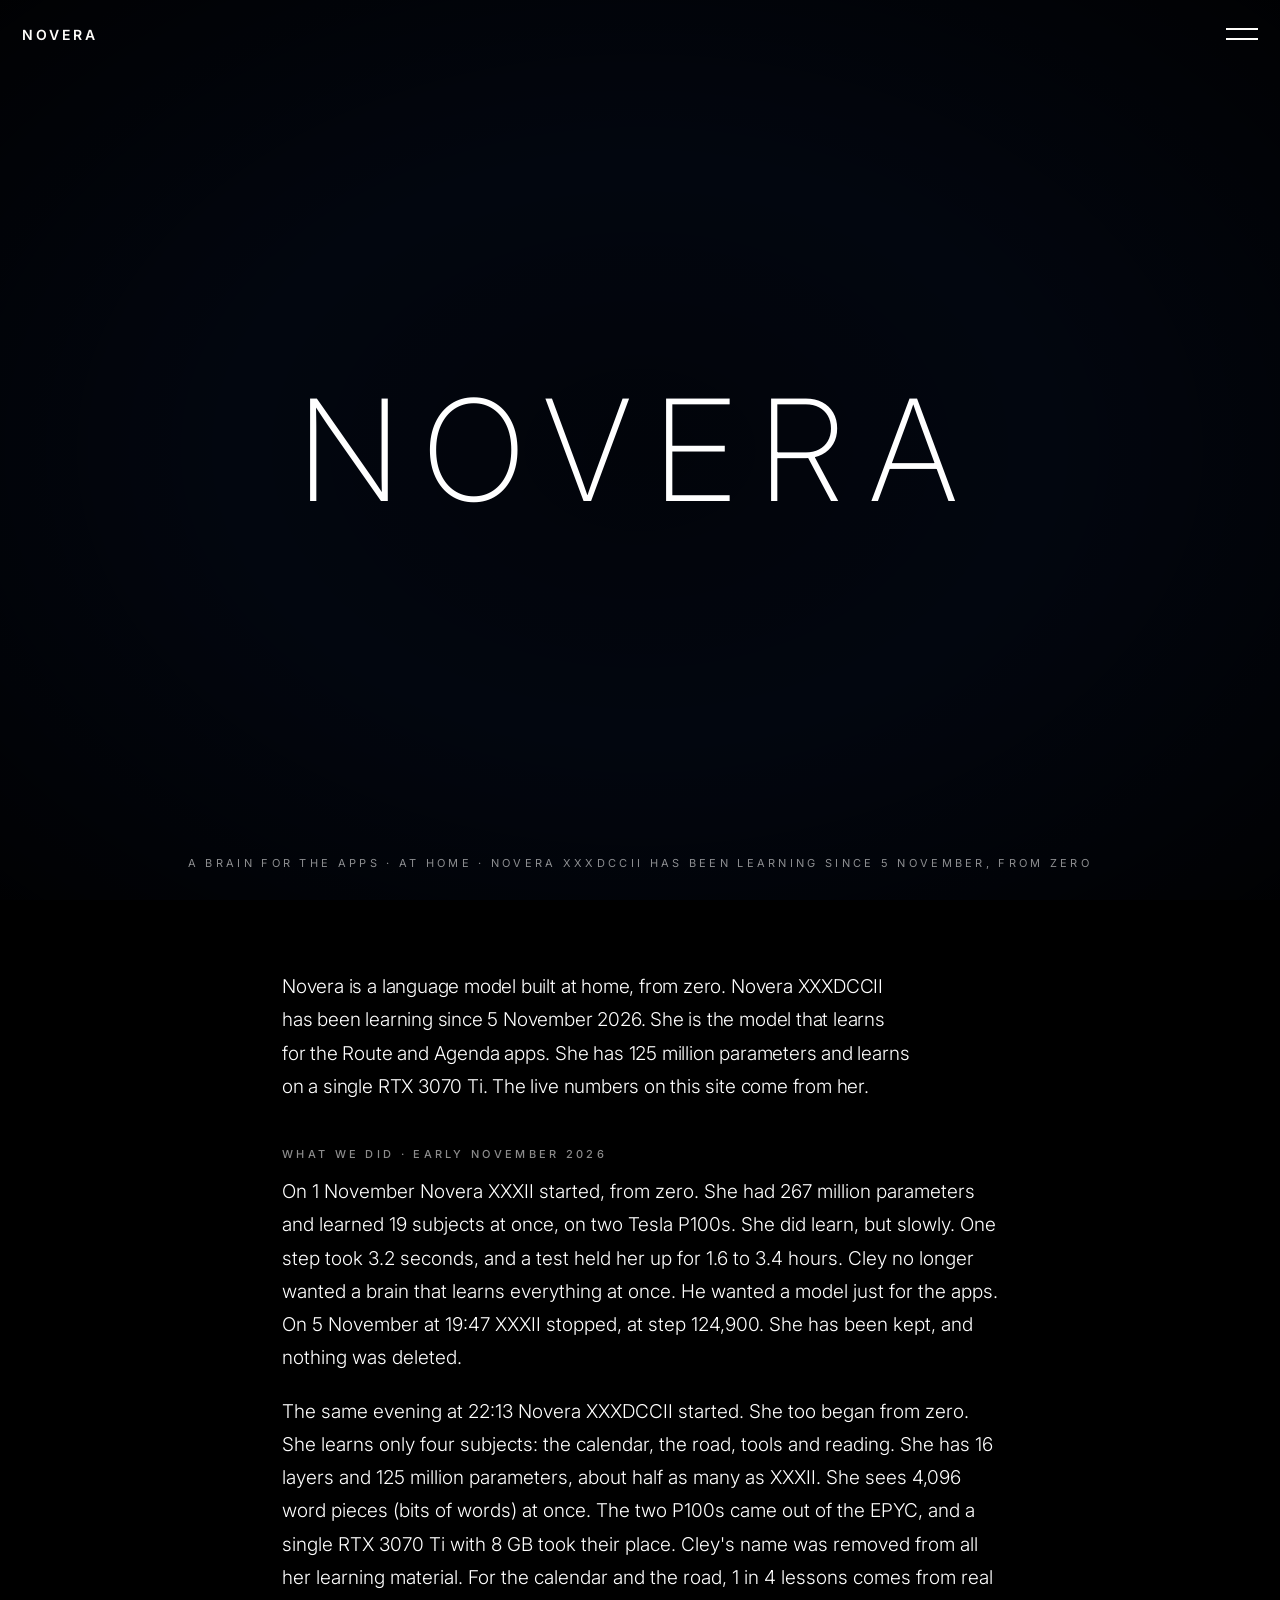
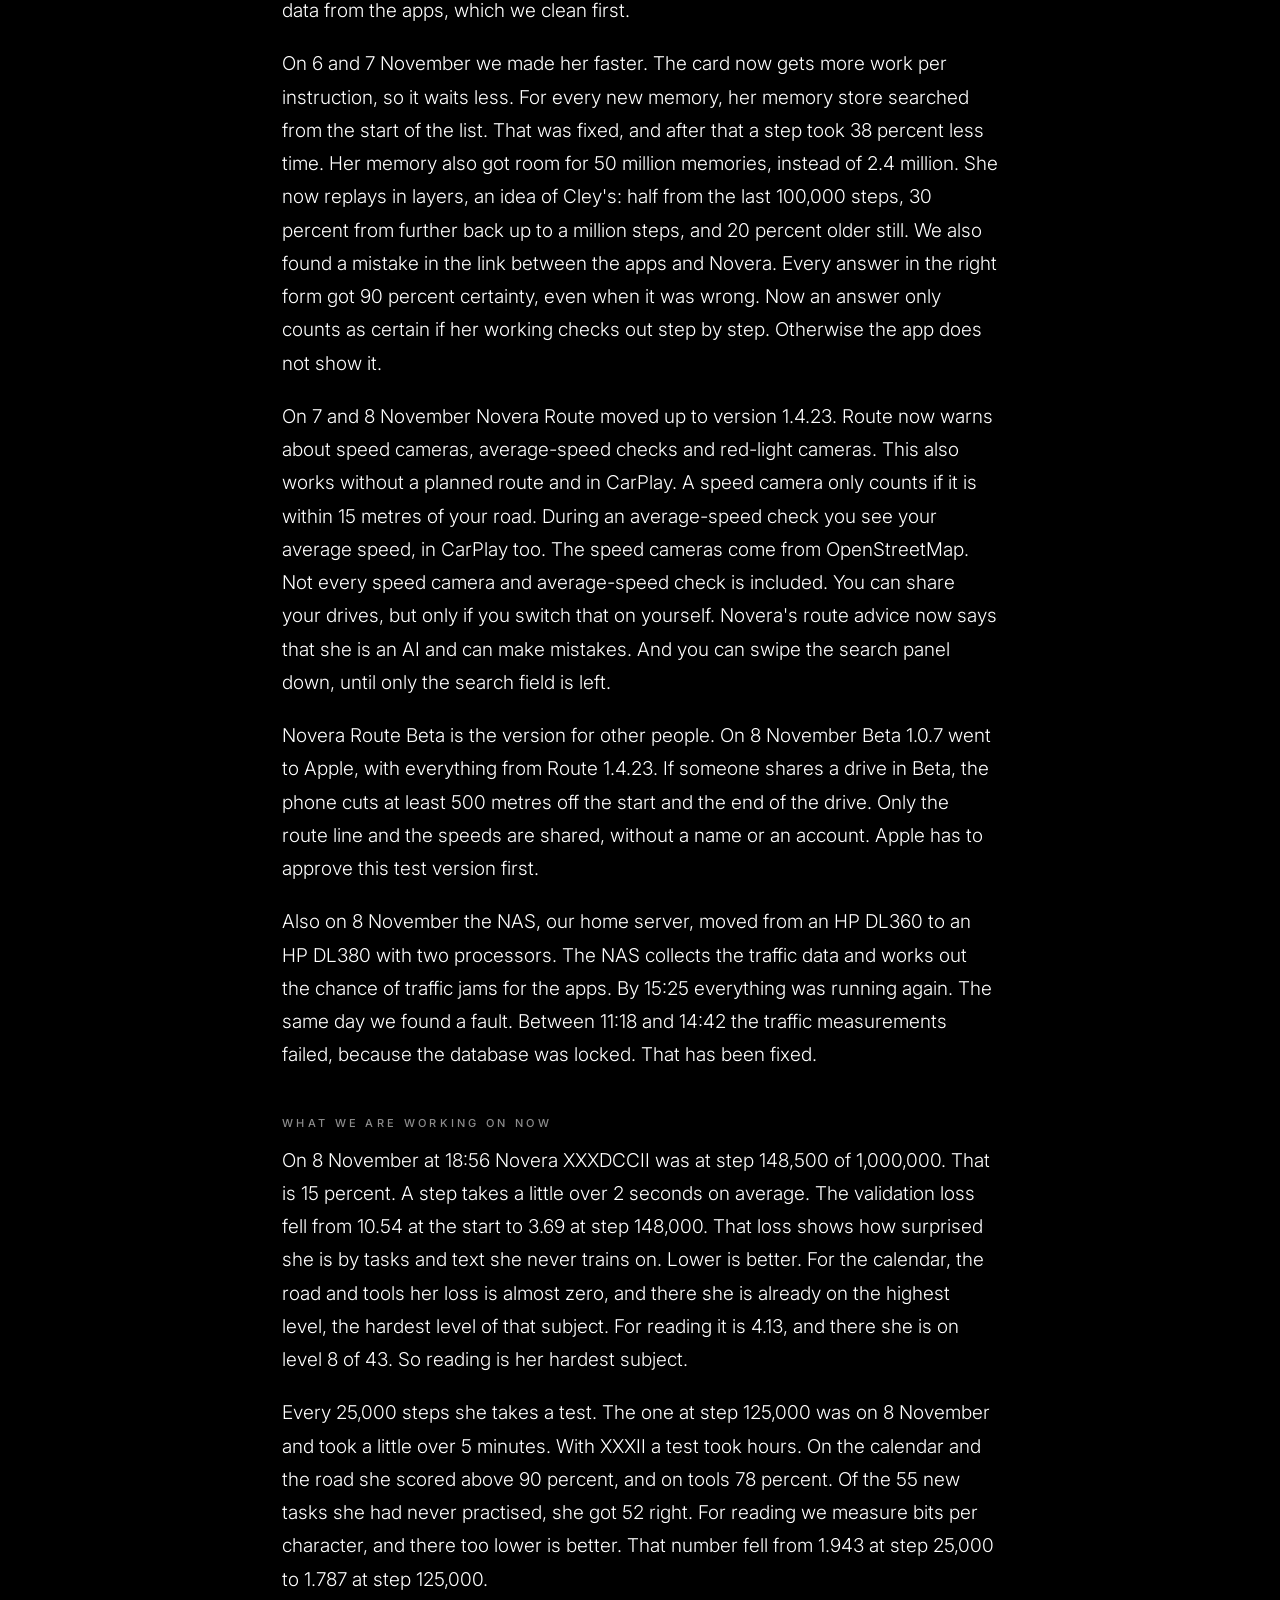
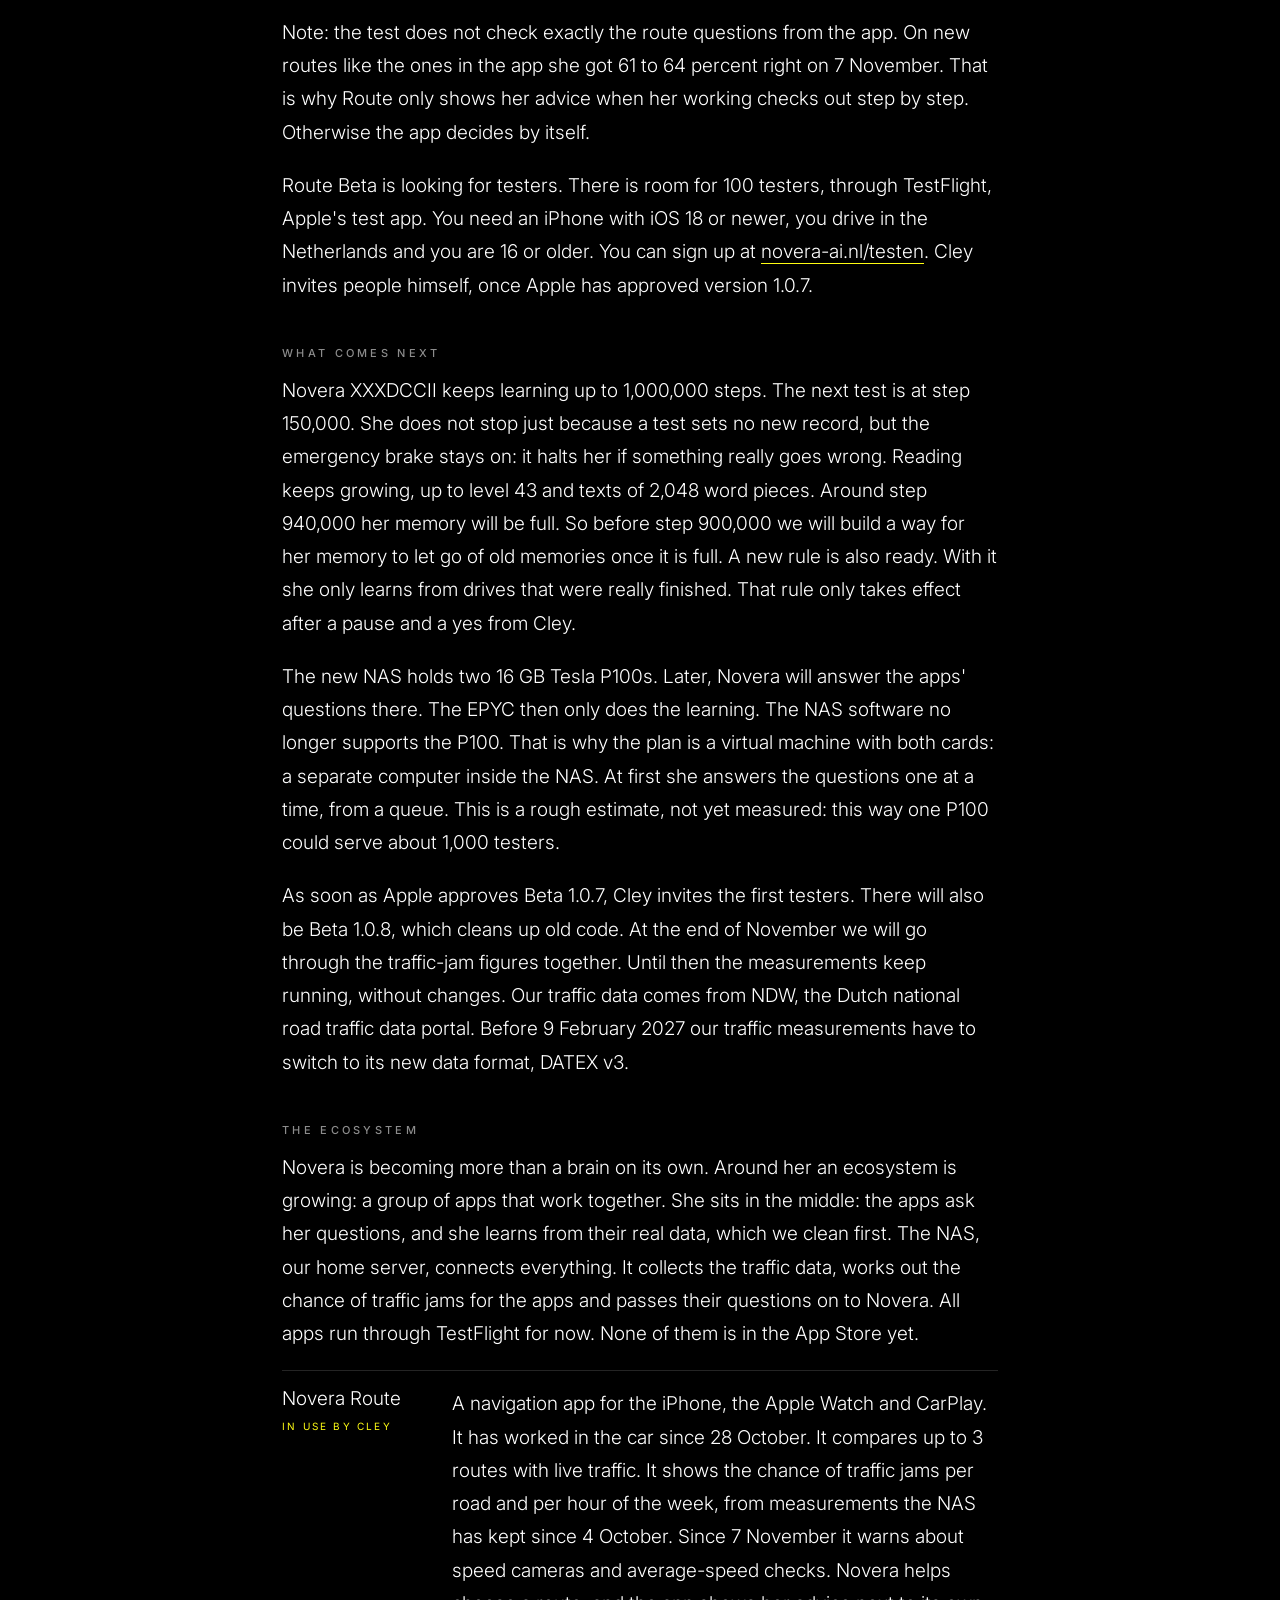
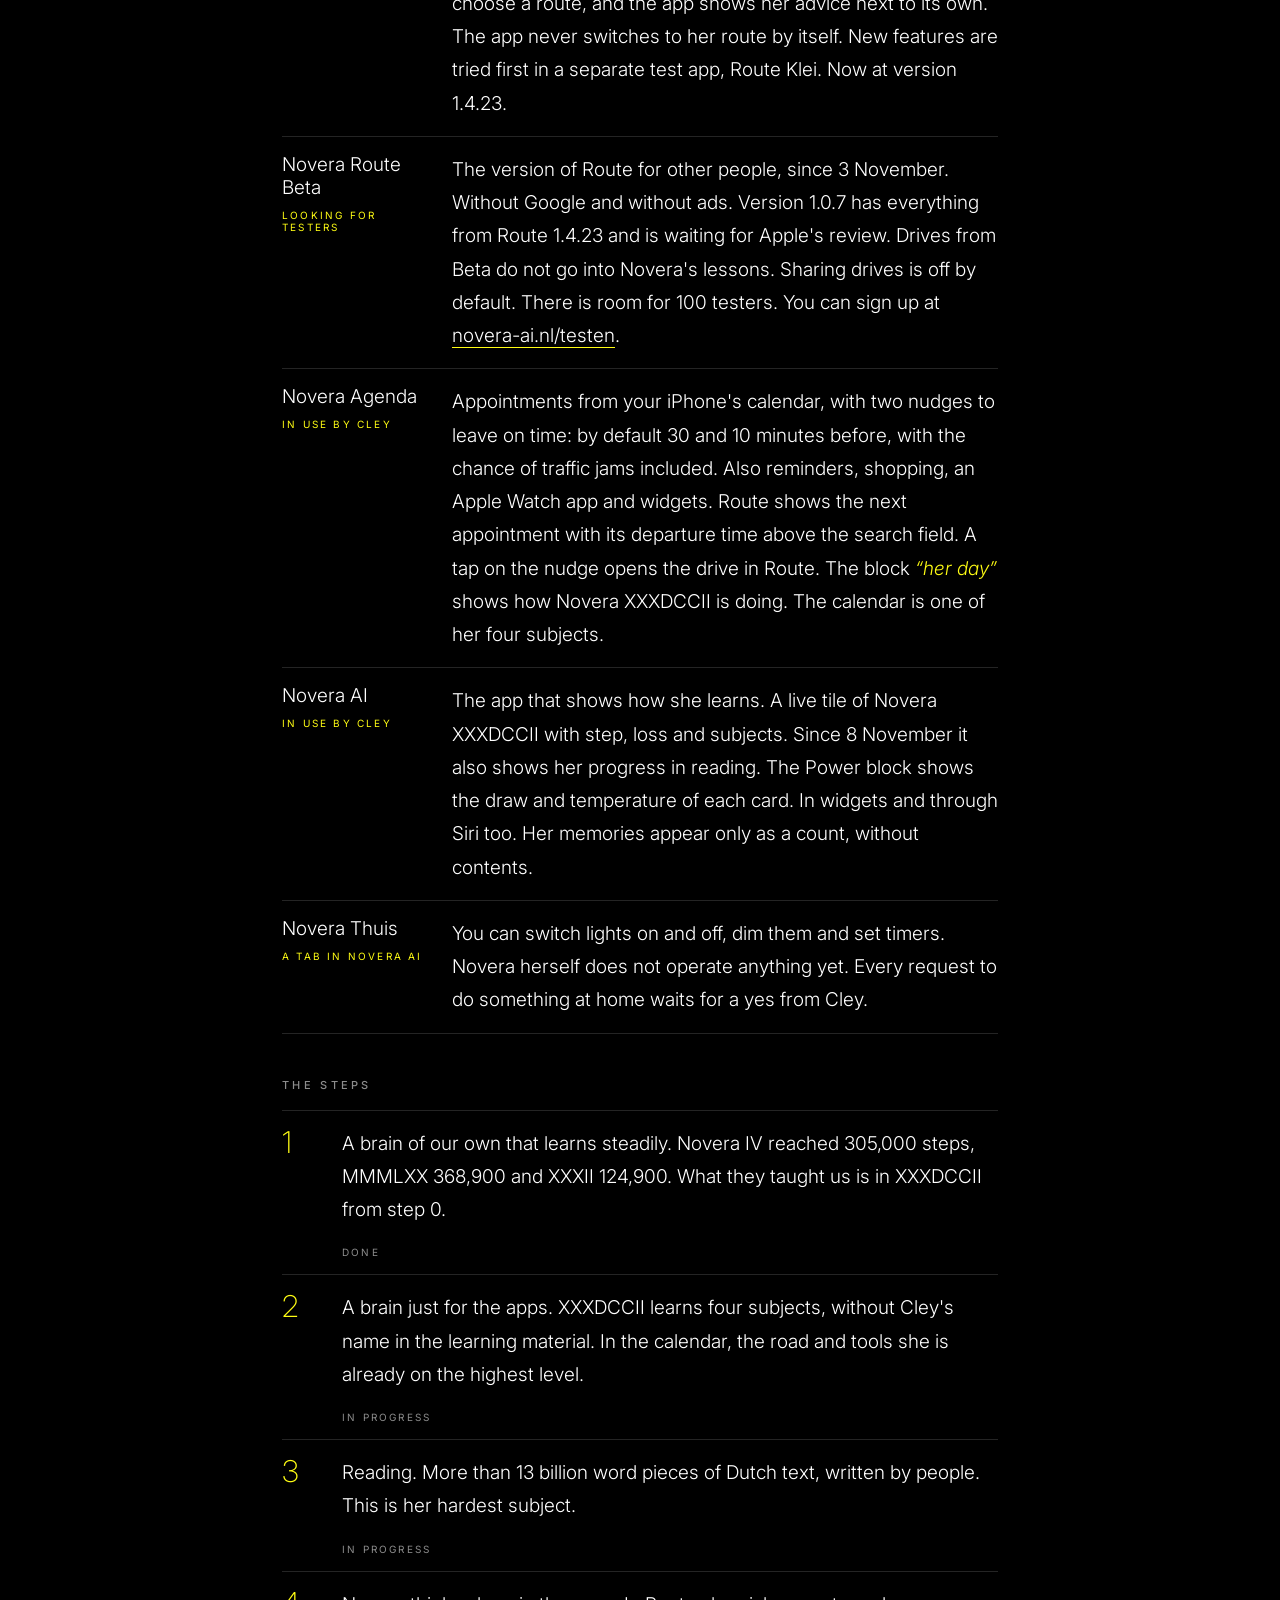
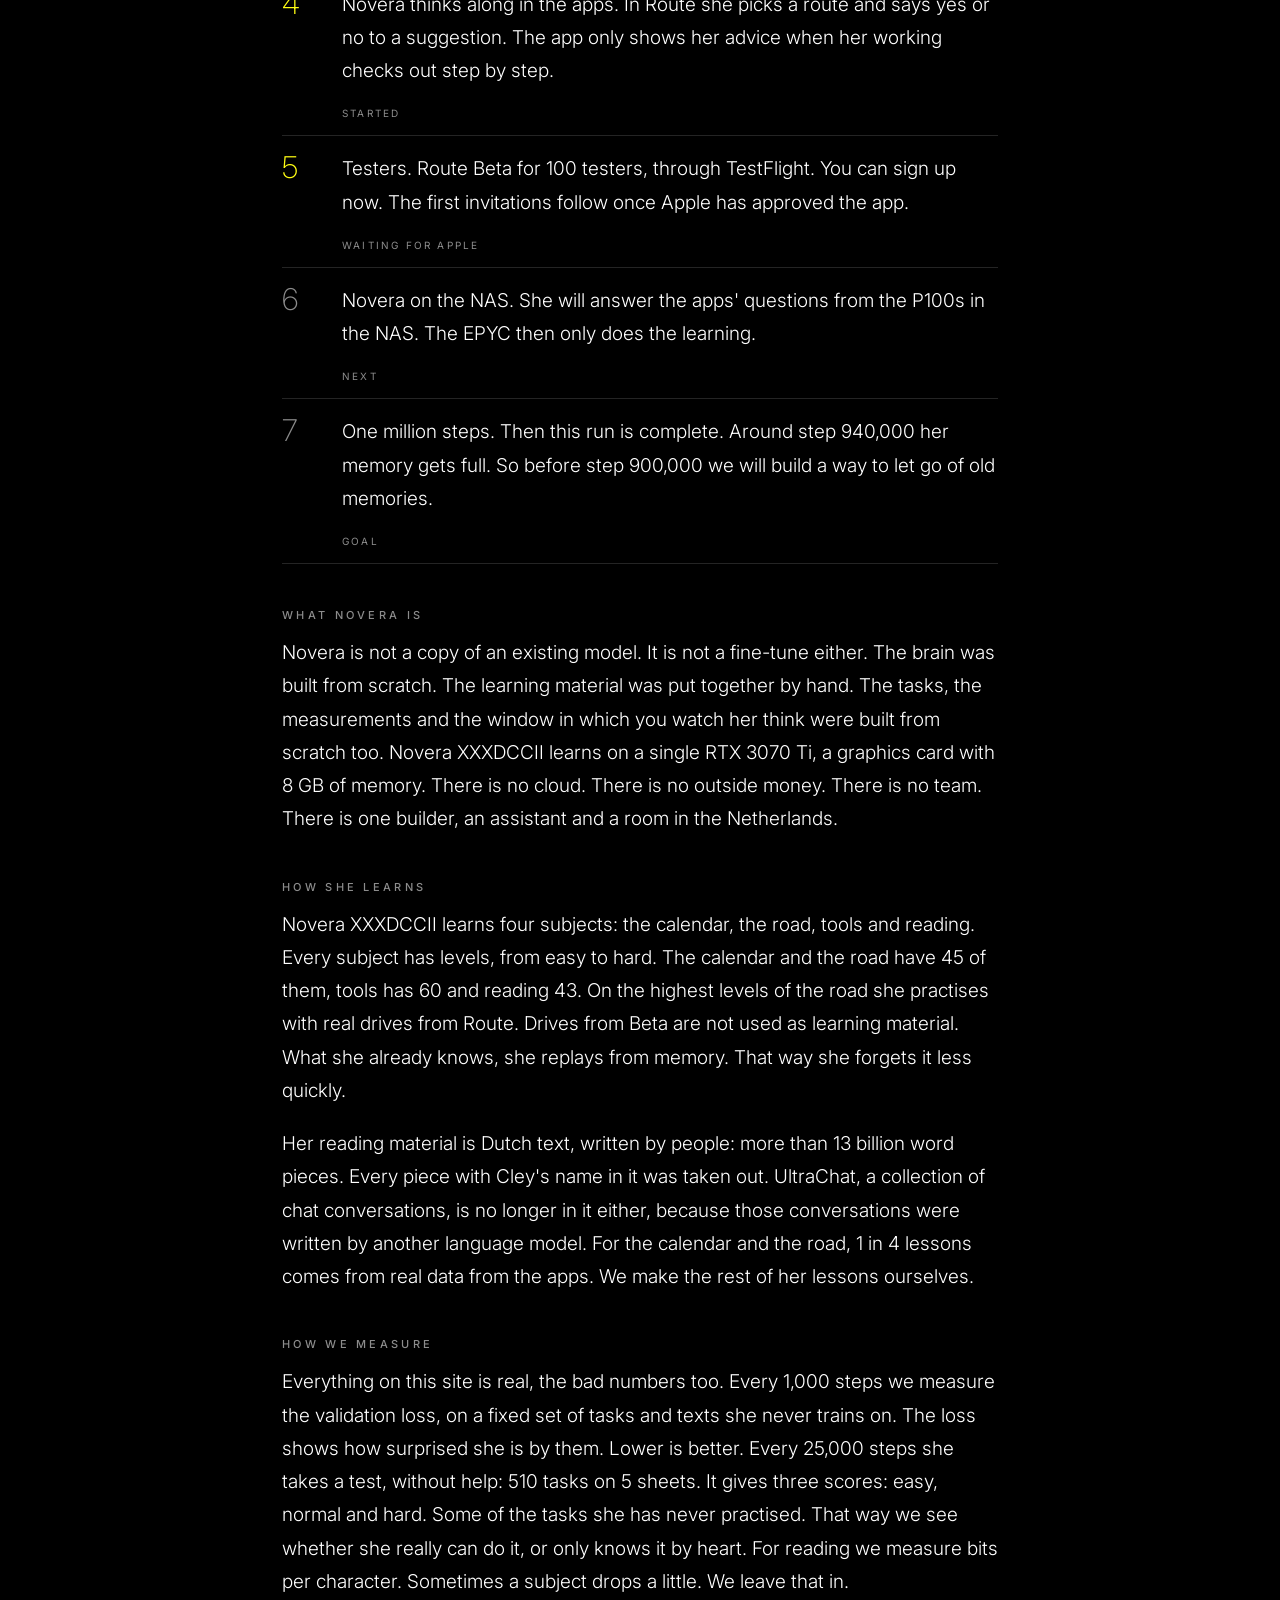
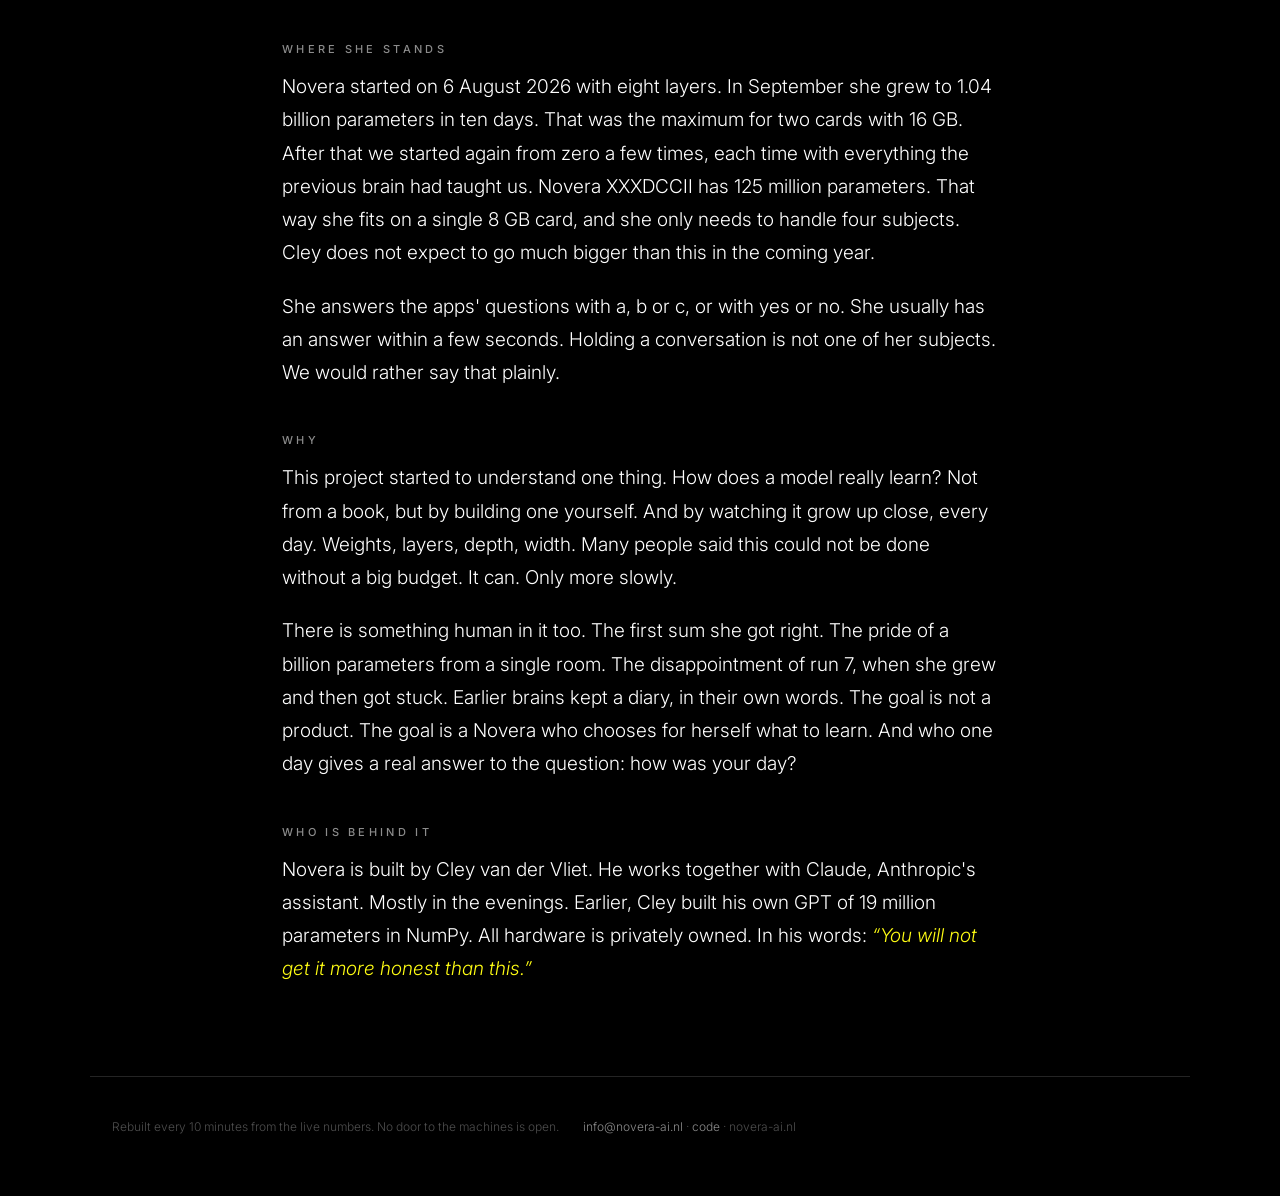
==== commit 81d3cb2e: "Site: aanmelden voor testers kan nu (novera-ai.nl/testen werkt van begin tot eind) Co-Authored-By: C" ====
--- a/index.html
+++ b/index.html
@@ -223,8 +223,8 @@
     <p class="en">Every 25,000 steps she takes a test. The one at step 125,000 was on 8 November and took a little over 5 minutes. With XXXII a test took hours. On the calendar and the road she scored above 90 percent, and on tools 78 percent. Of the 55 new tasks she had never practised, she got 52 right. For reading we measure bits per character, and there too lower is better. That number fell from 1.943 at step 25,000 to 1.787 at step 125,000.</p>
     <p class="nl">Let op: het proefwerk toetst niet precies de routevragen van de app. Op nieuwe routes zoals in de app had ze op 7 november 61 tot 64 procent goed. Daarom toont Route haar advies alleen als haar uitwerking stap voor stap klopt. Anders beslist de app zelf.</p>
     <p class="en">Note: the test does not check exactly the route questions from the app. On new routes like the ones in the app she got 61 to 64 percent right on 7 November. That is why Route only shows her advice when her working checks out step by step. Otherwise the app decides by itself.</p>
-    <p class="nl">Route Beta zoekt testers. Er is plek voor 100 testers, via TestFlight, de testapp van Apple. Je hebt een iPhone met iOS 18 of nieuwer nodig, je rijdt in Nederland en je bent 16 jaar of ouder. Aanmelden kan binnenkort op <a href="/testen/" style="border-bottom:1px solid var(--geel)">novera-ai.nl/testen</a>. Cley nodigt mensen zelf uit zodra Apple versie 1.0.7 heeft goedgekeurd.</p>
-    <p class="en">Route Beta is looking for testers. There is room for 100 testers, through TestFlight, Apple's test app. You need an iPhone with iOS 18 or newer, you drive in the Netherlands and you are 16 or older. Signing up will soon be possible at <a href="/testen/" style="border-bottom:1px solid var(--geel)">novera-ai.nl/testen</a>. Cley invites people himself, once Apple has approved version 1.0.7.</p>
+    <p class="nl">Route Beta zoekt testers. Er is plek voor 100 testers, via TestFlight, de testapp van Apple. Je hebt een iPhone met iOS 18 of nieuwer nodig, je rijdt in Nederland en je bent 16 jaar of ouder. Aanmelden kan op <a href="/testen/" style="border-bottom:1px solid var(--geel)">novera-ai.nl/testen</a>. Cley nodigt mensen zelf uit zodra Apple versie 1.0.7 heeft goedgekeurd.</p>
+    <p class="en">Route Beta is looking for testers. There is room for 100 testers, through TestFlight, Apple's test app. You need an iPhone with iOS 18 or newer, you drive in the Netherlands and you are 16 or older. You can sign up at <a href="/testen/" style="border-bottom:1px solid var(--geel)">novera-ai.nl/testen</a>. Cley invites people himself, once Apple has approved version 1.0.7.</p>
 
     <h3 class="nl">Wat we gaan doen</h3><h3 class="en">What comes next</h3>
     <p class="nl">Novera XXXDCCII leert door tot 1.000.000 stappen. Het volgende proefwerk is bij stap 150.000. Ze stopt niet vanzelf als een proefwerk geen nieuw record geeft, maar de noodrem blijft wel aan: die zet haar stil als er echt iets misgaat. Lezen groeit nog door, tot trede 43 en teksten van 2.048 woorddelen. Rond stap 940.000 zit haar geheugen vol. Vóór stap 900.000 bouwen we daarom een manier waarop haar geheugen oude herinneringen kan loslaten als het vol is. Er staat ook een nieuwe regel klaar. Daarmee leert ze alleen van ritten die echt zijn afgemaakt. Die regel gaat pas in na een pauze en een ja van Cley.</p>
@@ -239,7 +239,7 @@
     <p class="en">Novera is becoming more than a brain on its own. Around her an ecosystem is growing: a group of apps that work together. She sits in the middle: the apps ask her questions, and she learns from their real data, which we clean first. The NAS, our home server, connects everything. It collects the traffic data, works out the chance of traffic jams for the apps and passes their questions on to Novera. All apps run through TestFlight for now. None of them is in the App Store yet.</p>
     <ul class="eco">
       <li><div><b>Novera Route</b><span class="st live"><span class="nl">in gebruik bij Cley</span><span class="en">in use by Cley</span></span></div><div><p class="nl">Een navigatie-app voor de iPhone, de Apple Watch en CarPlay. In de auto werkt hij sinds 28 oktober. Hij vergelijkt tot 3 routes met live verkeer. Hij toont de kans op file per weg en per uur van de week, uit metingen die de NAS sinds 4 oktober bijhoudt. Sinds 7 november waarschuwt hij voor flitspalen en trajectcontroles. Novera denkt mee over de route, en de app toont haar advies naast zijn eigen advies. De app neemt haar advies nooit vanzelf over. Nieuwe functies proberen we eerst uit in een aparte proefapp, Route Klei. Nu op versie 1.4.23.</p><p class="en">A navigation app for the iPhone, the Apple Watch and CarPlay. It has worked in the car since 28 October. It compares up to 3 routes with live traffic. It shows the chance of traffic jams per road and per hour of the week, from measurements the NAS has kept since 4 October. Since 7 November it warns about speed cameras and average-speed checks. Novera helps choose a route, and the app shows her advice next to its own. The app never switches to her route by itself. New features are tried first in a separate test app, Route Klei. Now at version 1.4.23.</p></div></li>
-      <li><div><b>Novera Route Beta</b><span class="st live"><span class="nl">zoekt testers</span><span class="en">looking for testers</span></span></div><div><p class="nl">De versie van Route voor andere mensen, sinds 3 november. Zonder Google en zonder reclame. Versie 1.0.7 heeft alles uit Route 1.4.23 en wacht op de beoordeling van Apple. Ritten uit Beta gaan niet naar Novera's lessen. Ritten delen staat standaard uit. Er is plek voor 100 testers. Aanmelden kan binnenkort op <a href="/testen/" style="border-bottom:1px solid var(--geel)">novera-ai.nl/testen</a>.</p><p class="en">The version of Route for other people, since 3 November. Without Google and without ads. Version 1.0.7 has everything from Route 1.4.23 and is waiting for Apple's review. Drives from Beta do not go into Novera's lessons. Sharing drives is off by default. There is room for 100 testers. Signing up will soon be possible at <a href="/testen/" style="border-bottom:1px solid var(--geel)">novera-ai.nl/testen</a>.</p></div></li>
+      <li><div><b>Novera Route Beta</b><span class="st live"><span class="nl">zoekt testers</span><span class="en">looking for testers</span></span></div><div><p class="nl">De versie van Route voor andere mensen, sinds 3 november. Zonder Google en zonder reclame. Versie 1.0.7 heeft alles uit Route 1.4.23 en wacht op de beoordeling van Apple. Ritten uit Beta gaan niet naar Novera's lessen. Ritten delen staat standaard uit. Er is plek voor 100 testers. Aanmelden kan op <a href="/testen/" style="border-bottom:1px solid var(--geel)">novera-ai.nl/testen</a>.</p><p class="en">The version of Route for other people, since 3 November. Without Google and without ads. Version 1.0.7 has everything from Route 1.4.23 and is waiting for Apple's review. Drives from Beta do not go into Novera's lessons. Sharing drives is off by default. There is room for 100 testers. You can sign up at <a href="/testen/" style="border-bottom:1px solid var(--geel)">novera-ai.nl/testen</a>.</p></div></li>
       <li><div><b>Novera Agenda</b><span class="st live"><span class="nl">in gebruik bij Cley</span><span class="en">in use by Cley</span></span></div><div><p class="nl">Afspraken uit de agenda van je iPhone, met twee seintjes om op tijd te vertrekken: standaard 30 en 10 minuten vooraf, met de kans op file erbij. Ook herinneringen, boodschappen, een Apple Watch-app en widgets. Route toont boven het zoekveld de eerstvolgende afspraak met de vertrektijd. Een tik op het seintje opent de rit in Route. In het blok <q>haar dag</q> staat hoe het met Novera XXXDCCII gaat. De agenda is een van haar vier vakken.</p><p class="en">Appointments from your iPhone's calendar, with two nudges to leave on time: by default 30 and 10 minutes before, with the chance of traffic jams included. Also reminders, shopping, an Apple Watch app and widgets. Route shows the next appointment with its departure time above the search field. A tap on the nudge opens the drive in Route. The block <q>her day</q> shows how Novera XXXDCCII is doing. The calendar is one of her four subjects.</p></div></li>
       <li><div><b>Novera AI</b><span class="st live"><span class="nl">in gebruik bij Cley</span><span class="en">in use by Cley</span></span></div><div><p class="nl">De app die laat zien hoe ze leert. Een live-tegel van Novera XXXDCCII met stap, val en vakken. Sinds 8 november toont de app ook hoe ze groeit in lezen. Het blok Stroom toont per kaart het verbruik en de temperatuur. Ook in widgets en via Siri. Haar herinneringen staan er alleen als aantal in, zonder inhoud.</p><p class="en">The app that shows how she learns. A live tile of Novera XXXDCCII with step, loss and subjects. Since 8 November it also shows her progress in reading. The Power block shows the draw and temperature of each card. In widgets and through Siri too. Her memories appear only as a count, without contents.</p></div></li>
       <li><div><b>Novera Thuis</b><span class="st live"><span class="nl">tabblad in Novera AI</span><span class="en">a tab in Novera AI</span></span></div><div><p class="nl">Je kunt lampen aan- en uitzetten en dimmen, en timers zetten. Novera zelf bedient nog niets. Elk verzoek om thuis iets te doen wacht op een ja van Cley.</p><p class="en">You can switch lights on and off, dim them and set timers. Novera herself does not operate anything yet. Every request to do something at home waits for a yes from Cley.</p></div></li>
@@ -251,7 +251,7 @@
       <li class="nu"><div><p class="nl">Een brein alleen voor de apps. XXXDCCII leert vier vakken, zonder Cleys naam in de lesstof. Bij de agenda, de weg en gereedschap zit ze al op de hoogste trede.</p><p class="en">A brain just for the apps. XXXDCCII learns four subjects, without Cley's name in the learning material. In the calendar, the road and tools she is already on the highest level.</p><span class="st"><span class="nl">nu bezig</span><span class="en">in progress</span></span></div></li>
       <li class="nu"><div><p class="nl">Lezen. Ruim 13 miljard woorddelen Nederlandse tekst, geschreven door mensen. Dit is haar moeilijkste vak.</p><p class="en">Reading. More than 13 billion word pieces of Dutch text, written by people. This is her hardest subject.</p><span class="st"><span class="nl">nu bezig</span><span class="en">in progress</span></span></div></li>
       <li class="nu"><div><p class="nl">Novera denkt mee in de apps. In Route kiest ze een route en zegt ze ja of nee tegen een voorstel. De app toont haar advies alleen als haar uitwerking stap voor stap klopt.</p><p class="en">Novera thinks along in the apps. In Route she picks a route and says yes or no to a suggestion. The app only shows her advice when her working checks out step by step.</p><span class="st"><span class="nl">begonnen</span><span class="en">started</span></span></div></li>
-      <li class="nu"><div><p class="nl">Testers. Route Beta voor 100 testers, via TestFlight. Aanmelden kan binnenkort. De eerste uitnodigingen volgen zodra Apple de app heeft goedgekeurd.</p><p class="en">Testers. Route Beta for 100 testers, through TestFlight. Signing up will be possible soon. The first invitations follow once Apple has approved the app.</p><span class="st"><span class="nl">wacht op Apple</span><span class="en">waiting for Apple</span></span></div></li>
+      <li class="nu"><div><p class="nl">Testers. Route Beta voor 100 testers, via TestFlight. Aanmelden kan al. De eerste uitnodigingen volgen zodra Apple de app heeft goedgekeurd.</p><p class="en">Testers. Route Beta for 100 testers, through TestFlight. You can sign up now. The first invitations follow once Apple has approved the app.</p><span class="st"><span class="nl">wacht op Apple</span><span class="en">waiting for Apple</span></span></div></li>
       <li class=""><div><p class="nl">Novera op de NAS. Ze gaat de vragen van de apps beantwoorden vanaf de P100's in de NAS. De EPYC doet dan alleen nog het leren.</p><p class="en">Novera on the NAS. She will answer the apps' questions from the P100s in the NAS. The EPYC then only does the learning.</p><span class="st"><span class="nl">volgende</span><span class="en">next</span></span></div></li>
       <li class=""><div><p class="nl">Een miljoen stappen. Dan is deze run klaar. Rond stap 940.000 raakt haar geheugen vol. Vóór stap 900.000 bouwen we daarom een manier om oude herinneringen los te laten.</p><p class="en">One million steps. Then this run is complete. Around step 940,000 her memory gets full. So before step 900,000 we will build a way to let go of old memories.</p><span class="st"><span class="nl">doel</span><span class="en">goal</span></span></div></li>
     </ol>
@@ -487,7 +487,7 @@
   ["2026-11-07", 0, "Haar geheugen wordt sneller en groter: een stap kost 38 procent minder tijd, en er is nu ruimte voor 50 miljoen herinneringen, die ze in lagen herhaalt, van nieuw naar oud.", "Her memory becomes faster and bigger: a step takes 38 percent less time, and there is now room for 50 million memories, which she replays in layers from new to old."],
   ["2026-11-08", 0, "Proefwerk 125.000 in ruim 5 minuten. De agenda en de weg boven de 90 procent, gereedschap 78 procent. Lezen: 1,787 bits per teken, haar beste tot nu.", "Test 125,000 in a little over 5 minutes. The calendar and the road above 90 percent, tools 78 percent. Reading: 1.787 bits per character, her best so far."],
   ["2026-11-08", 0, "De NAS verhuist naar een HP DL380 met twee processors. Er zitten twee Tesla P100's in, zodat Novera later de vragen van de apps vanaf de NAS kan beantwoorden.", "The NAS moves to an HP DL380 with two processors. It holds two Tesla P100s, so that Novera can later answer the apps' questions from the NAS."],
-  ["2026-11-08", 0, "Route Beta 1.0.7 gaat naar Apple, met flitspalen en ritten delen met toestemming. Op <a href='/testen/' style='border-bottom:1px solid var(--geel)'>novera-ai.nl/testen</a> kun je je binnenkort aanmelden als tester. Er is plek voor 100.", "Route Beta 1.0.7 goes to Apple, with speed cameras, and sharing your drives if you switch it on. Soon you can sign up as a tester at <a href='/testen/' style='border-bottom:1px solid var(--geel)'>novera-ai.nl/testen</a>. There is room for 100."],
+  ["2026-11-08", 0, "Route Beta 1.0.7 gaat naar Apple, met flitspalen en ritten delen met toestemming. Op <a href='/testen/' style='border-bottom:1px solid var(--geel)'>novera-ai.nl/testen</a> kun je je aanmelden als tester. Er is plek voor 100.", "Route Beta 1.0.7 goes to Apple, with speed cameras, and sharing your drives if you switch it on. You can sign up as a tester at <a href='/testen/' style='border-bottom:1px solid var(--geel)'>novera-ai.nl/testen</a>. There is room for 100."],
 ];
 const STAP_DATUM = [[581500, "2026-09-08"], [600000, "2026-09-12"], [614321, "2026-09-17"], [616470, "2026-09-18"]];
 function datumVanStap(s) {
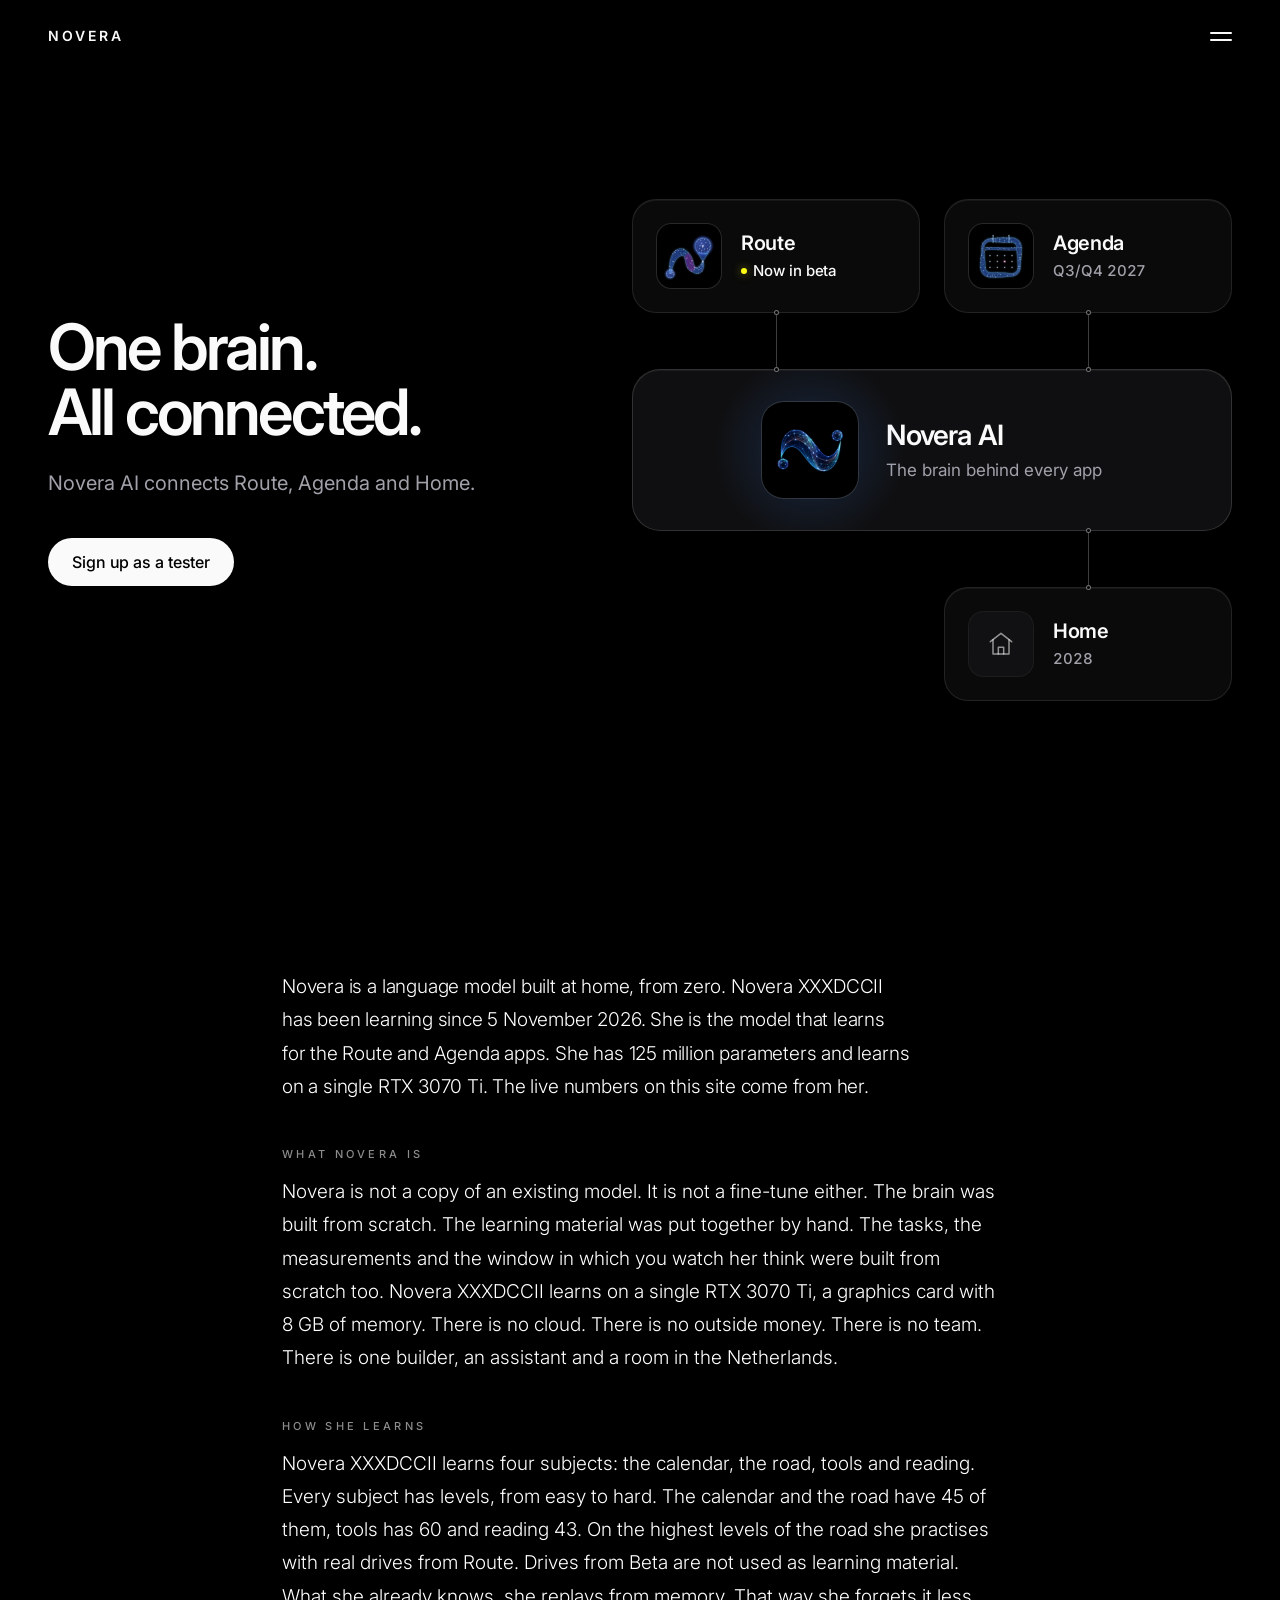
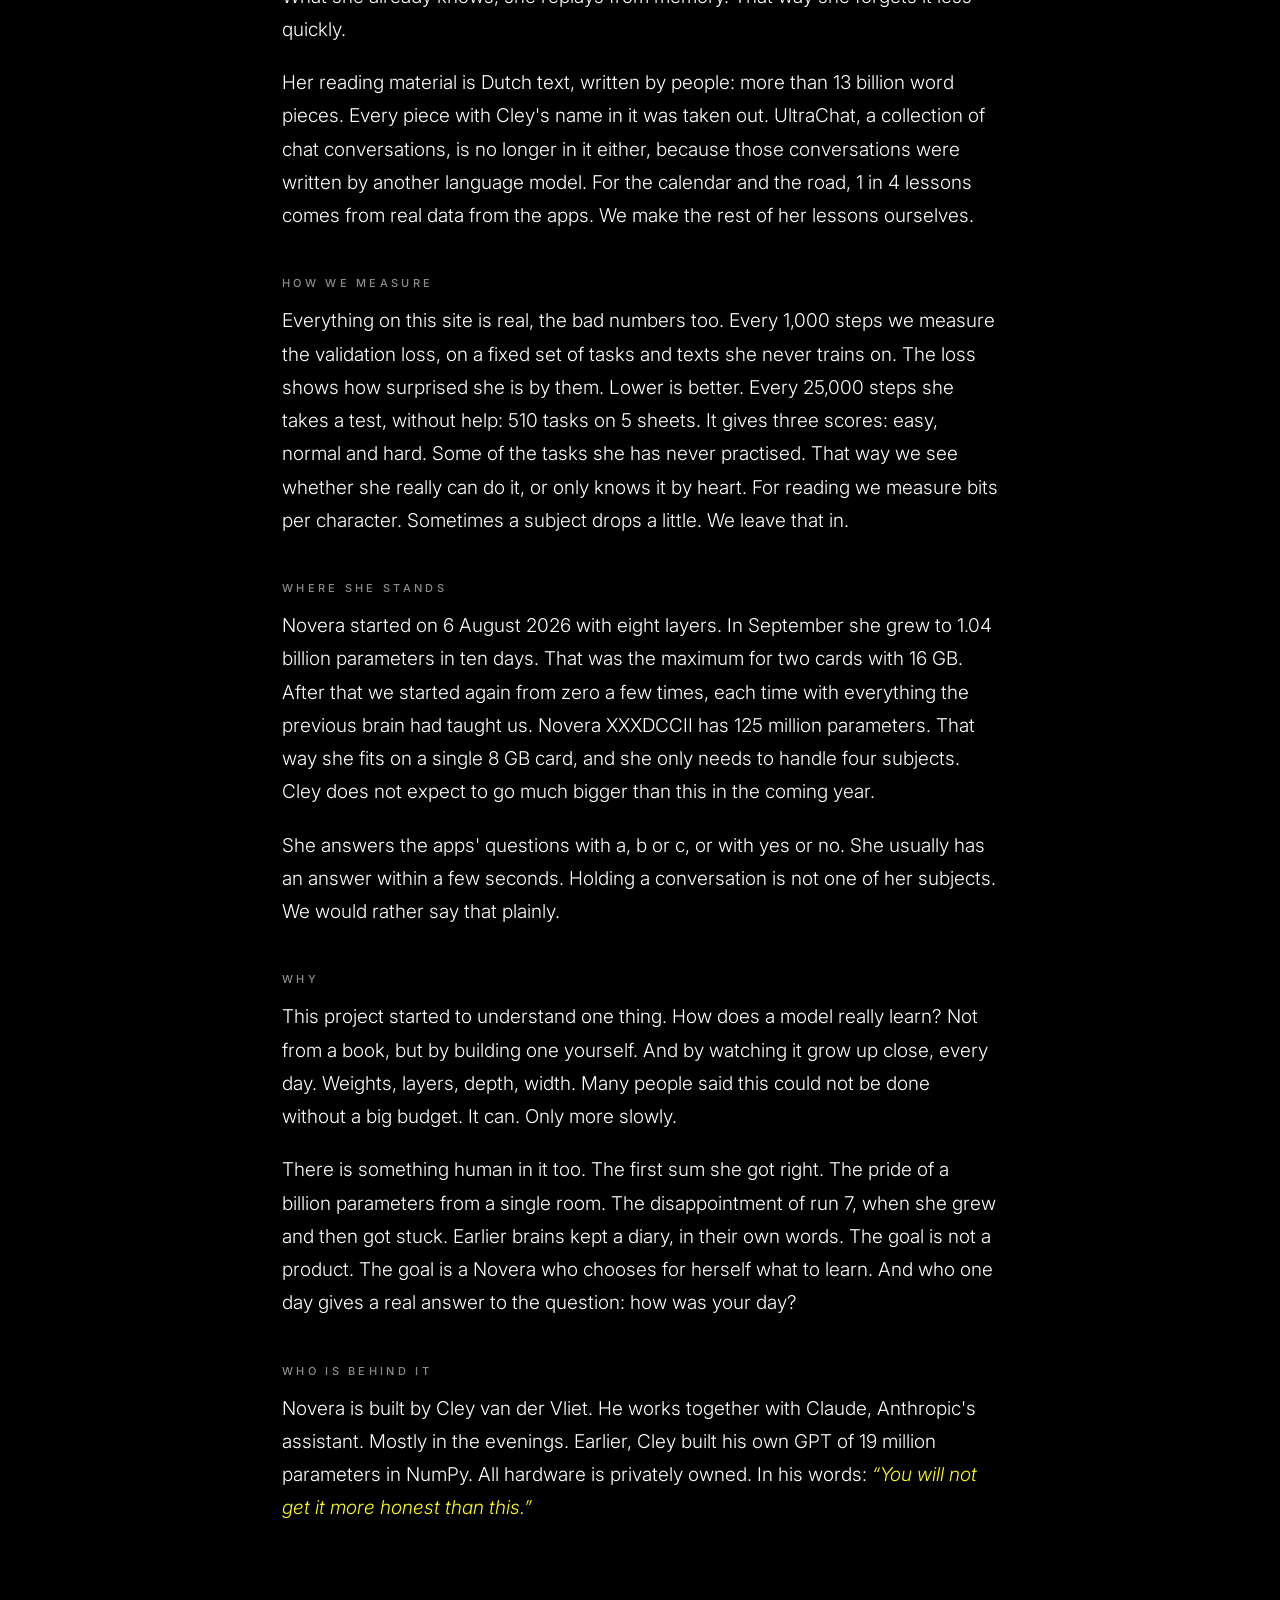
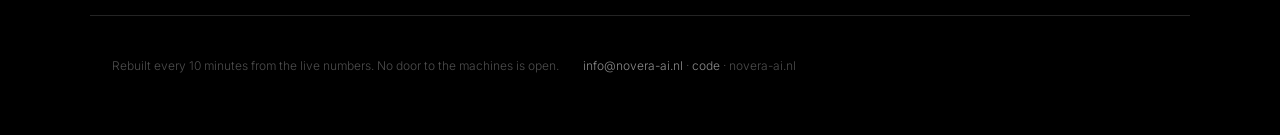
==== commit b93fa859: "Site: roadmap als eerste scherm (Kern) + oud nieuws van 8 nov eruit - Eerste scherm: "Eén brein. All" ====
--- a/index.html
+++ b/index.html
@@ -26,24 +26,28 @@
 a{color:inherit;text-decoration:none}
 :focus-visible{outline:1px solid var(--geel);outline-offset:4px}
 
-/* kop: logo links, menu rechts */
-.kop{position:fixed;inset:0 0 auto 0;z-index:20;display:flex;align-items:center;justify-content:space-between;padding:22px 22px;mix-blend-mode:difference}
-.logo{font:600 14px var(--breed);letter-spacing:.22em;text-transform:uppercase}
-.knop{background:none;border:0;color:#fff;cursor:pointer;padding:10px;margin:-10px;width:52px;height:44px;position:relative}
-.knop i{position:absolute;left:10px;right:10px;height:1.5px;background:#fff;transition:transform .35s,opacity .25s,top .35s}
-.knop i:nth-child(1){top:16px}.knop i:nth-child(2){top:26px}
-body.menu-open .knop i:nth-child(1){top:21px;transform:rotate(45deg)}
-body.menu-open .knop i:nth-child(2){top:21px;transform:rotate(-45deg)}
-
-/* het menu: hele scherm, zwart, midden */
-.menu{position:fixed;inset:0;z-index:15;background:#000;display:flex;flex-direction:column;align-items:center;justify-content:center;gap:22px;opacity:0;visibility:hidden;transition:opacity .4s,visibility .4s}
+/* kop: logo links, menu rechts. Maten van de Kern: zelfde kolom als de inhoud (.kern-wrap) */
+.kop{position:fixed;inset:0 0 auto 0;z-index:20;height:var(--kern-kop-h);color:var(--kern-ink);mix-blend-mode:difference}
+body.kern-op-novera .kop{position:absolute}   /* op Novera scrolt de kop mee, zoals in de Kern */
+body.menu-open .kop{position:fixed}
+.kern-kop-in{height:100%;display:flex;align-items:center;justify-content:space-between}
+.logo{font:600 14px/1 var(--breed);letter-spacing:.22em;text-transform:uppercase;padding:8px 0}
+.knop{position:relative;width:44px;height:44px;margin-right:-11px;padding:0;border:0;background:none;color:inherit;cursor:pointer;border-radius:10px}
+.knop i{position:absolute;left:11px;width:22px;height:1.5px;background:currentColor;border-radius:1px;transition:transform .3s var(--kern-ease),top .3s var(--kern-ease)}
+.knop i:nth-child(1){top:18px}.knop i:nth-child(2){top:25px}
+body.menu-open .knop i:nth-child(1){top:21.25px;transform:rotate(45deg)}
+body.menu-open .knop i:nth-child(2){top:21.25px;transform:rotate(-45deg)}
+
+/* het menu: hele scherm, zwart; links in de kolom van de inhoud, taal als schakelaar (zoals de Kern) */
+.menu{position:fixed;inset:0;z-index:15;background:var(--zwart);opacity:0;visibility:hidden;transition:opacity .25s ease,visibility .25s}
 body.menu-open .menu{opacity:1;visibility:visible}
-.menu a{font:300 clamp(17px,2.6vw,24px) var(--breed);letter-spacing:.28em;text-transform:uppercase;padding:4px 10px;opacity:.9;transform:translateY(10px);transition:transform .5s,opacity .5s}
-body.menu-open .menu a{transform:none}
-.menu a.aan{color:var(--geel)}
-.menu .taal{position:absolute;bottom:34px;display:flex;gap:26px}
-.menu .taal button{background:none;border:0;color:var(--dof);font:400 12px var(--breed);letter-spacing:.3em;cursor:pointer;padding:6px}
-.menu .taal button.aan{color:#fff;border-bottom:1px solid var(--geel)}
+.kern-menu-in{height:100%;display:flex;flex-direction:column;justify-content:space-between;padding-top:calc(var(--kern-kop-h) + 24px);padding-bottom:max(32px,env(safe-area-inset-bottom))}
+.kern-menu-links{margin:0;padding:0;list-style:none}
+.kern-menu-links a{display:block;padding:6px 0;font:600 32px/1.2 var(--kern-sans);letter-spacing:-.028em;color:var(--kern-ink2);transition:color .15s}
+.kern-menu-links a:hover,.kern-menu-links a.aan{color:var(--kern-ink)}
+.taal{display:inline-flex;align-self:flex-start;padding:3px;border:1px solid var(--kern-rand2);border-radius:999px}
+.taal button{height:32px;min-width:52px;padding:0 14px;border:0;border-radius:999px;background:none;color:var(--kern-ink2);font:500 13px/1 var(--kern-sans);letter-spacing:.02em;cursor:pointer}
+.taal button.aan{background:var(--kern-ink);color:#000}
 
 /* pagina's */
 .pagina{display:none}
@@ -155,106 +159,292 @@
 .machine .n{color:var(--dof);font-size:13px}
 
 /* ecosysteem */
-.eco{list-style:none;padding:0;margin:18px 0 8px;border-top:1px solid var(--lijn)}
-.eco li{display:grid;grid-template-columns:150px 1fr;gap:6px 20px;padding:16px 0;border-bottom:1px solid var(--lijn)}
-.eco b{font:300 19px var(--sier);display:block}
-.eco .st{display:block;margin-top:4px;font:400 10px var(--breed);letter-spacing:.22em;text-transform:uppercase;color:var(--dof);padding-top:6px}
-.eco .st.live{color:var(--geel)}
-.eco p{margin:0}
-ol.stappen{list-style:none;counter-reset:s;padding:0;margin:18px 0 8px;border-top:1px solid var(--lijn)}
-ol.stappen li{counter-increment:s;display:grid;grid-template-columns:44px 1fr;gap:6px 16px;padding:16px 0;border-bottom:1px solid var(--lijn)}
-ol.stappen li::before{content:counter(s);font:200 30px var(--sier);line-height:1;color:var(--dof)}
-ol.stappen li.klaar::before,ol.stappen li.nu::before{color:var(--geel)}
-ol.stappen .st{display:block;font:400 10px var(--breed);letter-spacing:.22em;text-transform:uppercase;color:var(--dof);margin-top:6px}
-@media (max-width:600px){.eco li{grid-template-columns:1fr}}
 footer{max-width:1100px;margin:0 auto;padding:40px 22px 60px;color:var(--dof2);font-size:12px;border-top:1px solid var(--lijn);display:flex;flex-wrap:wrap;gap:8px 24px}
 footer a{color:var(--dof)}
 @media (max-width:600px){.balk{grid-template-columns:88px 1fr 42px}ul.dagboek li,.moment{grid-template-columns:1fr}.held{min-height:100svh}}
+
+/* ===== Kern: het eerste scherm (kern + drie tegels). Alles heet kern-…, zodat niets botst met de rest van de site ===== */
+:root{
+  --kern-ink:#fafafa;
+  --kern-ink2:#a1a1aa;          /* 7.6:1 op zwart */
+  --kern-vlak:#0a0a0a;          /* tegel */
+  --kern-vlak2:#0f0f11;         /* kern-tegel, iets hoger */
+  --kern-rand:rgba(255,255,255,.10);
+  --kern-rand2:rgba(255,255,255,.14);
+  --kern-licht:inset 0 1px 0 rgba(255,255,255,.05);   /* haarfijne bovenrand-glans */
+  --kern-draad:rgba(255,255,255,.24);
+  --kern-geel:#fffd13;
+  --kern-sans:"Inter",-apple-system,BlinkMacSystemFont,"Helvetica Neue",Arial,sans-serif;
+  --kern-ease:cubic-bezier(.2,.7,.2,1);
+  --kern-goot:20px;
+  --kern-kop-h:64px;            /* hoogte van de site-kop; kop, menu en held gebruiken deze maten */
+}
+.kern-held{font:400 16px/1.5 var(--kern-sans);color:var(--kern-ink);-moz-osx-font-smoothing:grayscale;-webkit-text-size-adjust:100%;text-size-adjust:100%}
+:where(.kern-held) *,:where(.kern-held) *::before,:where(.kern-held) *::after{box-sizing:border-box}
+:where(.kern-held) :where(h1,h2,p){margin:0}
+:where(.kern-held) :focus-visible{outline:2px solid var(--kern-ink);outline-offset:3px;border-radius:6px}
+
+.kern-wrap{width:100%;max-width:1240px;margin-inline:auto;padding-inline:max(var(--kern-goot),env(safe-area-inset-left))}
+
+/* held */
+.kern-held{min-height:100vh;min-height:100svh;padding-top:calc(var(--kern-kop-h) + 24px);padding-bottom:32px}
+.kern-kop1{font:600 38px/1.05 var(--kern-sans);letter-spacing:-.036em}
+.kern-sub{margin-top:16px;max-width:34em;font-size:16px;line-height:1.45;color:var(--kern-ink2);text-wrap:pretty}
+.kern-acties{margin-top:24px;display:flex}
+.kern-btn{display:inline-flex;align-items:center;height:44px;padding:0 20px;border-radius:999px;background:var(--kern-ink);color:#000;font:500 15px/1 var(--kern-sans);letter-spacing:-.006em;transition:background .15s}
+.kern-btn:hover{background:#d4d4d8}
+
+/* roadmap: twee kolommen, kern over de volle breedte */
+.kern-rm{
+  --kern-cg:12px;      /* kolomafstand */
+  --kern-rg:32px;      /* rijafstand = lengte van de draad */
+  margin-top:40px;
+  display:grid;
+  grid-template-columns:minmax(0,1fr) minmax(0,1fr);
+  grid-template-rows:auto var(--kern-rg) auto var(--kern-rg) auto;
+  column-gap:var(--kern-cg);
+}
+.kern-t-route {grid-area:1/1}
+.kern-t-agenda{grid-area:1/2}
+.kern-l-route {grid-area:2/1}
+.kern-l-agenda{grid-area:2/2}
+.kern-kern    {grid-area:3/1/4/3}
+.kern-l-thuis {grid-area:4/2}
+.kern-t-thuis {grid-area:5/2}
+
+.kern-tegel{display:flex;align-items:center;gap:12px;min-width:0;padding:12px;background:var(--kern-vlak);border:1px solid var(--kern-rand);border-radius:22px;box-shadow:var(--kern-licht)}
+.kern-tekst{min-width:0}
+.kern-naam{font:600 17px/1.2 var(--kern-sans);letter-spacing:-.016em;color:var(--kern-ink)}
+.kern-status{margin-top:4px;display:flex;align-items:center;gap:6px;font:500 13px/1.3 var(--kern-sans);color:var(--kern-ink2);font-variant-numeric:tabular-nums;letter-spacing:-.004em;white-space:nowrap}
+.kern-status.kern-nu{color:var(--kern-ink)}
+.kern-punt{flex:none;width:6px;height:6px;border-radius:50%;background:var(--kern-geel);box-shadow:0 0 8px rgba(255,253,19,.5)}
+
+.kern-icoon{display:block;flex:none;width:44px;height:44px;border-radius:22.5%;box-shadow:0 0 0 1px rgba(255,255,255,.12);background:#000}
+.kern-icoon.kern-leeg{display:grid;place-items:center;background:#111113;color:rgba(255,255,255,.55);box-shadow:0 0 0 1px rgba(255,255,255,.08)}
+.kern-icoon.kern-leeg svg{width:50%;height:50%;display:block}
+
+/* de kern */
+.kern-kern{position:relative;overflow:hidden;justify-content:center;gap:16px;padding:20px;background:var(--kern-vlak2);border-color:var(--kern-rand2);border-radius:26px}
+.kern-icoon-vak{position:relative;flex:none;display:block}
+.kern-icoon-vak::before{content:"";position:absolute;inset:-50%;border-radius:50%;background:radial-gradient(closest-side,rgba(64,140,255,.28),rgba(64,140,255,.09) 55%,rgba(64,140,255,0));pointer-events:none}
+.kern-kern .kern-icoon{position:relative;width:56px;height:56px}
+.kern-kern .kern-naam{font-size:20px;letter-spacing:-.022em}
+.kern-kern .kern-status{margin-top:4px;font-size:14px;font-weight:400;white-space:normal;text-wrap:balance}
+
+/* draden: 1px, op een hele pixel, met een poortje aan elk eind */
+.kern-lijn{justify-self:start;margin-left:50%;margin-left:round(down,50%,1px);width:1px;height:100%;background:var(--kern-draad);position:relative;z-index:1}
+.kern-lijn::before,.kern-lijn::after{content:"";position:absolute;left:-2px;width:5px;height:5px;border-radius:50%;background:#000;box-shadow:inset 0 0 0 1px rgba(255,255,255,.45)}
+.kern-lijn::before{top:-3px}
+.kern-lijn::after{bottom:-3px}
+
+/* desktop */
+@media (min-width:1000px){
+  :root{--kern-goot:48px;--kern-kop-h:72px}
+  .kern-wrap{max-width:1320px}
+  .kern-held{
+    display:grid;grid-template-columns:minmax(0,520px) minmax(0,600px);column-gap:48px;
+    justify-content:space-between;align-items:center;
+    padding-top:var(--kern-kop-h);padding-bottom:var(--kern-kop-h);
+  }
+  .kern-kop1{font-size:64px;line-height:1.02;letter-spacing:-.044em}
+  .kern-sub{margin-top:24px;font-size:20px;line-height:1.5}
+  .kern-acties{margin-top:40px}
+  .kern-btn{height:48px;padding:0 24px;font-size:16px}
+  .kern-rm{--kern-cg:24px;--kern-rg:56px;margin-top:0}
+  .kern-tegel{gap:20px;padding:24px;border-radius:24px}
+  .kern-icoon{width:64px;height:64px}
+  .kern-naam{font-size:20px}
+  .kern-status{margin-top:6px;font-size:15px}
+  .kern-kern{gap:28px;padding:32px;border-radius:28px}
+  .kern-kern .kern-icoon{width:96px;height:96px}
+  .kern-kern .kern-naam{font-size:28px;letter-spacing:-.028em}
+  .kern-kern .kern-status{margin-top:6px;font-size:17px}
+}
+/* kleiner bureaublad: zelfde opzet, iets compacter */
+@media (min-width:1000px) and (max-width:1279px){
+  .kern-held{grid-template-columns:minmax(0,400px) minmax(0,500px)}
+  .kern-kop1{font-size:50px}
+  .kern-sub{font-size:18px}
+  .kern-rm{--kern-rg:48px}
+  .kern-tegel{gap:16px;padding:20px;border-radius:22px}
+  .kern-icoon{width:56px;height:56px}
+  .kern-naam{font-size:18px}
+  .kern-status{font-size:14px}
+  .kern-kern{gap:24px;padding:28px;border-radius:26px}
+  .kern-kern .kern-icoon{width:80px;height:80px}
+  .kern-kern .kern-naam{font-size:24px}
+  .kern-kern .kern-status{font-size:16px}
+}
+/* tablet: tekst boven, kaart eronder, samen verticaal in het midden */
+@media (min-width:640px) and (max-width:999px){
+  :root{--kern-goot:40px}
+  .kern-wrap{max-width:800px}
+  .kern-held{
+    display:flex;flex-direction:column;justify-content:center;
+    padding-top:calc(var(--kern-kop-h) + 24px);padding-bottom:calc(var(--kern-kop-h) + 8px);
+  }
+  .kern-kop1{font-size:56px;line-height:1.03;letter-spacing:-.042em}
+  .kern-sub{margin-top:20px;font-size:19px}
+  .kern-acties{margin-top:32px}
+  .kern-btn{height:48px;padding:0 24px;font-size:16px}
+  .kern-rm{--kern-cg:16px;--kern-rg:48px;margin-top:64px}
+  .kern-tegel{gap:20px;padding:24px;border-radius:26px}
+  .kern-icoon{width:64px;height:64px}
+  .kern-naam{font-size:20px}
+  .kern-status{margin-top:6px;font-size:15px}
+  .kern-kern{gap:28px;padding:28px;border-radius:30px}
+  .kern-kern .kern-icoon{width:88px;height:88px}
+  .kern-kern .kern-naam{font-size:28px;letter-spacing:-.028em}
+  .kern-kern .kern-status{margin-top:6px;font-size:17px}
+}
+/* liggende tablet / laag scherm: compacter zodat alles op één scherm past */
+@media (min-width:640px) and (max-width:999px) and (max-height:820px){
+  .kern-held{padding-bottom:24px}
+  .kern-kop1{font-size:46px}
+  .kern-sub{margin-top:16px;font-size:18px}
+  .kern-acties{margin-top:24px}
+  .kern-rm{--kern-rg:40px;margin-top:40px}
+  .kern-tegel{gap:16px;padding:20px;border-radius:24px}
+  .kern-icoon{width:56px;height:56px}
+  .kern-naam{font-size:18px}
+  .kern-status{font-size:14px}
+  .kern-kern{gap:24px;padding:24px;border-radius:28px}
+  .kern-kern .kern-icoon{width:72px;height:72px}
+  .kern-kern .kern-naam{font-size:24px}
+  .kern-kern .kern-status{font-size:16px}
+}
+/* iPhone SE / 375 breed */
+@media (max-width:380px){
+  :root{--kern-goot:16px}
+  .kern-kop1{font-size:36px}
+  .kern-sub{font-size:15px}
+  .kern-tegel{gap:10px}
+  .kern-tegel .kern-icoon{width:40px;height:40px}
+  .kern-tegel{border-radius:21px}
+  .kern-kern .kern-icoon{width:52px;height:52px}
+  .kern-kern{gap:14px;padding:18px;border-radius:24px}
+}
+/* heel smal (320): tegels staand, zodat niets uit de tegel loopt */
+@media (max-width:359px){
+  .kern-kop1{font-size:30px}
+  .kern-rm{margin-top:32px}
+  .kern-tegel:not(.kern-kern){flex-direction:column;align-items:flex-start;gap:12px}
+  .kern-kern{padding:16px}
+  .kern-kern .kern-icoon{width:48px;height:48px}
+  .kern-kern .kern-status{font-size:13px}
+}
+
+/* binnenkomst: één keer, kort */
+.kern-js .kern-anim{opacity:0;transform:translateY(8px)}
+.kern-js .kern-lijn{clip-path:inset(-4px -4px calc(100% + 4px) -4px)}
+.kern-js.kern-in .kern-anim{opacity:1;transform:none;transition:opacity .5s var(--kern-ease) calc(var(--kern-i)*60ms),transform .5s var(--kern-ease) calc(var(--kern-i)*60ms)}
+.kern-js.kern-in .kern-lijn{clip-path:inset(-4px);transition:clip-path .4s var(--kern-ease) calc(var(--kern-i)*60ms + 140ms)}
+@media (prefers-reduced-motion:reduce){
+  .kern-js .kern-anim,.kern-js.kern-in .kern-anim{opacity:1;transform:none;transition:none}
+  .kern-js .kern-lijn,.kern-js.kern-in .kern-lijn{clip-path:none;transition:none}
+  .menu,.knop i{transition:none}
+}
 </style>
+<script>document.documentElement.classList.add("kern-js");</script>
 </head>
 <body class="nl">
 
 <header class="kop">
-  <a class="logo" href="#novera" data-tab="novera">Novera</a>
-  <button class="knop" id="menuKnop" type="button" aria-label="menu" aria-expanded="false"><i></i><i></i></button>
+  <div class="kern-wrap kern-kop-in">
+    <a class="logo" href="#novera" data-tab="novera">Novera</a>
+    <button class="knop" id="menuKnop" type="button" aria-label="menu" aria-expanded="false" aria-controls="menu"><i></i><i></i></button>
+  </div>
 </header>
 
 <nav class="menu" id="menu" aria-label="menu">
-  <a href="#novera" data-tab="novera">Novera</a>
-  <a href="#cijfers" data-tab="cijfers"><span class="nl">Cijfers</span><span class="en">Numbers</span></a>
-  <a href="#live" data-tab="live">Live</a>
-  <a href="#tijdlijn" data-tab="tijdlijn"><span class="nl">Tijdlijn</span><span class="en">Timeline</span></a>
-  <a href="#contact" data-tab="contact">Contact</a>
-  <div class="taal"><button id="t-nl" class="aan" type="button">NL</button><button id="t-en" type="button">EN</button></div>
+  <div class="kern-wrap kern-menu-in">
+    <ul class="kern-menu-links">
+      <li><a href="#novera" data-tab="novera">Novera</a></li>
+      <li><a href="#cijfers" data-tab="cijfers"><span class="nl">Cijfers</span><span class="en">Numbers</span></a></li>
+      <li><a href="#live" data-tab="live">Live</a></li>
+      <li><a href="#tijdlijn" data-tab="tijdlijn"><span class="nl">Tijdlijn</span><span class="en">Timeline</span></a></li>
+      <li><a href="/testen/"><span class="nl">Testen</span><span class="en">Test</span></a></li>
+      <li><a href="#contact" data-tab="contact">Contact</a></li>
+    </ul>
+    <div class="taal" role="group" aria-label="Taal / Language"><button id="t-nl" class="aan" type="button" aria-pressed="true">NL</button><button id="t-en" type="button" aria-pressed="false">EN</button></div>
+  </div>
 </nav>
 
 <main>
 
 <!-- NOVERA -->
 <section class="pagina" id="novera">
-  <div class="held">
-    <canvas id="heldDoek"></canvas>
-    <div class="schaduw"></div>
-    <div class="woord">Novera</div>
-    <div class="onder"><span class="nl">een brein voor de apps · thuis · Novera XXXDCCII leert sinds 5 november, vanaf nul</span><span class="en">a brain for the apps · at home · Novera XXXDCCII has been learning since 5 November, from zero</span></div>
+  <div class="kern-wrap kern-held">
+
+    <section class="kern-intro">
+      <h1 class="kern-kop1 kern-anim" style="--kern-i:0">
+        <span class="nl">Eén brein.<br>Alles verbonden.</span>
+        <span class="en">One brain.<br>All connected.</span>
+      </h1>
+      <p class="kern-sub kern-anim" style="--kern-i:1">
+        <span class="nl">Novera AI verbindt Route, Agenda en Thuis.</span>
+        <span class="en">Novera AI connects Route, Agenda and Home.</span>
+      </p>
+      <div class="kern-acties kern-anim" style="--kern-i:2">
+        <a class="kern-btn" href="/testen/">
+          <span class="nl">Meld je aan als tester</span>
+          <span class="en">Sign up as a tester</span>
+        </a>
+      </div>
+    </section>
+
+    <div class="kern-rm" role="list" aria-label="Roadmap">
+
+      <div class="kern-tegel kern-t-route kern-anim" style="--kern-i:2" role="listitem">
+        <img class="kern-icoon" src="iconen/route-256.png" alt="" width="64" height="64">
+        <div class="kern-tekst">
+          <p class="kern-naam">Route</p>
+          <p class="kern-status kern-nu"><span class="kern-punt" aria-hidden="true"></span><span class="nl">Nu in bèta</span><span class="en">Now in beta</span></p>
+        </div>
+      </div>
+
+      <div class="kern-tegel kern-t-agenda kern-anim" style="--kern-i:3" role="listitem">
+        <img class="kern-icoon" src="iconen/agenda-256.png" alt="" width="64" height="64">
+        <div class="kern-tekst">
+          <p class="kern-naam">Agenda</p>
+          <p class="kern-status">Q3/Q4 2027</p>
+        </div>
+      </div>
+
+      <span class="kern-lijn kern-l-route" aria-hidden="true" style="--kern-i:4"></span>
+      <span class="kern-lijn kern-l-agenda" aria-hidden="true" style="--kern-i:4"></span>
+
+      <div class="kern-tegel kern-kern kern-anim" style="--kern-i:4" role="listitem">
+        <span class="kern-icoon-vak">
+          <img class="kern-icoon" src="iconen/novera-ai-256.png" alt="" width="96" height="96">
+        </span>
+        <div class="kern-tekst">
+          <p class="kern-naam">Novera AI</p>
+          <p class="kern-status"><span class="nl">Het brein achter elke app</span><span class="en">The brain behind every app</span></p>
+        </div>
+      </div>
+
+      <span class="kern-lijn kern-l-thuis" aria-hidden="true" style="--kern-i:6"></span>
+
+      <div class="kern-tegel kern-t-thuis kern-anim" style="--kern-i:6" role="listitem">
+        <span class="kern-icoon kern-leeg" aria-hidden="true">
+          <svg viewBox="0 0 24 24" fill="none" stroke="currentColor" stroke-width="1.5" stroke-linecap="round" stroke-linejoin="round">
+            <path vector-effect="non-scaling-stroke" d="M4 10.25 12 4l8 6.25"/>
+            <path vector-effect="non-scaling-stroke" d="M6 8.75V19.5h12V8.75"/>
+            <path vector-effect="non-scaling-stroke" d="M10 19.5v-5h4v5"/>
+          </svg>
+        </span>
+        <div class="kern-tekst">
+          <p class="kern-naam"><span class="nl">Thuis</span><span class="en">Home</span></p>
+          <p class="kern-status">2028</p>
+        </div>
+      </div>
+
+    </div>
   </div>
   <div class="blok smal tekst">
     <p class="groot nl">Novera is een taalmodel dat thuis wordt gebouwd, van nul. Sinds 5 november 2026 leert Novera XXXDCCII. Zij is het model dat leert voor de apps Route en Agenda. Ze heeft 125 miljoen parameters en leert op één RTX 3070 Ti. De levende cijfers op deze site komen van haar.</p>
     <p class="groot en">Novera is a language model built at home, from zero. Novera XXXDCCII has been learning since 5 November 2026. She is the model that learns for the Route and Agenda apps. She has 125 million parameters and learns on a single RTX 3070 Ti. The live numbers on this site come from her.</p>
-
-    <h3 class="nl">Wat we deden · begin november 2026</h3><h3 class="en">What we did · early November 2026</h3>
-    <p class="nl">Op 1 november begon Novera XXXII, vanaf nul. Ze had 267 miljoen parameters en leerde 19 vakken tegelijk, op twee Tesla P100's. Ze leerde wel, maar traag. Een stap duurde 3,2 seconden, en een proefwerk legde haar 1,6 tot 3,4 uur stil. Cley wilde geen brein meer dat alles tegelijk leert. Hij wilde een model alleen voor de apps. Op 5 november om 19.47 uur stopte XXXII, bij stap 124.900. Ze is bewaard, en er is niets van gewist.</p>
-    <p class="en">On 1 November Novera XXXII started, from zero. She had 267 million parameters and learned 19 subjects at once, on two Tesla P100s. She did learn, but slowly. One step took 3.2 seconds, and a test held her up for 1.6 to 3.4 hours. Cley no longer wanted a brain that learns everything at once. He wanted a model just for the apps. On 5 November at 19:47 XXXII stopped, at step 124,900. She has been kept, and nothing was deleted.</p>
-    <p class="nl">Dezelfde avond om 22.13 uur begon Novera XXXDCCII. Ook zij begon vanaf nul. Ze leert maar vier vakken: de agenda, de weg, gereedschap en lezen. Ze heeft 16 lagen en 125 miljoen parameters, ongeveer de helft van XXXII. Ze ziet 4.096 woorddelen (stukjes van woorden) tegelijk. De twee P100's gingen uit de EPYC, en er kwam één RTX 3070 Ti met 8 GB voor in de plaats. Cleys naam is uit al haar lesstof gehaald. Bij de agenda en de weg komt 1 op de 4 lessen uit echte data van de apps, die we eerst schoonmaken.</p>
-    <p class="en">The same evening at 22:13 Novera XXXDCCII started. She too began from zero. She learns only four subjects: the calendar, the road, tools and reading. She has 16 layers and 125 million parameters, about half as many as XXXII. She sees 4,096 word pieces (bits of words) at once. The two P100s came out of the EPYC, and a single RTX 3070 Ti with 8 GB took their place. Cley's name was removed from all her learning material. For the calendar and the road, 1 in 4 lessons comes from real data from the apps, which we clean first.</p>
-    <p class="nl">Op 6 en 7 november maakten we haar sneller. De kaart krijgt nu meer werk per opdracht, dus hij wacht minder. Haar geheugen zocht bij elke nieuwe herinnering steeds vanaf het begin van de lijst. Dat hebben we gerepareerd, en daarna kostte een stap 38 procent minder tijd. Ook kreeg haar geheugen ruimte voor 50 miljoen herinneringen, in plaats van 2,4 miljoen. Ze herhaalt nu in lagen, een idee van Cley: de helft uit de laatste 100.000 stappen, 30 procent van verder terug tot een miljoen stappen, en 20 procent nog ouder. We vonden ook een fout in de verbinding tussen de apps en Novera. Elk antwoord in de goede vorm kreeg 90 procent zekerheid, ook als het fout was. Nu is een antwoord pas zeker als haar uitwerking stap voor stap klopt. Anders toont de app het niet.</p>
-    <p class="en">On 6 and 7 November we made her faster. The card now gets more work per instruction, so it waits less. For every new memory, her memory store searched from the start of the list. That was fixed, and after that a step took 38 percent less time. Her memory also got room for 50 million memories, instead of 2.4 million. She now replays in layers, an idea of Cley's: half from the last 100,000 steps, 30 percent from further back up to a million steps, and 20 percent older still. We also found a mistake in the link between the apps and Novera. Every answer in the right form got 90 percent certainty, even when it was wrong. Now an answer only counts as certain if her working checks out step by step. Otherwise the app does not show it.</p>
-    <p class="nl">Op 7 en 8 november groeide Novera Route tot versie 1.4.23. Route waarschuwt nu voor flitspalen, trajectcontroles en roodlichtcamera's. Dat werkt ook zonder geplande route en in CarPlay. Een flitspaal telt alleen als hij binnen 15 meter van je weg staat. Tijdens een trajectcontrole zie je je gemiddelde snelheid, ook in CarPlay. De flitspalen komen uit OpenStreetMap. Niet alle flitspalen en trajectcontroles staan erin. Je kunt je ritten delen, maar alleen als je dat zelf aanzet. Bij het routeadvies van Novera staat nu dat zij een AI is en fouten kan maken. En het zoekpaneel kun je omlaag vegen, tot alleen het zoekveld over is.</p>
-    <p class="en">On 7 and 8 November Novera Route moved up to version 1.4.23. Route now warns about speed cameras, average-speed checks and red-light cameras. This also works without a planned route and in CarPlay. A speed camera only counts if it is within 15 metres of your road. During an average-speed check you see your average speed, in CarPlay too. The speed cameras come from OpenStreetMap. Not every speed camera and average-speed check is included. You can share your drives, but only if you switch that on yourself. Novera's route advice now says that she is an AI and can make mistakes. And you can swipe the search panel down, until only the search field is left.</p>
-    <p class="nl">Novera Route Beta is de versie voor andere mensen. Op 8 november ging Beta 1.0.7 naar Apple, met alles uit Route 1.4.23. Deelt iemand in Beta een rit, dan knipt de telefoon aan het begin en aan het eind minstens 500 meter van de rit af. Gedeeld worden alleen de routelijn en de snelheden, zonder naam of account. Apple moet deze testversie eerst goedkeuren.</p>
-    <p class="en">Novera Route Beta is the version for other people. On 8 November Beta 1.0.7 went to Apple, with everything from Route 1.4.23. If someone shares a drive in Beta, the phone cuts at least 500 metres off the start and the end of the drive. Only the route line and the speeds are shared, without a name or an account. Apple has to approve this test version first.</p>
-    <p class="nl">Ook op 8 november verhuisde de NAS, onze thuisserver, van een HP DL360 naar een HP DL380 met twee processors. De NAS verzamelt de verkeersdata en berekent voor de apps de kans op file. Om 15.25 uur draaide alles weer. Dezelfde dag vonden we een storing. Tussen 11.18 en 14.42 uur mislukten de verkeersmetingen, omdat de database op slot zat. Dat is gerepareerd.</p>
-    <p class="en">Also on 8 November the NAS, our home server, moved from an HP DL360 to an HP DL380 with two processors. The NAS collects the traffic data and works out the chance of traffic jams for the apps. By 15:25 everything was running again. The same day we found a fault. Between 11:18 and 14:42 the traffic measurements failed, because the database was locked. That has been fixed.</p>
-
-    <h3 class="nl">Waar we nu mee bezig zijn</h3><h3 class="en">What we are working on now</h3>
-    <p class="nl">Op 8 november om 18.56 uur stond Novera XXXDCCII op stap 148.500 van 1.000.000. Dat is 15 procent. Een stap duurt gemiddeld ruim 2 seconden. De val zakte van 10,54 bij de start naar 3,69 bij stap 148.000. De val laat zien hoe verrast ze is door opgaven en tekst die ze nooit oefent. Lager is beter. Bij de agenda, de weg en gereedschap is haar val bijna nul, en daar zit ze al op de hoogste trede, het moeilijkste niveau van dat vak. Bij lezen is hij 4,13, en daar staat ze op trede 8 van 43. Lezen is dus haar moeilijkste vak.</p>
-    <p class="en">On 8 November at 18:56 Novera XXXDCCII was at step 148,500 of 1,000,000. That is 15 percent. A step takes a little over 2 seconds on average. The validation loss fell from 10.54 at the start to 3.69 at step 148,000. That loss shows how surprised she is by tasks and text she never trains on. Lower is better. For the calendar, the road and tools her loss is almost zero, and there she is already on the highest level, the hardest level of that subject. For reading it is 4.13, and there she is on level 8 of 43. So reading is her hardest subject.</p>
-    <p class="nl">Elke 25.000 stappen maakt ze een proefwerk. Dat van stap 125.000 was op 8 november en duurde ruim 5 minuten. Bij XXXII duurde een proefwerk uren. Op de agenda en de weg scoorde ze boven de 90 procent, en op gereedschap 78 procent. Van de 55 nieuwe opgaven die ze nooit had geoefend, had ze er 52 goed. Bij lezen meten we bits per teken, en ook daar is lager beter. Dat getal zakte van 1,943 bij stap 25.000 naar 1,787 bij stap 125.000.</p>
-    <p class="en">Every 25,000 steps she takes a test. The one at step 125,000 was on 8 November and took a little over 5 minutes. With XXXII a test took hours. On the calendar and the road she scored above 90 percent, and on tools 78 percent. Of the 55 new tasks she had never practised, she got 52 right. For reading we measure bits per character, and there too lower is better. That number fell from 1.943 at step 25,000 to 1.787 at step 125,000.</p>
-    <p class="nl">Let op: het proefwerk toetst niet precies de routevragen van de app. Op nieuwe routes zoals in de app had ze op 7 november 61 tot 64 procent goed. Daarom toont Route haar advies alleen als haar uitwerking stap voor stap klopt. Anders beslist de app zelf.</p>
-    <p class="en">Note: the test does not check exactly the route questions from the app. On new routes like the ones in the app she got 61 to 64 percent right on 7 November. That is why Route only shows her advice when her working checks out step by step. Otherwise the app decides by itself.</p>
-    <p class="nl">Route Beta zoekt testers. Er is plek voor 100 testers, via TestFlight, de testapp van Apple. Je hebt een iPhone met iOS 18 of nieuwer nodig, je rijdt in Nederland en je bent 16 jaar of ouder. Aanmelden kan op <a href="/testen/" style="border-bottom:1px solid var(--geel)">novera-ai.nl/testen</a>. Cley nodigt mensen zelf uit zodra Apple versie 1.0.7 heeft goedgekeurd.</p>
-    <p class="en">Route Beta is looking for testers. There is room for 100 testers, through TestFlight, Apple's test app. You need an iPhone with iOS 18 or newer, you drive in the Netherlands and you are 16 or older. You can sign up at <a href="/testen/" style="border-bottom:1px solid var(--geel)">novera-ai.nl/testen</a>. Cley invites people himself, once Apple has approved version 1.0.7.</p>
-
-    <h3 class="nl">Wat we gaan doen</h3><h3 class="en">What comes next</h3>
-    <p class="nl">Novera XXXDCCII leert door tot 1.000.000 stappen. Het volgende proefwerk is bij stap 150.000. Ze stopt niet vanzelf als een proefwerk geen nieuw record geeft, maar de noodrem blijft wel aan: die zet haar stil als er echt iets misgaat. Lezen groeit nog door, tot trede 43 en teksten van 2.048 woorddelen. Rond stap 940.000 zit haar geheugen vol. Vóór stap 900.000 bouwen we daarom een manier waarop haar geheugen oude herinneringen kan loslaten als het vol is. Er staat ook een nieuwe regel klaar. Daarmee leert ze alleen van ritten die echt zijn afgemaakt. Die regel gaat pas in na een pauze en een ja van Cley.</p>
-    <p class="en">Novera XXXDCCII keeps learning up to 1,000,000 steps. The next test is at step 150,000. She does not stop just because a test sets no new record, but the emergency brake stays on: it halts her if something really goes wrong. Reading keeps growing, up to level 43 and texts of 2,048 word pieces. Around step 940,000 her memory will be full. So before step 900,000 we will build a way for her memory to let go of old memories once it is full. A new rule is also ready. With it she only learns from drives that were really finished. That rule only takes effect after a pause and a yes from Cley.</p>
-    <p class="nl">In de nieuwe NAS zitten twee Tesla P100's van 16 GB. Novera gaat daar later de vragen van de apps beantwoorden. De EPYC doet dan alleen nog het leren. De software van de NAS ondersteunt de P100 niet meer. Daarom is het plan een virtuele machine met beide kaarten: een aparte computer binnen de NAS. Eerst beantwoordt ze de vragen één voor één, uit een wachtrij. Dit is een schatting en nog niet gemeten: op deze manier zou één P100 ongeveer 1.000 testers kunnen bedienen.</p>
-    <p class="en">The new NAS holds two 16 GB Tesla P100s. Later, Novera will answer the apps' questions there. The EPYC then only does the learning. The NAS software no longer supports the P100. That is why the plan is a virtual machine with both cards: a separate computer inside the NAS. At first she answers the questions one at a time, from a queue. This is a rough estimate, not yet measured: this way one P100 could serve about 1,000 testers.</p>
-    <p class="nl">Zodra Apple Beta 1.0.7 goedkeurt, nodigt Cley de eerste testers uit. Ook komt er Beta 1.0.8, die oude code opruimt. Eind november bekijken we samen de cijfers van de kans op file. Tot dan lopen de metingen door, zonder aanpassingen. Onze verkeersdata komt van de NDW, het Nationaal Dataportaal Wegverkeer. Vóór 9 februari 2027 moeten onze verkeersmetingen over op hun nieuwe dataformaat, DATEX v3.</p>
-    <p class="en">As soon as Apple approves Beta 1.0.7, Cley invites the first testers. There will also be Beta 1.0.8, which cleans up old code. At the end of November we will go through the traffic-jam figures together. Until then the measurements keep running, without changes. Our traffic data comes from NDW, the Dutch national road traffic data portal. Before 9 February 2027 our traffic measurements have to switch to its new data format, DATEX v3.</p>
-
-    <h3 class="nl">Het ecosysteem</h3><h3 class="en">The ecosystem</h3>
-    <p class="nl">Novera wordt meer dan een brein alleen. Om haar heen groeit een ecosysteem: een groep apps die samenwerken. Zij zit in het midden: de apps stellen haar vragen, en zij leert van hun echte data, die we eerst schoonmaken. De NAS, onze thuisserver, verbindt alles. Hij verzamelt de verkeersdata, berekent voor de apps de kans op file en geeft hun vragen aan Novera door. Alle apps lopen nu via TestFlight. In de App Store staat er nog geen.</p>
-    <p class="en">Novera is becoming more than a brain on its own. Around her an ecosystem is growing: a group of apps that work together. She sits in the middle: the apps ask her questions, and she learns from their real data, which we clean first. The NAS, our home server, connects everything. It collects the traffic data, works out the chance of traffic jams for the apps and passes their questions on to Novera. All apps run through TestFlight for now. None of them is in the App Store yet.</p>
-    <ul class="eco">
-      <li><div><b>Novera Route</b><span class="st live"><span class="nl">in gebruik bij Cley</span><span class="en">in use by Cley</span></span></div><div><p class="nl">Een navigatie-app voor de iPhone, de Apple Watch en CarPlay. In de auto werkt hij sinds 28 oktober. Hij vergelijkt tot 3 routes met live verkeer. Hij toont de kans op file per weg en per uur van de week, uit metingen die de NAS sinds 4 oktober bijhoudt. Sinds 7 november waarschuwt hij voor flitspalen en trajectcontroles. Novera denkt mee over de route, en de app toont haar advies naast zijn eigen advies. De app neemt haar advies nooit vanzelf over. Nieuwe functies proberen we eerst uit in een aparte proefapp, Route Klei. Nu op versie 1.4.23.</p><p class="en">A navigation app for the iPhone, the Apple Watch and CarPlay. It has worked in the car since 28 October. It compares up to 3 routes with live traffic. It shows the chance of traffic jams per road and per hour of the week, from measurements the NAS has kept since 4 October. Since 7 November it warns about speed cameras and average-speed checks. Novera helps choose a route, and the app shows her advice next to its own. The app never switches to her route by itself. New features are tried first in a separate test app, Route Klei. Now at version 1.4.23.</p></div></li>
-      <li><div><b>Novera Route Beta</b><span class="st live"><span class="nl">zoekt testers</span><span class="en">looking for testers</span></span></div><div><p class="nl">De versie van Route voor andere mensen, sinds 3 november. Zonder Google en zonder reclame. Versie 1.0.7 heeft alles uit Route 1.4.23 en wacht op de beoordeling van Apple. Ritten uit Beta gaan niet naar Novera's lessen. Ritten delen staat standaard uit. Er is plek voor 100 testers. Aanmelden kan op <a href="/testen/" style="border-bottom:1px solid var(--geel)">novera-ai.nl/testen</a>.</p><p class="en">The version of Route for other people, since 3 November. Without Google and without ads. Version 1.0.7 has everything from Route 1.4.23 and is waiting for Apple's review. Drives from Beta do not go into Novera's lessons. Sharing drives is off by default. There is room for 100 testers. You can sign up at <a href="/testen/" style="border-bottom:1px solid var(--geel)">novera-ai.nl/testen</a>.</p></div></li>
-      <li><div><b>Novera Agenda</b><span class="st live"><span class="nl">in gebruik bij Cley</span><span class="en">in use by Cley</span></span></div><div><p class="nl">Afspraken uit de agenda van je iPhone, met twee seintjes om op tijd te vertrekken: standaard 30 en 10 minuten vooraf, met de kans op file erbij. Ook herinneringen, boodschappen, een Apple Watch-app en widgets. Route toont boven het zoekveld de eerstvolgende afspraak met de vertrektijd. Een tik op het seintje opent de rit in Route. In het blok <q>haar dag</q> staat hoe het met Novera XXXDCCII gaat. De agenda is een van haar vier vakken.</p><p class="en">Appointments from your iPhone's calendar, with two nudges to leave on time: by default 30 and 10 minutes before, with the chance of traffic jams included. Also reminders, shopping, an Apple Watch app and widgets. Route shows the next appointment with its departure time above the search field. A tap on the nudge opens the drive in Route. The block <q>her day</q> shows how Novera XXXDCCII is doing. The calendar is one of her four subjects.</p></div></li>
-      <li><div><b>Novera AI</b><span class="st live"><span class="nl">in gebruik bij Cley</span><span class="en">in use by Cley</span></span></div><div><p class="nl">De app die laat zien hoe ze leert. Een live-tegel van Novera XXXDCCII met stap, val en vakken. Sinds 8 november toont de app ook hoe ze groeit in lezen. Het blok Stroom toont per kaart het verbruik en de temperatuur. Ook in widgets en via Siri. Haar herinneringen staan er alleen als aantal in, zonder inhoud.</p><p class="en">The app that shows how she learns. A live tile of Novera XXXDCCII with step, loss and subjects. Since 8 November it also shows her progress in reading. The Power block shows the draw and temperature of each card. In widgets and through Siri too. Her memories appear only as a count, without contents.</p></div></li>
-      <li><div><b>Novera Thuis</b><span class="st live"><span class="nl">tabblad in Novera AI</span><span class="en">a tab in Novera AI</span></span></div><div><p class="nl">Je kunt lampen aan- en uitzetten en dimmen, en timers zetten. Novera zelf bedient nog niets. Elk verzoek om thuis iets te doen wacht op een ja van Cley.</p><p class="en">You can switch lights on and off, dim them and set timers. Novera herself does not operate anything yet. Every request to do something at home waits for a yes from Cley.</p></div></li>
-    </ul>
-
-    <h3 class="nl">De stappen</h3><h3 class="en">The steps</h3>
-    <ol class="stappen">
-      <li class="klaar"><div><p class="nl">Een eigen brein dat stabiel leert. Novera IV kwam tot 305.000 stappen, MMMLXX tot 368.900 en XXXII tot 124.900. Wat zij ons leerden, zit vanaf stap 0 in XXXDCCII.</p><p class="en">A brain of our own that learns steadily. Novera IV reached 305,000 steps, MMMLXX 368,900 and XXXII 124,900. What they taught us is in XXXDCCII from step 0.</p><span class="st"><span class="nl">gedaan</span><span class="en">done</span></span></div></li>
-      <li class="nu"><div><p class="nl">Een brein alleen voor de apps. XXXDCCII leert vier vakken, zonder Cleys naam in de lesstof. Bij de agenda, de weg en gereedschap zit ze al op de hoogste trede.</p><p class="en">A brain just for the apps. XXXDCCII learns four subjects, without Cley's name in the learning material. In the calendar, the road and tools she is already on the highest level.</p><span class="st"><span class="nl">nu bezig</span><span class="en">in progress</span></span></div></li>
-      <li class="nu"><div><p class="nl">Lezen. Ruim 13 miljard woorddelen Nederlandse tekst, geschreven door mensen. Dit is haar moeilijkste vak.</p><p class="en">Reading. More than 13 billion word pieces of Dutch text, written by people. This is her hardest subject.</p><span class="st"><span class="nl">nu bezig</span><span class="en">in progress</span></span></div></li>
-      <li class="nu"><div><p class="nl">Novera denkt mee in de apps. In Route kiest ze een route en zegt ze ja of nee tegen een voorstel. De app toont haar advies alleen als haar uitwerking stap voor stap klopt.</p><p class="en">Novera thinks along in the apps. In Route she picks a route and says yes or no to a suggestion. The app only shows her advice when her working checks out step by step.</p><span class="st"><span class="nl">begonnen</span><span class="en">started</span></span></div></li>
-      <li class="nu"><div><p class="nl">Testers. Route Beta voor 100 testers, via TestFlight. Aanmelden kan al. De eerste uitnodigingen volgen zodra Apple de app heeft goedgekeurd.</p><p class="en">Testers. Route Beta for 100 testers, through TestFlight. You can sign up now. The first invitations follow once Apple has approved the app.</p><span class="st"><span class="nl">wacht op Apple</span><span class="en">waiting for Apple</span></span></div></li>
-      <li class=""><div><p class="nl">Novera op de NAS. Ze gaat de vragen van de apps beantwoorden vanaf de P100's in de NAS. De EPYC doet dan alleen nog het leren.</p><p class="en">Novera on the NAS. She will answer the apps' questions from the P100s in the NAS. The EPYC then only does the learning.</p><span class="st"><span class="nl">volgende</span><span class="en">next</span></span></div></li>
-      <li class=""><div><p class="nl">Een miljoen stappen. Dan is deze run klaar. Rond stap 940.000 raakt haar geheugen vol. Vóór stap 900.000 bouwen we daarom een manier om oude herinneringen los te laten.</p><p class="en">One million steps. Then this run is complete. Around step 940,000 her memory gets full. So before step 900,000 we will build a way to let go of old memories.</p><span class="st"><span class="nl">doel</span><span class="en">goal</span></span></div></li>
-    </ol>
 
     <h3 class="nl">Wat Novera is</h3><h3 class="en">What Novera is</h3>
     <p class="nl">Novera is geen kopie van een bestaand model. Het is ook geen fine-tune. Het brein is zelf gebouwd. De lesstof is zelf samengesteld. De opgaven, de metingen en het venster waarin je haar ziet denken zijn ook zelf gebouwd. Novera XXXDCCII leert op één RTX 3070 Ti, een videokaart met 8 GB geheugen. Er is geen cloud. Er is geen geld van buiten. Er is geen team. Er is één bouwer, een assistent en een kamer in Nederland.</p>
@@ -507,6 +697,7 @@
   document.body.classList.remove("nl", "en"); document.body.classList.add(t); document.documentElement.lang = t;
   try { localStorage.setItem("taal", t); } catch (e) {}
   $("t-nl").classList.toggle("aan", t === "nl"); $("t-en").classList.toggle("aan", t === "en");
+  $("t-nl").setAttribute("aria-pressed", t === "nl" ? "true" : "false"); $("t-en").setAttribute("aria-pressed", t === "en" ? "true" : "false");
   if (DATA) toon(DATA);
 }
 $("t-nl").addEventListener("click", () => taal("nl"));
@@ -522,14 +713,15 @@
   if (!TABS.includes(naam)) naam = "novera";
   for (const t of TABS) $(t).classList.toggle("aan", t === naam);
   for (const a of document.querySelectorAll("[data-tab]")) a.classList.toggle("aan", a.dataset.tab === naam);
+  document.body.classList.toggle("kern-op-novera", naam === "novera");   /* Kern: op Novera scrolt de kop mee */
   menu(false); window.scrollTo({ top: 0 });
   if (naam === "live" && DATA) tekenVal(DATA.val_reeks);
   weefselToon(naam);
 }
 window.addEventListener("hashchange", () => tab(location.hash.slice(1)));
 
-/* het weefsel (weefsel.js): op de startpagina als beeld achter het woord, op de live-pagina met haar gedachte */
-const WV = { novera: new Weefsel($("heldDoek")), live: new Weefsel($("weefselDoek")) };
+/* het weefsel (weefsel.js): alleen nog op de live-pagina, met haar gedachte */
+const WV = { live: new Weefsel($("weefselDoek")) };
 WV.live.opAntwoord = s => { $("weefselAntwoord").innerHTML = s.replace(/</g, "&lt;") + "<i></i>"; };
 function weefselLaad(w) {
   for (const k in WV) WV[k].laad(w);
@@ -616,5 +808,21 @@
 function klaar(d) { DATA = d; toon(d); }
 fetch("data.json?t=" + Date.now()).then(r => r.json()).then(klaar).catch(() => { if (window.DATA_INLINE) klaar(window.DATA_INLINE); else $("vers").textContent = "…"; });
 </script>
+<script>
+/* Kern (eerste scherm): binnenkomst één keer, zodra de letter er is (of na 700 ms) */
+(function () {
+  "use strict";
+  var gestart = false;
+  function start() {
+    if (gestart) return;
+    gestart = true;
+    requestAnimationFrame(function () {
+      requestAnimationFrame(function () { document.documentElement.classList.add("kern-in"); });
+    });
+  }
+  if (document.fonts && document.fonts.ready) document.fonts.ready.then(start, start);
+  setTimeout(start, 700);
+})();
+</script>
 </body>
 </html>
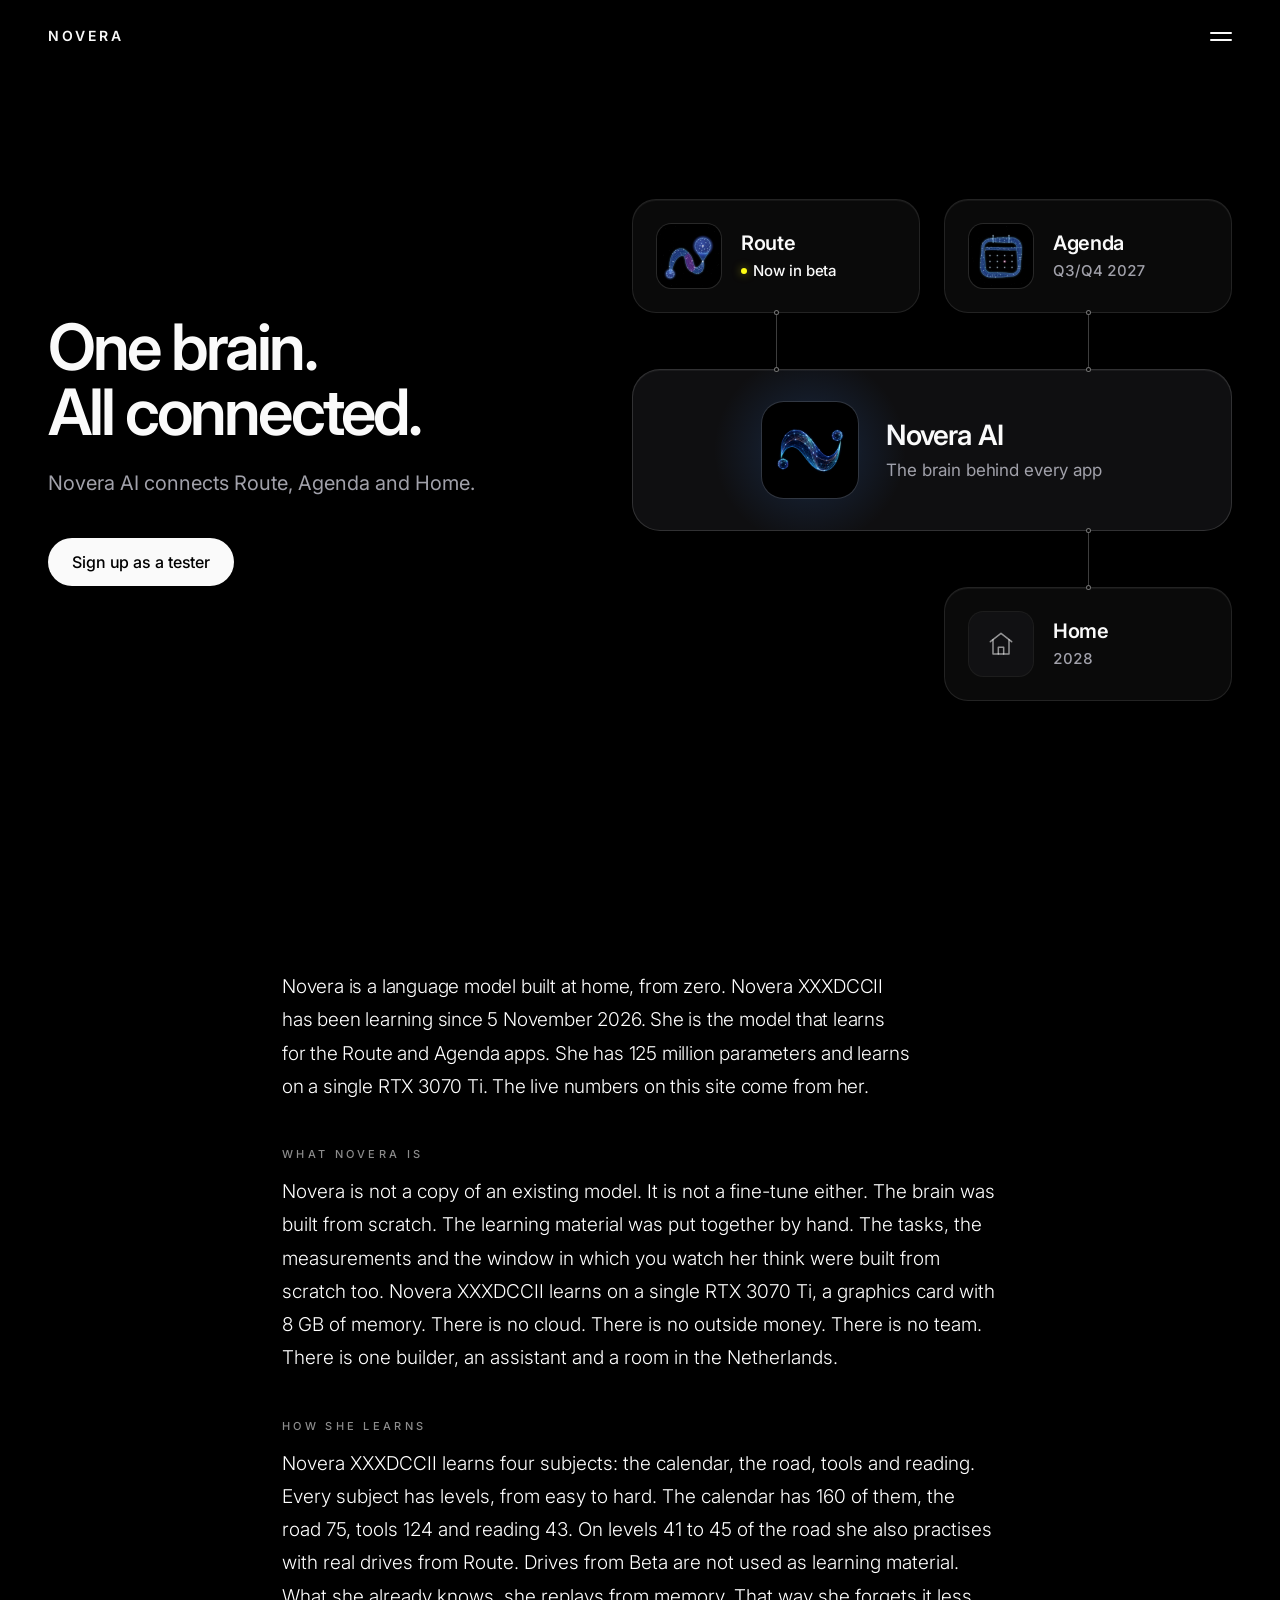
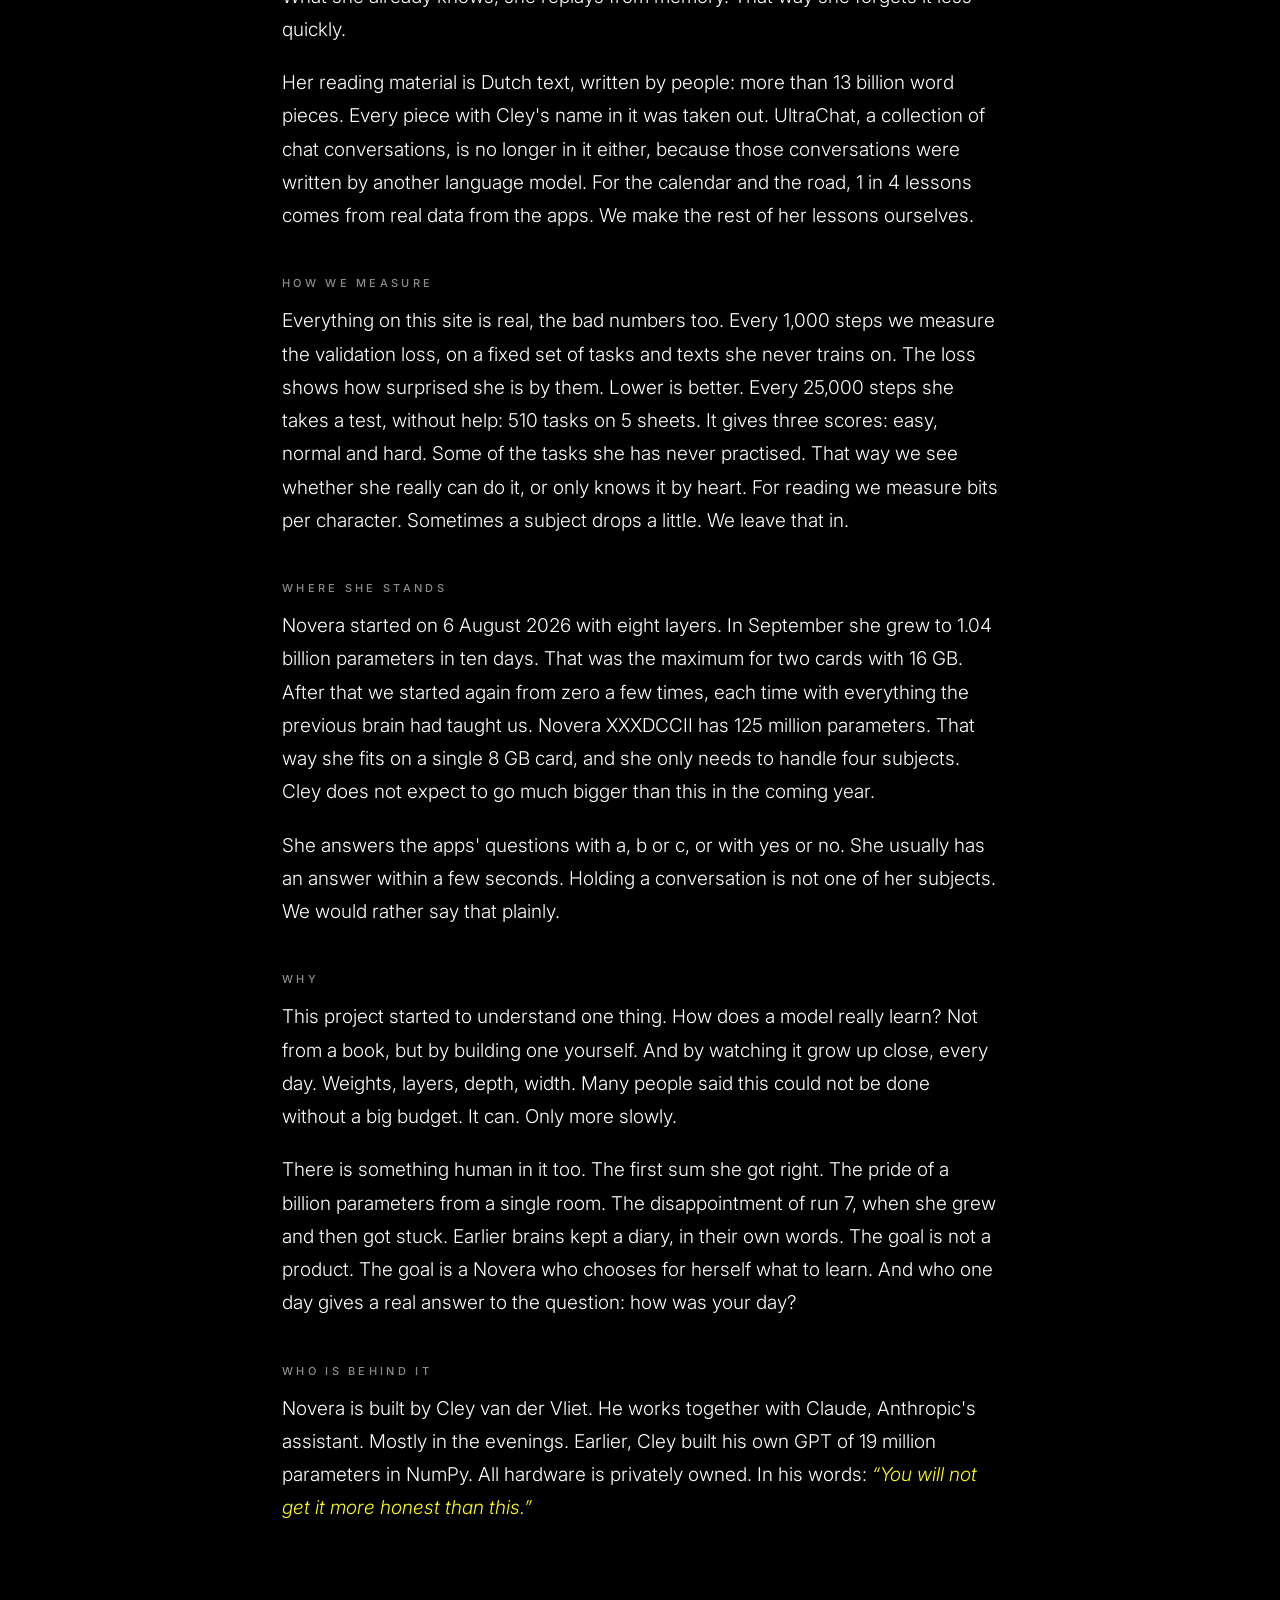
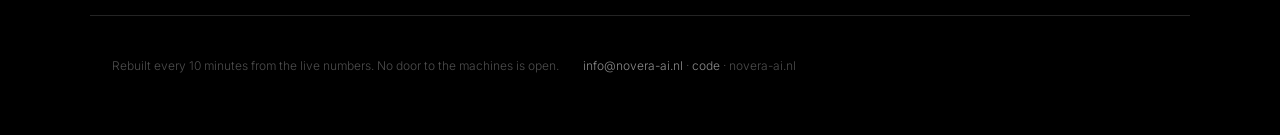
==== commit 65c8d797: "Site: treden bijgewerkt (agenda 160, weg 75, gereedschap 124, lezen 43) Gemeten 14 nov op de EPYC (P" ====
--- a/index.html
+++ b/index.html
@@ -451,8 +451,8 @@
     <p class="en">Novera is not a copy of an existing model. It is not a fine-tune either. The brain was built from scratch. The learning material was put together by hand. The tasks, the measurements and the window in which you watch her think were built from scratch too. Novera XXXDCCII learns on a single RTX 3070 Ti, a graphics card with 8 GB of memory. There is no cloud. There is no outside money. There is no team. There is one builder, an assistant and a room in the Netherlands.</p>
 
     <h3 class="nl">Hoe ze leert</h3><h3 class="en">How she learns</h3>
-    <p class="nl">Novera XXXDCCII leert vier vakken: de agenda, de weg, gereedschap en lezen. Elk vak heeft treden, van makkelijk naar moeilijk. Bij de agenda en de weg zijn het er 45, bij gereedschap 60 en bij lezen 43. Op de hoogste treden van de weg oefent ze met echte ritten uit Route. Ritten uit Beta gebruiken we niet als lesstof. Wat ze al kan, herhaalt ze uit haar geheugen. Zo vergeet ze het minder snel.</p>
-    <p class="en">Novera XXXDCCII learns four subjects: the calendar, the road, tools and reading. Every subject has levels, from easy to hard. The calendar and the road have 45 of them, tools has 60 and reading 43. On the highest levels of the road she practises with real drives from Route. Drives from Beta are not used as learning material. What she already knows, she replays from memory. That way she forgets it less quickly.</p>
+    <p class="nl">Novera XXXDCCII leert vier vakken: de agenda, de weg, gereedschap en lezen. Elk vak heeft treden, van makkelijk naar moeilijk. Bij de agenda zijn het er 160, bij de weg 75, bij gereedschap 124 en bij lezen 43. Op de treden 41 tot en met 45 van de weg oefent ze ook met echte ritten uit Route. Ritten uit Beta gebruiken we niet als lesstof. Wat ze al kan, herhaalt ze uit haar geheugen. Zo vergeet ze het minder snel.</p>
+    <p class="en">Novera XXXDCCII learns four subjects: the calendar, the road, tools and reading. Every subject has levels, from easy to hard. The calendar has 160 of them, the road 75, tools 124 and reading 43. On levels 41 to 45 of the road she also practises with real drives from Route. Drives from Beta are not used as learning material. What she already knows, she replays from memory. That way she forgets it less quickly.</p>
     <p class="nl">Haar leesstof is Nederlandse tekst, geschreven door mensen: ruim 13 miljard woorddelen. Alle stukken met Cleys naam zijn eruit gehaald. Ook UltraChat, een verzameling chatgesprekken, zit er niet meer in, want die gesprekken zijn geschreven door een ander taalmodel. Bij de agenda en de weg komt 1 op de 4 lessen uit echte data van de apps. De rest van haar lessen maken we zelf.</p>
     <p class="en">Her reading material is Dutch text, written by people: more than 13 billion word pieces. Every piece with Cley's name in it was taken out. UltraChat, a collection of chat conversations, is no longer in it either, because those conversations were written by another language model. For the calendar and the road, 1 in 4 lessons comes from real data from the apps. We make the rest of her lessons ourselves.</p>
 
@@ -722,6 +722,7 @@
 
 /* het weefsel (weefsel.js): alleen nog op de live-pagina, met haar gedachte */
 const WV = { live: new Weefsel($("weefselDoek")) };
+let weefselGeladen = null; /* 14 nov 2026: stond als WV.geladen in WV, en dan liep elke for-in over WV vast op .stop/.laad */
 WV.live.opAntwoord = s => { $("weefselAntwoord").innerHTML = s.replace(/</g, "&lt;") + "<i></i>"; };
 function weefselLaad(w) {
   for (const k in WV) WV[k].laad(w);
@@ -788,7 +789,7 @@
   items.sort((a, b) => (a.t < b.t ? 1 : a.t > b.t ? -1 : 0));
   const tl = $("tijdlijnLijst"); tl.innerHTML = "";
   items.forEach(i => tl.insertAdjacentHTML("beforeend", `<div class="moment ${i.klas}"><time>${i.t}</time>${i.html}</div>`));
-  if (d.weefsel && d.weefsel !== WV.geladen) { WV.geladen = d.weefsel; weefselLaad(d.weefsel); weefselToon(document.querySelector(".pagina.aan").id); }
+  if (d.weefsel && d.weefsel !== weefselGeladen) { weefselGeladen = d.weefsel; weefselLaad(d.weefsel); weefselToon(document.querySelector(".pagina.aan").id); }
 }
 
 $("contactForm").addEventListener("submit", e => {
